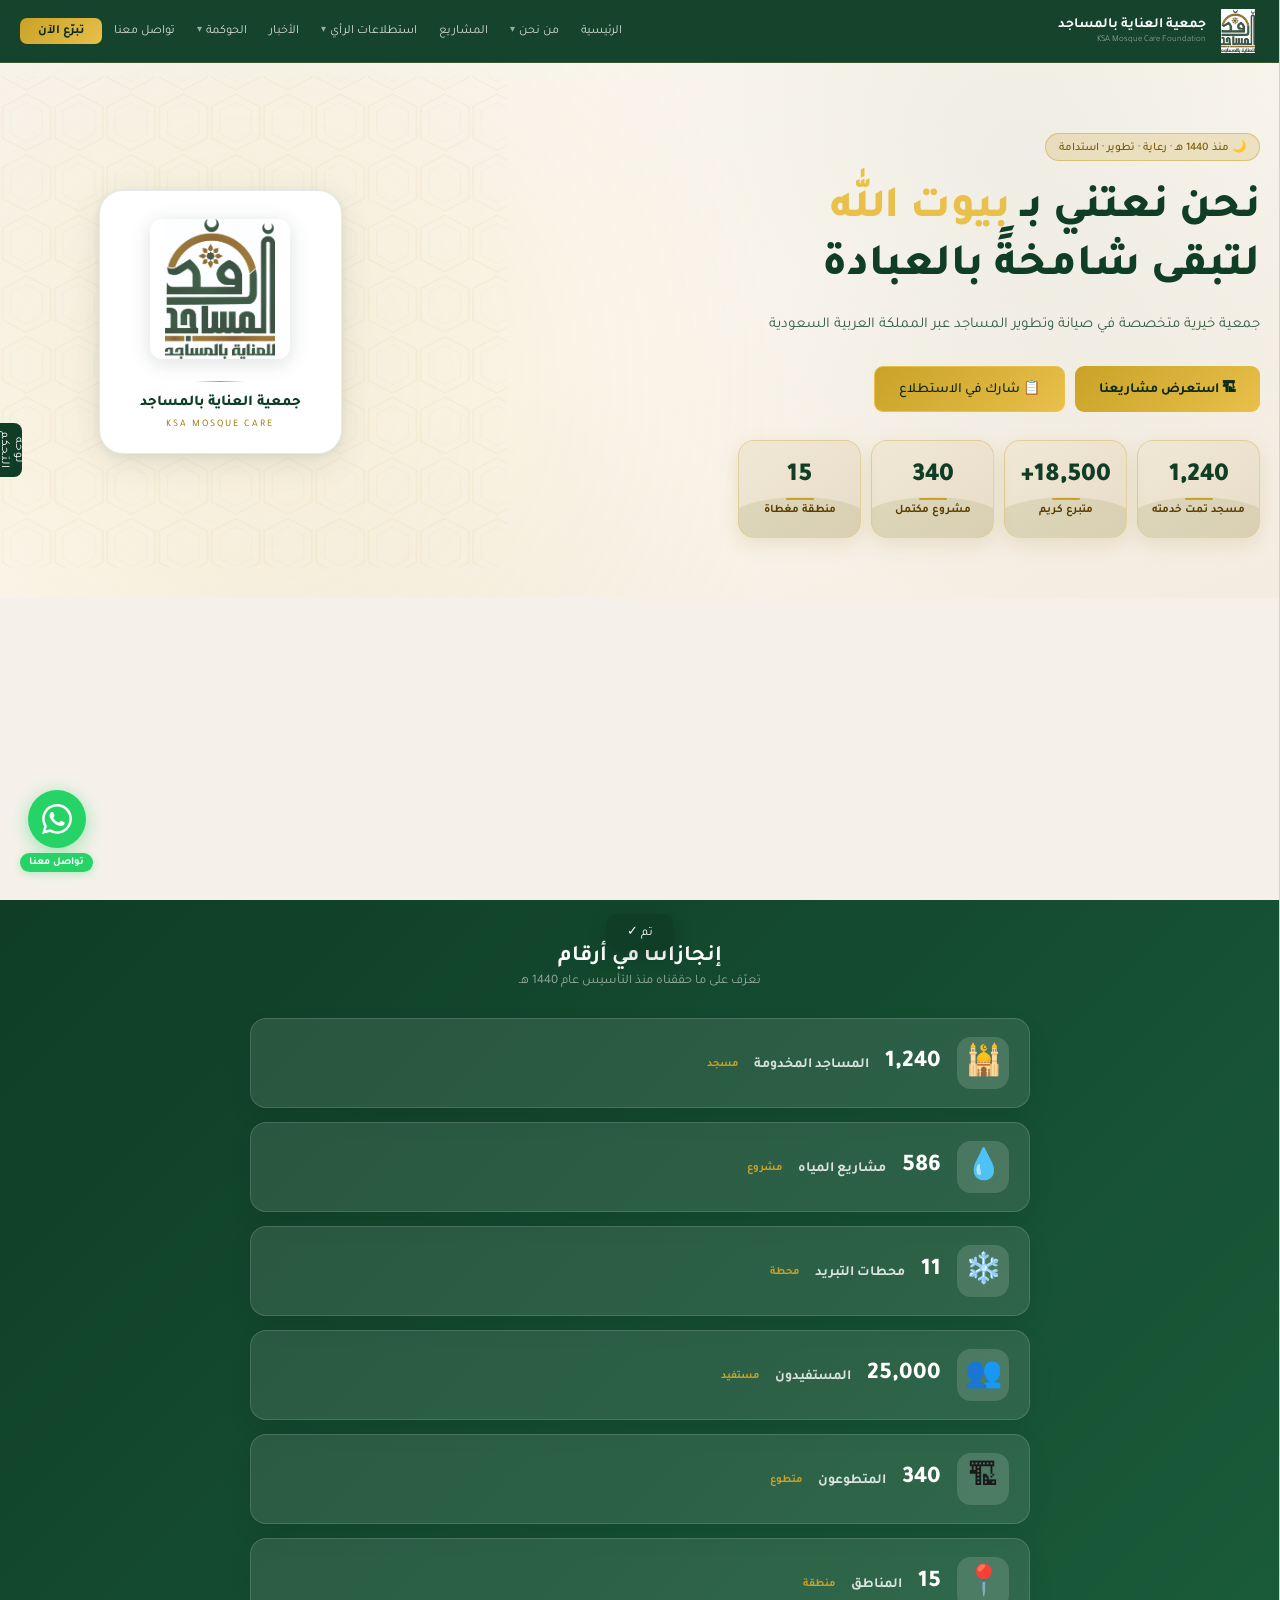
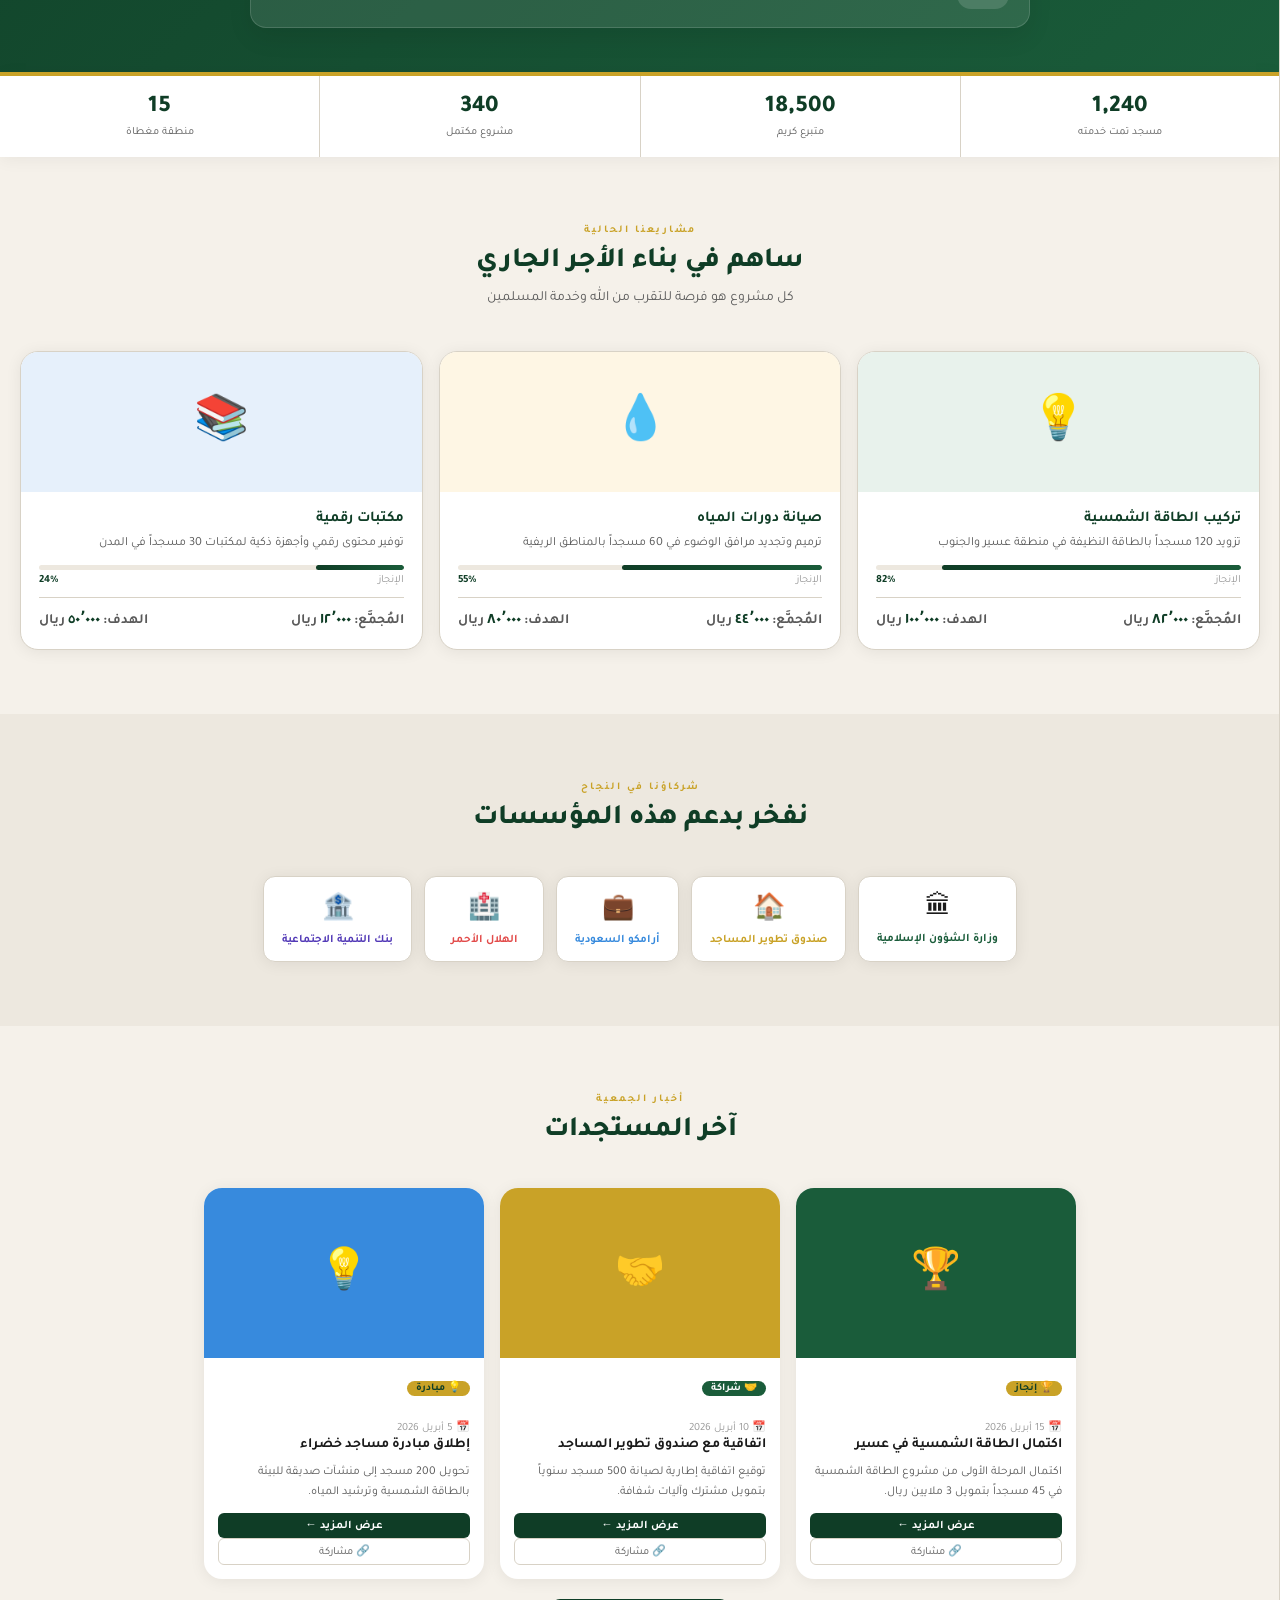
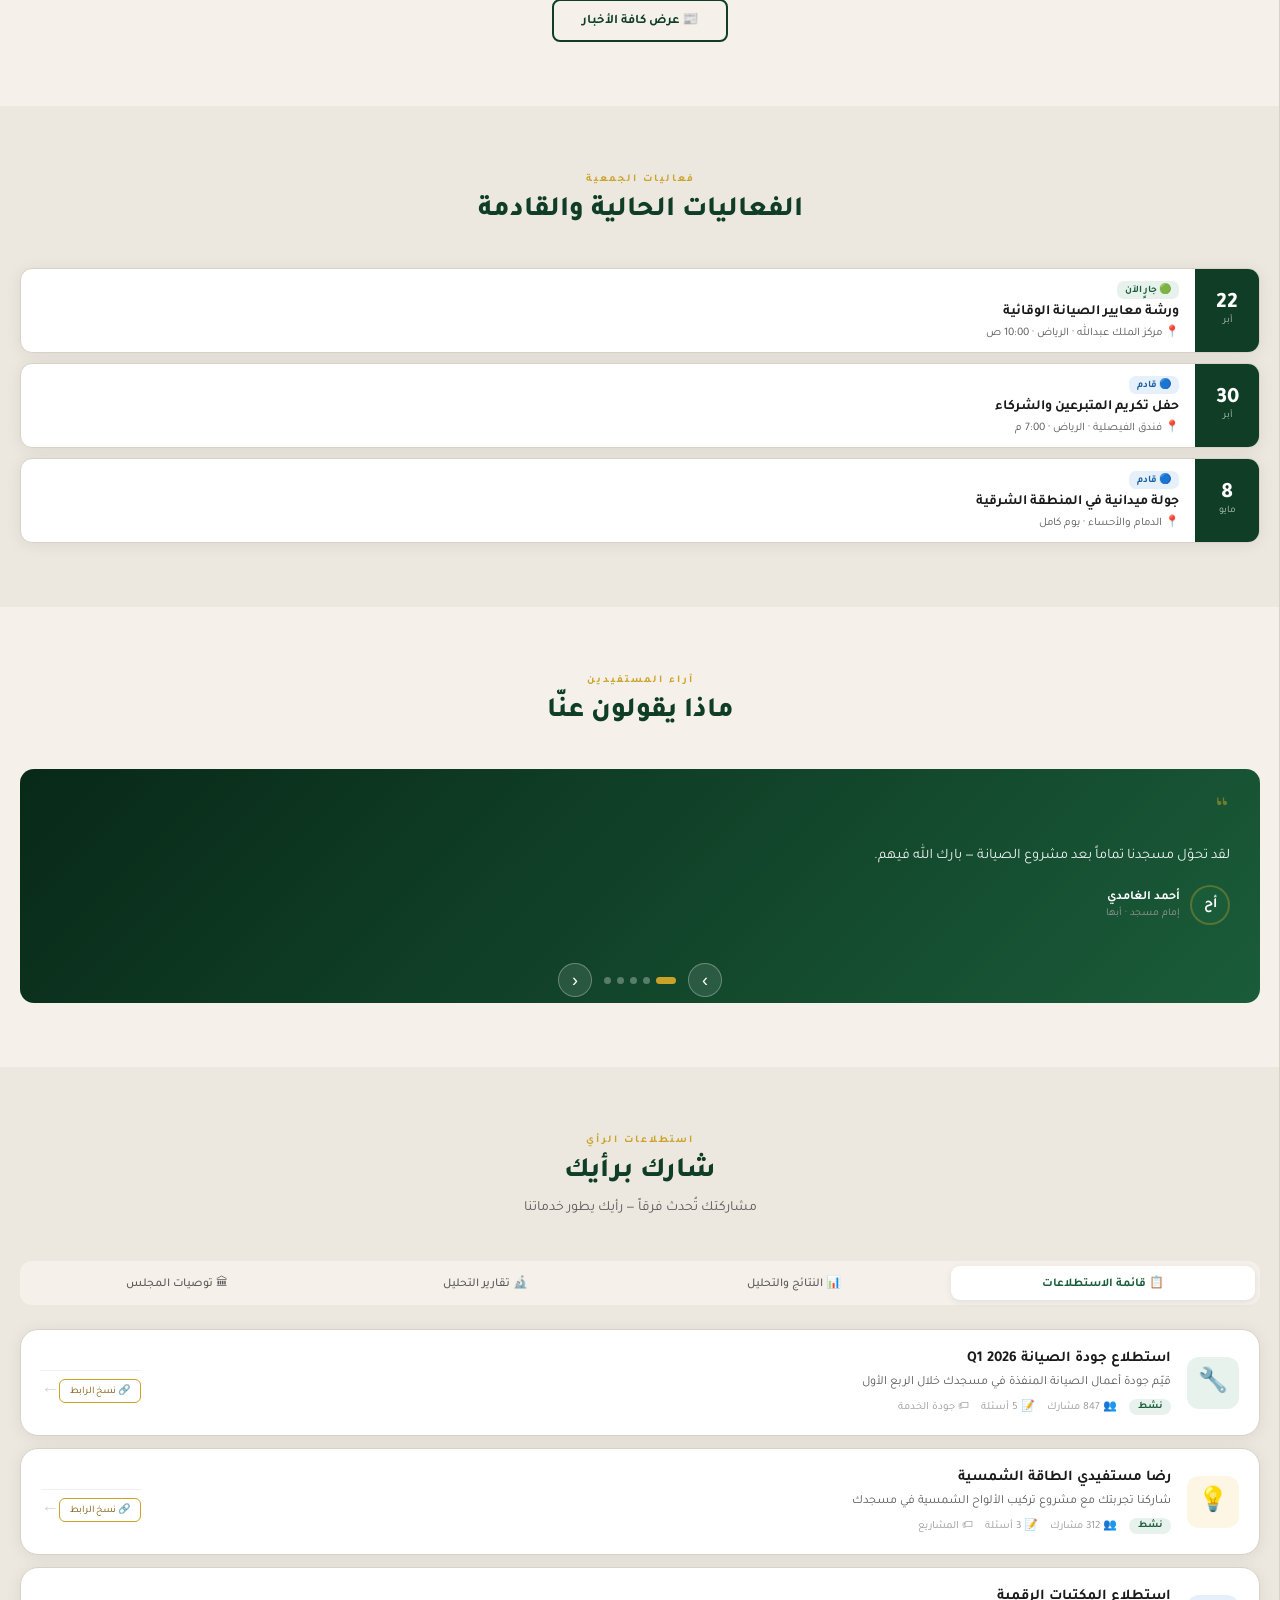
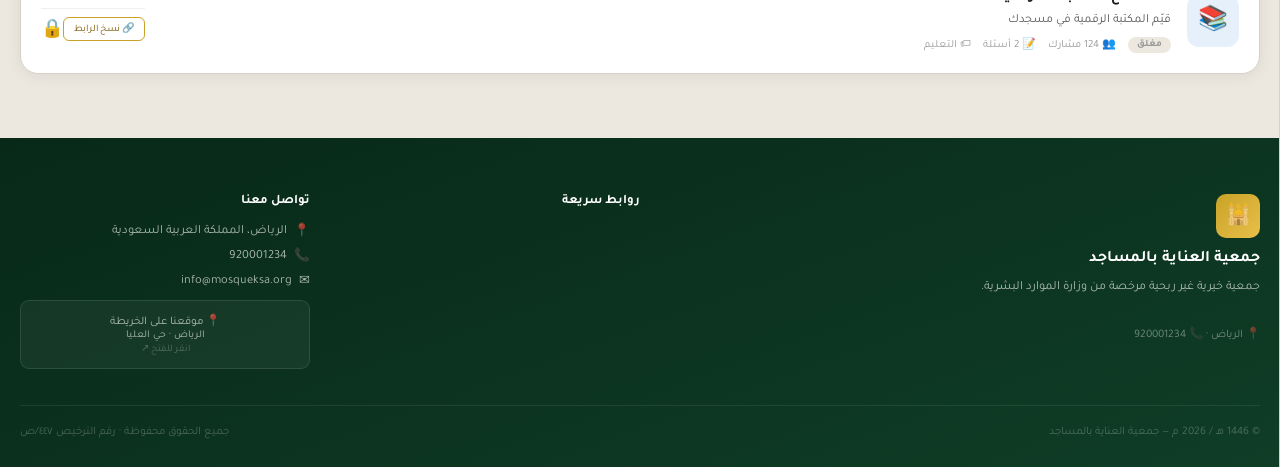
==== index.html @ 9b492945 "Add cache busting for functional fixes Co-authored-by: x11q55-wq <x11q55-wq@users.noreply.github.com" ====
<!DOCTYPE html>
<html lang="ar" dir="rtl">
<head>
<meta charset="UTF-8">
<meta name="viewport" content="width=device-width, initial-scale=1.0">
<title>جمعية العناية بالمساجد — KSA Mosque Care Foundation</title>

<!-- ══ Favicon ══ -->
<link rel="icon" type="image/svg+xml" href="data:image/svg+xml,<svg xmlns='http://www.w3.org/2000/svg' viewBox='0 0 100 100'><rect width='100' height='100' rx='20' fill='%230f3d26'/><text y='.9em' font-size='70' x='50%' text-anchor='middle'>🕌</text></svg>">
<link rel="apple-touch-icon" href="data:image/svg+xml,<svg xmlns='http://www.w3.org/2000/svg' viewBox='0 0 100 100'><rect width='100' height='100' rx='20' fill='%230f3d26'/><text y='.9em' font-size='70' x='50%' text-anchor='middle'>🕌</text></svg>">

<!-- ══ Open Graph (واتساب / تويتر / فيسبوك) ══ -->
<meta property="og:type"        content="website">
<meta property="og:site_name"   content="جمعية العناية بالمساجد">
<meta property="og:title"       content="جمعية العناية بالمساجد — KSA Mosque Care Foundation">
<meta property="og:description" content="جمعية خيرية متخصصة في صيانة وتطوير المساجد عبر المملكة العربية السعودية — منذ 1440 هـ">
<meta property="og:image"       content="https://mnassat.com/mosque/og-image.jpg">
<meta property="og:image:width"  content="1200">
<meta property="og:image:height" content="630">
<meta property="og:url"         content="https://mnassat.com/mosque/">
<meta property="og:locale"      content="ar_SA">

<!-- ══ Twitter Card ══ -->
<meta name="twitter:card"        content="summary_large_image">
<meta name="twitter:title"       content="جمعية العناية بالمساجد">
<meta name="twitter:description" content="جمعية خيرية متخصصة في صيانة وتطوير المساجد عبر المملكة العربية السعودية">
<meta name="twitter:image"       content="https://mnassat.com/mosque/og-image.jpg">

<!-- ══ WhatsApp specific ══ -->
<meta name="description" content="جمعية خيرية متخصصة في صيانة وتطوير المساجد عبر المملكة العربية السعودية — منذ 1440 هـ">

<link href="https://fonts.googleapis.com/css2?family=Tajawal:wght@300;400;500;700;800&display=swap" rel="stylesheet">
<link rel="stylesheet" href="style.css?v=20260522-1410-886111d">
<!-- تحديد صفحات الإدارة فوراً قبل أي render لمنع وميض شاشة الصيانة -->
<script>if(window.location.pathname.indexOf('/admin')!==-1){document.documentElement.classList.add('admin-path');}</script>
</head>
<body>

<div class="toast" id="T">تم ✓</div>

<!-- ══════════ MAIN SHELL ══════════ -->
<div class="shell">

<!-- ══ CMS PANEL ══ -->
<div class="cms-panel" id="cms-panel">
<script>
/* دوال Cookie */
function getCookie(name){var v='; '+document.cookie;var p=v.split('; '+name+'=');if(p.length===2)return p.pop().split(';').shift();return null;}
function setCookie(name,val){var exp=new Date();exp.setTime(exp.getTime()+7*86400000);document.cookie=name+'='+val+';expires='+exp.toUTCString()+';path=/mosque/';}
/* تطبيق حالة اللوحة فوراً من Cookie */
(function(){
  var el=document.getElementById('cms-panel');
  var btn=document.getElementById('cms-toggle');
  var isOpen=getCookie('cms_open')==='1';
  if(el) el.style.transition='none';
  if(isOpen){
    if(el){el.classList.remove('collapsed');el.style.width='';}
    if(btn){btn.classList.remove('collapsed');btn.style.left=(window.innerWidth<=1100?'280':'320')+'px';}
  } else {
    if(el){el.classList.add('collapsed');el.style.width='0';}
    if(btn){btn.classList.add('collapsed');btn.style.left='0px';}
  }
  requestAnimationFrame(function(){if(el)el.style.transition='';});
})();
</script>
  <div class="cms-hd">
    <div class="cms-hd-title">⚙ لوحة التحكم</div>
    <button class="cms-save-all" onclick="saveState(true)">💾 حفظ</button><button style="background:rgba(255,255,255,.15);color:#fff;border:none;border-radius:6px;padding:5px 10px;cursor:pointer;font-size:13px;font-family:Tajawal,sans-serif;margin-right:6px;" onclick="sessionStorage.setItem('cms_open','1');sessionStorage.setItem('cms_tab',sessionStorage.getItem('cms_tab')||'global');location.reload()">🔄 تحديث</button>
  </div>
  <div style="display:flex;flex:1;overflow:hidden;">
    <div class="cms-tabs" id="cms-tabs">
      <button class="cms-tab on"  onclick="G('global')">🌐 عام</button>
      <button class="cms-tab" onclick="G('navbar')">🔝 القوائم</button>
      <button class="cms-tab" onclick="G('hero')">🏠 هيرو</button>
      <button class="cms-tab" onclick="G('achiev')">📊 إنجازات</button>
      <button class="cms-tab" onclick="G('stats')">🔢 أرقام</button>
      <button class="cms-tab" onclick="G('projects')">🏗 مشاريع</button>
      <button class="cms-tab" onclick="G('partners')">🤝 شركاء</button>
      <button class="cms-tab" onclick="G('news')">📰 أخبار</button>
      <button class="cms-tab" onclick="G('events')">📅 فعاليات</button>
      <button class="cms-tab" onclick="G('testimonials')">💬 آراء</button>
      <button class="cms-tab" onclick="G('surveys')">📋 استطلاعات</button>
      <button class="cms-tab" onclick="G('footer')">📍 فوتر</button>
      <button class="cms-tab" onclick="G('sections')">☰ أقسام</button>
      <button class="cms-tab" onclick="G('regforms')">📋 نماذج</button>
      <button class="cms-tab" onclick="G('users')" data-tab="users">👥 المستخدمون</button>
      <button class="cms-tab" onclick="G('maintenance')" data-tab="maintenance">🔒 الصيانة</button>
    </div>
    <div class="cms-body" id="CB"></div>
  </div>
</div>

<!-- TOGGLE -->
<button class="cms-toggle" id="cms-toggle" onclick="toggleCMS()">لوحة<br>التحكم</button>

<!-- ══ SITE PANEL ══ -->
<div class="site-panel" id="site-panel">

  <!-- NAVBAR -->
  <nav class="navbar" id="p-nav">
    <div class="nav-inner">
      <div class="nav-logo" onclick="scrollSec('home')">
        <img src="assets/logo.jpg" alt="شعار" id="p-nav-icon" style="height:44px;width:44px;object-fit:contain;border-radius:6px;">
        <div>
          <div class="nav-logo-name" id="p-org-name">جمعية العناية بالمساجد</div>
          <div class="nav-logo-sub" id="p-org-sub">KSA Mosque Care Foundation</div>
        </div>
      </div>
      <div class="nav-links" id="p-nav-links"></div>
      <button class="mob-nav-btn" id="mob-nav-btn" onclick="openMobNav()" style="display:none">☰</button>
    </div>
  </nav>

  <!-- HERO -->
  <section id="home" class="hero" id="p-hero">
    <div class="hero::before"></div>
    <div class="hero-inner">
      <div class="hero-text-col">
        <div class="hero-badge" id="p-badge">🌙 منذ 1440 هـ · رعاية · تطوير · استدامة</div>
                <h1 class="hero-title" id="p-h1">نحن نعتني بـ <em id="p-em">بيوت الله</em><br>لتبقى شامخةً بالعبادة</h1>
                <p class="hero-sub" id="p-sub">جمعية خيرية متخصصة في صيانة وتطوير المساجد عبر المملكة العربية السعودية</p>
                <div class="hero-btns">
                  <button class="btn-primary" id="p-btn1" onclick="scrollSec('projects')">🏗 استعرض مشاريعنا</button>
                  <button class="btn-outline" id="p-btn2" onclick="scrollSec('surveys-sec')">📋 شارك في الاستطلاع</button>
                </div>
                <div class="hero-stats" id="p-hero-stats"></div>
      </div>
      <div class="hero-logo-col">
        <div class="hero-logo-wrap" style="display:flex;justify-content:center;margin-bottom:28px;position:relative;">
        <svg viewBox="0 0 520 440" width="560" height="460" style="position:absolute;top:50%;left:50%;transform:translate(-50%,-50%);pointer-events:none;overflow:visible;">
  <defs>
    <pattern id="hexOnly" x="0" y="0" width="50" height="58" patternUnits="userSpaceOnUse">
      <polygon points="25,2 48,14 48,44 25,56 2,44 2,14"
        fill="none" stroke="rgba(160,120,0,0.11)" stroke-width="0.7"/>
      <polygon points="25,10 40,18 40,40 25,48 10,40 10,18"
        fill="none" stroke="rgba(15,61,38,0.06)" stroke-width="0.45"/>
    </pattern>
  </defs>
  <!-- مسدسات مائية متحركة ببطء -->
  <g style="animation:hexDrift 35s ease-in-out infinite alternate;">
    <rect x="-15" y="-15" width="550" height="470" fill="url(#hexOnly)"/>
  </g>
</svg>
        <div style="position:relative;z-index:2;background:#ffffff;border:1px solid rgba(15,61,38,0.1);border-radius:24px;padding:28px 40px 22px;text-align:center;box-shadow:0 8px 32px rgba(15,61,38,0.1),0 2px 8px rgba(0,0,0,0.06);min-width:240px;">
          <div style="position:relative;display:inline-block;margin-bottom:14px;">
            <div style="display:none;"></div>
            <img src="assets/logo.jpg" alt="شعار جمعية العناية بالمساجد" style="position:relative;width:140px;height:140px;object-fit:contain;display:block;border-radius:12px;box-shadow:0 4px 20px rgba(15,61,38,0.15);">
          </div>
          <div style="width:50px;height:1.5px;background:linear-gradient(90deg,transparent,#c9a227,transparent);margin:0 auto 10px;"></div>
          <div style="font-size:15px;font-weight:800;color:#0f3d26;line-height:1.5;margin-bottom:4px;">جمعية العناية بالمساجد</div>
          <div style="font-size:10px;color:#9a7400;letter-spacing:2px;">KSA MOSQUE CARE</div>
        </div>
      </div>
      </div>
    </div>
          </div>
  </section>

  <!-- ACHIEV -->
  <section id="p-achiev-sec" class="achiev">
    <div class="achiev-inner">
      <div class="achiev-hd">
        <div class="achiev-title" id="p-ach-title">إنجازاتنا في أرقام</div>
        <div class="achiev-sub" id="p-ach-sub">تعرّف على ما حققناه منذ التأسيس عام 1440 هـ</div>
      </div>
      <div class="achiev-grid" id="p-achiev-grid"></div>
    </div>
  </section>

  <!-- STATS -->
  <div id="p-stats-sec" class="stats-bar">
    <div class="stats-inner" id="p-stats-inner"></div>
  </div>

  <!-- PROJECTS -->
  <section id="projects" class="section" id="p-prj-sec">
    <div class="section-inner">
      <div class="section-hd">
        <div class="section-tag" id="p-prj-tag">مشاريعنا الحالية</div>
        <div class="section-title" id="p-prj-title">ساهم في بناء الأجر الجاري</div>
        <div class="section-sub">كل مشروع هو فرصة للتقرب من الله وخدمة المسلمين</div>
      </div>
      <div class="proj-flex" id="p-prj-grid"></div>
    </div>
  </section>

  <!-- PARTNERS -->
  <section class="section bg-alt" id="p-par-sec">
    <div class="section-inner">
      <div class="section-hd">
        <div class="section-tag" id="p-par-tag">شركاؤنا في النجاح</div>
        <div class="section-title" id="p-par-title">نفخر بدعم هذه المؤسسات</div>
      </div>
      <div class="partners-flex" id="p-par-grid"></div>
    </div>
  </section>

  <!-- NEWS -->
  <section id="news" class="section" id="p-nws-sec">
    <div class="section-inner">
      <div class="section-hd">
        <div class="section-tag" id="p-nws-tag">أخبار الجمعية</div>
        <div class="section-title" id="p-nws-title">آخر المستجدات</div>
      </div>
      <div class="news-grid-4" id="p-nws-grid"></div>
    <div class="news-show-all-wrap">
      <button class="news-show-all-btn" onclick="openAllNews()">📰 عرض كافة الأخبار</button>
    </div>
    </div>
  </section>

  <!-- EVENTS -->
  <section class="section bg-alt" id="p-evn-sec">
    <div class="section-inner">
      <div class="section-hd">
        <div class="section-tag" id="p-evn-tag">فعاليات الجمعية</div>
        <div class="section-title" id="p-evn-title">الفعاليات الحالية والقادمة</div>
      </div>
      <div class="events-list" id="p-evn-list"></div>
    </div>
  </section>

  <!-- TESTIMONIALS -->
  <section class="section" id="p-tst-sec">
    <div class="section-inner">
      <div class="section-hd">
        <div class="section-tag" id="p-tst-tag">آراء المستفيدين</div>
        <div class="section-title" id="p-tst-title">ماذا يقولون عنّا</div>
      </div>
    </div>
    <div class="tst-outer">
      <div class="tst-slider-wrap" id="p-tst-track"></div>
      <div class="tst-nav">
        <button class="tst-nav-btn" onclick="tstSlide(-1)">&#8250;</button>
        <div class="tst-dots" id="p-tst-dots"></div>
        <button class="tst-nav-btn" onclick="tstSlide(1)">&#8249;</button>
      </div>
    </div>
  </section>

  <!-- SURVEYS -->
  <section id="surveys-sec" class="section bg-alt" id="p-sv-sec">
    <div class="section-inner">
      <div class="section-hd">
        <div class="section-tag">استطلاعات الرأي</div>
        <div class="section-title">شارك برأيك</div>
        <div class="section-sub">مشاركتك تُحدث فرقاً — رأيك يطور خدماتنا</div>
      </div>
      <div class="survey-tabs">
        <button class="survey-tab on" onclick="showSvTab('list',this)">📋 قائمة الاستطلاعات</button>
        <button class="survey-tab" onclick="showSvTab('results',this)">📊 النتائج والتحليل</button>
        <button class="survey-tab" onclick="showSvTab('analysis',this)">🔬 تقارير التحليل</button>
        <button class="survey-tab" onclick="showSvTab('board',this)">🏛 توصيات المجلس</button>
      </div>
      <div id="sv-tab-list"></div>
      <div id="sv-tab-results" style="display:none"></div>
      <div id="sv-tab-analysis" style="display:none"></div>
      <div id="sv-tab-board" style="display:none"></div>
    </div>
  </section>

  <!-- FOOTER -->
  <footer class="footer" id="p-ft-sec">
    <div class="footer-grid">
      <div>
        <div class="ft-brand-icon">🕌</div>
        <div class="ft-brand-name" id="p-ft-org">جمعية العناية بالمساجد</div>
        <div class="ft-about" id="p-ft-about">جمعية خيرية غير ربحية مرخصة من وزارة الموارد البشرية.</div>
        <div class="ft-socials" id="p-socials"></div>
        <div style="margin-top:12px;font-size:11.5px;color:rgba(255,255,255,.4);">
          📍 <span id="p-ft-addr">الرياض</span> · 📞 <span id="p-ft-phone">920001234</span>
        </div>
      </div>
      <div>
        <div class="ft-col-title">روابط سريعة</div>
        <div id="p-ft-links"></div>
      </div>
      <div>
        <div class="ft-col-title">تواصل معنا</div>
        <div class="ft-contact">📍 <span id="p-ft-addr2">الرياض، المملكة العربية السعودية</span></div>
        <div class="ft-contact">📞 <span id="p-ft-phone2">920001234</span></div>
        <div class="ft-contact">✉ <span id="p-ft-email">info@mosqueksa.org</span></div>
        <div class="ft-map" id="p-ft-map" onclick="window.open(S.footer.mapUrl,'_blank')">
          📍 موقعنا على الخريطة<br>
          <span id="p-ft-map-lbl" style="font-size:10.5px;">الرياض · حي العليا</span><br>
          <span style="font-size:10px;color:rgba(255,255,255,.25);">انقر للفتح ↗</span>
        </div>
      </div>
    </div>
    <div class="footer-bottom">
      <span>© 1446 هـ / 2026 م — جمعية العناية بالمساجد</span>
      <span>جميع الحقوق محفوظة · رقم الترخيص ٤٤٧/ص</span>
    </div>
  </footer>

</div><!-- /site-panel -->
</div><!-- /shell -->
<div class="custom-page-overlay" id="custom-page-overlay">
  <div class="custom-page-hdr">
    <button onclick="closeCustomPage()" style="background:rgba(255,255,255,.15);border:none;color:#fff;border-radius:7px;padding:6px 14px;cursor:pointer;font-size:13px;font-family:inherit;">← رجوع</button>
    <span id="custom-page-hdr-title" style="font-size:16px;font-weight:700;"></span>
  </div>
  <div class="custom-page-body" id="custom-page-body"></div>
</div>
<div class="cms-standalone" id="cms-standalone">
  <div class="adm-header">
    <div class="adm-logo"><div class="adm-logo-icon">🕌</div><div><div class="adm-logo-text"><span id="cms-user-name"></span> لوحة التحكم</div><div class="adm-logo-sub">جمعية العناية بالمساجد</div></div></div>
    <div class="adm-header-spacer"></div>
    <span class="adm-badge" id="adm-cur-section">الرئيسية</span>
    <button class="adm-header-btn adm-save-btn" onclick="saveState(true)">💾 حفظ</button>
    <button class="adm-header-btn adm-close-btn" onclick="closeCMSStandalone()">✕ خروج</button>
  </div>
  <div class="adm-body">
    <div class="adm-sidebar" id="cms-st-sidebar"></div>
    <div class="adm-content" id="cms-st-content"></div>
  </div>
</div>


<!-- ══ صفحة نماذج التسجيل ══ -->
<div class="reg-form-page" id="reg-form-page">
  <div class="reg-form-header">
    <button onclick="closeRegPage()" style="background:rgba(255,255,255,.15);border:none;color:#fff;border-radius:7px;padding:6px 14px;cursor:pointer;font-size:13px;font-family:inherit;">← رجوع</button>
    <span id="reg-page-title" style="font-size:16px;font-weight:700;">📋 نماذج التسجيل</span>
  </div>
  <div id="reg-page-body"></div>
</div>

<!-- ══ صفحة كافة الأخبار ══ -->
<div class="all-news-page" id="all-news-page">
  <div class="all-news-header">
    <button onclick="closeAllNews()" style="background:rgba(255,255,255,.15);border:none;color:#fff;border-radius:7px;padding:6px 14px;cursor:pointer;font-size:13px;font-family:inherit;">← رجوع</button>
    <span style="font-size:16px;font-weight:700;">📰 كافة الأخبار</span>
  </div>
  <div class="all-news-grid" id="all-news-grid"></div>
</div>

<!-- ══ صفحة تفاصيل الخبر ══ -->
<div class="news-detail-page" id="news-detail-page">
  <div class="news-detail-header">
    <button onclick="closeNewsDetail()" style="background:rgba(255,255,255,.15);border:none;color:#fff;border-radius:7px;padding:6px 14px;cursor:pointer;font-size:13px;font-family:inherit;">← رجوع</button>
    <span style="font-size:15px;font-weight:700;">تفاصيل الخبر</span>
  </div>
  <div class="news-detail-inner" id="news-detail-inner"></div>
</div>

<!-- ══ أيقونة واتساب العائمة ══ -->
<div class="wa-float" id="wa-float" onclick="openWhatsApp()">
  <div class="wa-btn">
    <svg viewBox="0 0 24 24" width="30" height="30" fill="white">
      <path d="M17.472 14.382c-.297-.149-1.758-.867-2.03-.967-.273-.099-.471-.148-.67.15-.197.297-.767.966-.94 1.164-.173.199-.347.223-.644.075-.297-.15-1.255-.463-2.39-1.475-.883-.788-1.48-1.761-1.653-2.059-.173-.297-.018-.458.13-.606.134-.133.298-.347.446-.52.149-.174.198-.298.298-.497.099-.198.05-.371-.025-.52-.075-.149-.669-1.612-.916-2.207-.242-.579-.487-.5-.669-.51-.173-.008-.371-.01-.57-.01-.198 0-.52.074-.792.372-.272.297-1.04 1.016-1.04 2.479 0 1.462 1.065 2.875 1.213 3.074.149.198 2.096 3.2 5.077 4.487.709.306 1.262.489 1.694.625.712.227 1.36.195 1.871.118.571-.085 1.758-.719 2.006-1.413.248-.694.248-1.289.173-1.413-.074-.124-.272-.198-.57-.347m-5.421 7.403h-.004a9.87 9.87 0 01-5.031-1.378l-.361-.214-3.741.982.998-3.648-.235-.374a9.86 9.86 0 01-1.51-5.26c.001-5.45 4.436-9.884 9.888-9.884 2.64 0 5.122 1.03 6.988 2.898a9.825 9.825 0 012.893 6.994c-.003 5.45-4.437 9.884-9.885 9.884m8.413-18.297A11.815 11.815 0 0012.05 0C5.495 0 .16 5.335.157 11.892c0 2.096.547 4.142 1.588 5.945L.057 24l6.305-1.654a11.882 11.882 0 005.683 1.448h.005c6.554 0 11.89-5.335 11.893-11.893a11.821 11.821 0 00-3.48-8.413z"/>
    </svg>
  </div>
  <div class="wa-label" id="wa-label">تواصل معنا</div>
</div>

<!-- ══ MODAL ══ -->
<div class="modal-ov" id="modal-ov" onclick="closeModal(event)">
  <div class="modal">
    <div class="modal-hd">
      <button class="modal-close" onclick="closeModal()">✕</button>
      <div class="modal-tag" id="m-tag"></div>
      <div class="modal-title" id="m-title"></div>
      <div class="modal-desc" id="m-desc"></div>
    </div>
    <div class="modal-body" id="m-body"></div>
  </div>
</div>

<script src="data.js?v=20260522-1410-886111d"></script>
<script src="app.js?v=20260522-1410-886111d"></script>

<input type="file" id="cp-pdf-input" accept="application/pdf" multiple style="display:none" onchange="cpHandlePdfs(this)">
<input type="file" id="cp-img-input" accept="image/*" multiple style="display:none" onchange="cpHandleImgs(this)">
<div class="mob-nav-overlay" id="mob-overlay" onclick="closeMobNav()"></div>
<div class="mob-nav-drawer" id="mob-drawer">
  <div class="mob-nav-header">
    <span style="color:#fff;font-size:14px;font-weight:700">🕌 القائمة</span>
    <button class="mob-nav-close" onclick="closeMobNav()">✕</button>
  </div>
  <div id="mob-nav-items"></div>
</div>

<div id="cp-upload-overlay" style="display:none;position:fixed;bottom:80px;left:50%;transform:translateX(-50%);z-index:9999;background:#fff;border-radius:12px;padding:16px 20px;box-shadow:0 8px 30px rgba(0,0,0,.15);min-width:320px;max-width:480px;border:1px solid #e5e7eb;">
  <div style="font-size:13px;font-weight:700;color:#0f3d26;margin-bottom:10px;">📤 جارٍ رفع الملفات...</div>
  <div id="cp-upload-list"></div>
  <button onclick="document.getElementById('cp-upload-overlay').style.display='none'" style="position:absolute;top:8px;left:12px;background:none;border:none;cursor:pointer;font-size:16px;color:#6b7280;">✕</button>
</div>


<!-- ══ CMS Login Modal ══ -->
<div id="cms-login-overlay" class="hidden">
  <div class="cms-login-box">
    <div class="cms-login-logo">
      <div style="font-size:40px;">🕌</div>
      <div class="org-name">لوحة التحكم</div>
    </div>
    <div class="cms-login-title">تسجيل الدخول</div>
    <div class="cms-login-sub">أدخل بيانات الدخول للوحة التحكم</div>
    <div class="cms-login-error" id="login-error">بيانات الدخول غير صحيحة</div>
    <div class="cms-login-field">
      <label>البريد الإلكتروني</label>
      <input type="email" id="login-email" placeholder="email@example.com" onkeydown="if(event.key==='Enter')document.getElementById('login-pass').focus()">
    </div>
    <div class="cms-login-field">
      <label>كلمة المرور</label>
      <input type="password" id="login-pass" placeholder="••••••••" onkeydown="if(event.key==='Enter')doLogin()">
    </div>
    <button class="cms-login-btn" onclick="doLogin()" id="login-btn">دخول ←</button>
    <div class="cms-login-forgot">
      <a onclick="showForgotPassword()">نسيت كلمة المرور؟</a>
    </div>
  </div>
</div>

<!-- ══ Maintenance Overlay ══ -->
<div id="maintenance-overlay" class="hidden">
  <div class="maint-box">
    <div class="maint-brand-card">
      <img src="assets/logo.jpg" alt="شعار جمعية العناية بالمساجد">
      <div class="maint-brand-text">جمعية العناية بالمساجد</div>
      <div class="maint-brand-sub">KSA MOSQUE CARE</div>
    </div>
    <div class="maint-icon">🔧</div>
    <div class="maint-title">الموقع تحت التطوير</div>
    <div class="maint-msg" id="maint-msg">سنعود قريباً بتحسينات جديدة</div>
    <div class="maint-countdown" id="maint-countdown"></div>
  </div>
</div>
</body>
</html>
---- style.css ----
/* ═══════════════ VARIABLES ═══════════════ */
:root {
  --P:#0f3d26; --PL:#1a5c3a; --PM:#2d7a52; --PD:#082918;
  --A:#c9a227; --AL:#e8c04a; --AD:#8a6c10;
  --W:#fff; --BG:#f5f1ea; --BG2:#ede8df;
  --TX:#1a1a1a; --TXM:#5a5a5a; --TXL:#999;
  --BD:#d8d2c6;
  --SH:0 2px 16px rgba(0,0,0,.07);
  --SHL:0 6px 32px rgba(0,0,0,.12);
  --R:12px; --RL:18px;
}
/* ═══════════════ BASE ═══════════════ */
*{margin:0;padding:0;box-sizing:border-box;}
html{scroll-behavior:smooth;}
body{font-family:'Tajawal',sans-serif;background:var(--BG);color:var(--TX);direction:rtl;overflow-x:hidden;}
::-webkit-scrollbar{width:4px;}
::-webkit-scrollbar-thumb{background:var(--A);border-radius:2px;}

/* ═══════════════ SHELL ═══════════════ */
.shell{display:block;min-height:100vh;position:relative;}
/* شريط المشرف - لا يحجب شيئاً */
#admin-bar{position:relative;z-index:999;}
body.has-admin-bar .shell{height:calc(100vh - 36px);}
body.has-admin-bar .cms-panel{top:36px !important;}
body.has-admin-bar .cms-toggle{top:calc(50% + 18px);}
/* SITE PANEL */
.site-panel{width:100%;min-height:100vh;overflow-x:hidden;position:relative;}
/* CMS PANEL */
.cms-panel{
  width:0;
  position:absolute;right:0;top:0;bottom:0;
  z-index:800;
  background:var(--W);
  border-left:.5px solid var(--BD);
  display:flex;flex-direction:column;
  overflow:hidden;
  transition:width .3s;
  box-shadow:none;
}
.cms-panel.open{
  width:420px;
  box-shadow:-4px 0 20px rgba(0,0,0,.12);
}
.cms-panel.collapsed{width:0;overflow:hidden;}
/* Toggle button */
.cms-toggle{
  position:fixed;top:50%;left:420px;transform:translateY(-50%);
  width:22px;height:54px;
  background:var(--P);color:#fff;
  border:none;cursor:pointer;
  border-radius:0 8px 8px 0;
  display:flex;align-items:center;justify-content:center;
  font-size:12px;z-index:900;
  transition:left .3s;
  writing-mode:vertical-rl;
  font-family:'Tajawal',sans-serif;
  letter-spacing:1px;
}
.cms-toggle.collapsed{left:0;}

/* ═══════════════ CMS HEADER ═══════════════ */
.cms-hd{
  background:var(--P);padding:12px 14px;
  display:flex;align-items:center;justify-content:space-between;
  flex-shrink:0;
}
.cms-hd-title{color:#fff;font-size:13px;font-weight:700;display:flex;align-items:center;gap:8px;}
.cms-save-all{
  padding:5px 12px;background:var(--A);color:var(--PD);
  border:none;border-radius:6px;font-size:11px;font-weight:700;
  cursor:pointer;font-family:'Tajawal',sans-serif;
}

/* CMS TABS */
.cms-tabs{
  display:flex;flex-direction:column;
  width:140px;flex-shrink:0;
  background:#f0ede7;
  border-left:.5px solid var(--BD);
  overflow-y:auto;
}
.cms-tabs::-webkit-scrollbar{width:2px;}
.cms-tab{
  padding:9px 12px;font-size:11px;cursor:pointer;
  border:none;background:none;font-family:'Tajawal',sans-serif;
  color:var(--TXM);white-space:nowrap;
  border-right:3px solid transparent;border-bottom:.5px solid var(--BD);
  text-align:right;width:100%;transition:all .15s;
  display:block;
}
.cms-tab:last-child{border-bottom:none;}
.cms-tab.on{color:var(--PL);border-right-color:var(--PL);font-weight:600;background:rgba(26,92,58,.08);}
.cms-tab:hover:not(.on){background:rgba(0,0,0,.04);}
.cms-body{flex:1;overflow-y:auto;padding:12px;}
.cms-body::-webkit-scrollbar{width:3px;}

/* ═══════════════ CMS FORM ═══════════════ */
.fg{margin-bottom:8px;}
.fg label{font-size:9.5px;color:var(--TXM);display:block;margin-bottom:2px;font-weight:600;text-transform:uppercase;letter-spacing:.5px;}
.fg input[type=text],.fg input[type=number],.fg input[type=url],.fg select,.fg textarea{
  width:100%;padding:6px 9px;border-radius:6px;
  border:1px solid var(--BD);background:#fafaf8;
  color:var(--TX);font-size:11.5px;font-family:'Tajawal',sans-serif;
}
.fg textarea{min-height:52px;resize:vertical;}
.cr{display:flex;align-items:center;gap:6px;}
.cr input[type=color]{width:34px;height:26px;border-radius:5px;border:1px solid var(--BD);cursor:pointer;padding:2px;}
.cr span{font-size:10px;color:var(--TXM);}
.rr{display:flex;align-items:center;gap:6px;}
.rr input[type=range]{flex:1;}
.rv{font-size:11px;font-weight:600;min-width:34px;}
.dv{height:.5px;background:var(--BD);margin:8px 0;}
.sh{font-size:9px;font-weight:700;color:var(--TXM);text-transform:uppercase;letter-spacing:1.5px;margin:8px 0 5px;}
.prs{display:grid;grid-template-columns:repeat(4,1fr);gap:4px;margin-bottom:8px;}
.pr{height:22px;border-radius:5px;cursor:pointer;border:2px solid transparent;transition:all .14s;}
.pr:hover,.pr.sel{transform:scale(1.1);border-color:#333;}
.sbtn{width:100%;padding:8px;background:var(--PL);color:#fff;border:none;border-radius:6px;font-size:12px;cursor:pointer;font-family:'Tajawal',sans-serif;margin-top:6px;}
.sbtn:hover{background:var(--PM);}
.abtn{width:100%;padding:6px;background:none;border:.5px dashed var(--A);border-radius:6px;font-size:11px;color:var(--PL);cursor:pointer;font-family:'Tajawal',sans-serif;margin-top:3px;font-weight:600;}


.ibox-hd:hover{background:rgba(26,92,58,.05);}




.delbtn{font-size:9px;padding:2px 7px;border:.5px solid #e24b4a;border-radius:4px;background:none;color:#e24b4a;cursor:pointer;font-family:'Tajawal',sans-serif;}
.delbtn:hover{background:#e24b4a;color:#fff;}
.is{width:100%;padding:5px 7px;border-radius:4px;border:1px solid var(--BD);font-size:10.5px;font-family:'Tajawal',sans-serif;margin-bottom:4px;background:#fafaf8;color:var(--TX);}
.g2{display:grid;grid-template-columns:1fr 1fr;gap:5px;}
.g3{display:grid;grid-template-columns:1fr 1fr 1fr;gap:4px;}
.tr{display:flex;align-items:center;justify-content:space-between;padding:5px 0;border-bottom:.5px solid var(--BD);}
.tr:last-child{border-bottom:none;}
.tl{font-size:11px;}
.tog{width:34px;height:18px;background:var(--BD);border-radius:9px;position:relative;cursor:pointer;transition:background .2s;flex-shrink:0;}
.tog.on{background:var(--PL);}
.tog::after{content:'';position:absolute;top:2px;right:2px;width:14px;height:14px;background:#fff;border-radius:50%;transition:transform .18s;}
.tog.on::after{transform:translateX(-16px);}
.note{font-size:9.5px;color:var(--TXM);line-height:1.6;margin-bottom:6px;padding:6px;background:#f8f6f2;border-radius:5px;border-right:3px solid var(--A);}
.type-btns{display:flex;gap:3px;flex-wrap:wrap;margin-top:5px;}
.type-btn{padding:3px 9px;font-size:10px;border:.5px solid var(--BD);border-radius:9px;cursor:pointer;background:#fff;font-family:'Tajawal',sans-serif;transition:all .12s;}
.type-btn.on{background:var(--PL);color:#fff;border-color:var(--PL);}

/* ═══════════════ TOAST ═══════════════ */
.toast{position:fixed;bottom:20px;left:50%;transform:translateX(-50%) translateY(70px);background:var(--P);color:#fff;padding:9px 20px;border-radius:9px;font-size:12.5px;z-index:9999;transition:transform .25s;white-space:nowrap;box-shadow:0 6px 20px rgba(0,0,0,.2);}
.toast.show{transform:translateX(-50%) translateY(0);}

:root{
  --partner-logo-h: 40px;
}
.navbar{position:sticky;top:0;z-index:500;background:rgba(15,61,38,.97);backdrop-filter:blur(10px);border-bottom:1px solid rgba(201,162,39,.2);}
.nav-inner{max-width:100%;display:flex;align-items:center;justify-content:space-between;padding:0 20px;height:62px;}
.nav-logo{display:flex;align-items:center;gap:10px;text-decoration:none;cursor:pointer;}
.nav-logo-icon{width:36px;height:36px;border-radius:8px;background:linear-gradient(135deg,var(--A),var(--AL));display:flex;align-items:center;justify-content:center;font-size:18px;flex-shrink:0;}
.nav-logo-name{font-size:14px;font-weight:700;color:#fff;line-height:1.2;}
.nav-logo-sub{font-size:9px;opacity:.6;font-weight:300;color:#fff;}
.nav-links{display:flex;align-items:center;gap:2px;flex-wrap:nowrap;}
.nav-link{display:inline-flex;align-items:center;color:rgba(255,255,255,.8);font-size:12.5px;padding:6px 10px;border-radius:7px;border:none;background:none;cursor:pointer;font-family:'Tajawal',sans-serif;transition:all .2s;position:relative;white-space:nowrap;line-height:1;}
.nav-link:hover{background:rgba(0,0,0,.06);color:#111;}
.nav-link.has-dd{cursor:pointer;}
.dropdown{display:none;position:absolute;top:calc(100% + 4px);right:0;background:#fff;border-radius:10px;min-width:210px;padding:6px;box-shadow:0 8px 28px rgba(0,0,0,.2);z-index:3000;margin-top:0;}
.nav-link.has-dd:hover>.dropdown,.nav-link.has-dd.dd-open>.dropdown{display:block;}
.dropdown::before{content:'';position:absolute;top:-8px;right:0;left:0;height:8px;}
.dd-item{display:flex;align-items:center;gap:8px;padding:9px 12px;border-radius:7px;font-size:12.5px;color:var(--TX);cursor:pointer;border-bottom:.5px solid var(--BD);text-decoration:none;transition:background .13s;}
.dd-item:last-child{border-bottom:none;}
.dd-item:hover{background:var(--BG);color:var(--PL);}
.dd-icon{font-size:14px;width:18px;text-align:center;}
.dd-badge{font-size:9px;padding:1px 6px;border-radius:7px;background:var(--A);color:var(--PD);font-weight:700;margin-right:auto;}
.nav-don{background:linear-gradient(135deg,var(--A),var(--AL));color:var(--PD) !important;font-weight:700 !important;padding:7px 18px;border-radius:7px;}
.nav-don:hover{transform:translateY(-1px);box-shadow:0 4px 12px rgba(201,162,39,.35);}

/* ═══════════════ HERO ═══════════════ */
.hero{background:linear-gradient(160deg,#f9f5ee 0%,#fdf8f0 50%,#f3ece0 100%);padding:70px 20px 60px;position:relative;overflow:hidden;}
.hero::before{content:'';position:absolute;inset:0;background:radial-gradient(circle at 20% 60%,rgba(201,162,39,.12) 0%,transparent 50%),radial-gradient(circle at 80% 20%,rgba(15,61,38,.06) 0%,transparent 40%);}
.hero-inner{max-width:100%;display:grid;grid-template-columns:1fr 380px;gap:48px;align-items:center;position:relative;z-index:1;}
.hero-badge{display:inline-flex;align-items:center;gap:6px;background:rgba(201,162,39,.2);border:1px solid rgba(201,162,39,.5);color:#7a5a00;font-size:11.5px;padding:5px 13px;border-radius:18px;margin-bottom:20px;font-weight:500;}
.hero-title{font-size:clamp(28px,3.5vw,46px);line-height:1.3;color:#0f3d26;font-weight:800;margin-bottom:14px;}
.hero-title em{font-style:normal;color:var(--AL);}
.hero-sub{font-size:15px;line-height:1.8;color:rgba(15,61,38,.82);margin-bottom:28px;}
.hero-btns{display:flex;gap:10px;flex-wrap:wrap;}
.btn-primary{display:inline-flex;align-items:center;gap:7px;background:linear-gradient(135deg,var(--A),var(--AL));color:var(--PD);font-weight:700;font-size:14px;padding:12px 24px;border-radius:9px;border:none;cursor:pointer;font-family:'Tajawal',sans-serif;transition:all .22s;}
.btn-primary:hover{transform:translateY(-2px);box-shadow:0 6px 20px rgba(201,162,39,.35);}
.btn-outline{display:inline-flex;align-items:center;gap:7px;background:linear-gradient(135deg,var(--A),var(--AL));color:var(--PD);font-size:14px;padding:12px 24px;border-radius:9px;font-weight:500;border:1.5px solid var(--AL);cursor:pointer;font-family:'Tajawal',sans-serif;transition:all .22s;}
.btn-outline:hover{background:rgba(255,255,255,.1);}
.hero-stats{display:grid;grid-template-columns:repeat(4,1fr);gap:10px;margin-top:28px;}
.hero-stat{
  background:linear-gradient(145deg,#f0e8d5,#e8dcc8);
  border:1px solid rgba(201,162,39,.3);
  border-radius:16px;
  padding:20px 14px;
  text-align:center;
  box-shadow:0 6px 20px rgba(160,120,0,.15);
  position:relative;
  overflow:hidden;
  transition:box-shadow .25s,transform .25s;
}
.hero-stat:hover{
  transform:translateY(-3px);
  box-shadow:0 10px 28px rgba(160,120,0,.22);
}
.hero-stat::before{
  content:'';
  position:absolute;bottom:-10px;left:-10%;
  width:120%;height:50px;
  background:rgba(15,61,38,.06);
  border-radius:50%;
  animation:statWave 4s ease-in-out infinite;
}
.hero-stat::after{
  content:'';
  position:absolute;bottom:-10px;left:-10%;
  width:120%;height:50px;
  background:rgba(201,162,39,.07);
  border-radius:50%;
  animation:statWave 4s ease-in-out infinite;
  animation-delay:-2s;
}
@keyframes statWave{
  0%,100%{transform:translateY(0) scaleX(1);}
  50%{transform:translateY(-8px) scaleX(1.05);}
}
.hero-stat-val{font-size:26px;font-weight:900;color:#0f3d26;position:relative;z-index:1;}
.hero-stat-lbl{font-size:11.5px;color:#5a3e00;margin-top:4px;font-weight:700;position:relative;z-index:1;}
.hero-card{background:rgba(255,255,255,.07);border:1px solid rgba(255,255,255,.12);border-radius:16px;padding:22px;backdrop-filter:blur(6px);}
.hero-card-title{font-size:14px;font-weight:600;color:#fff;margin-bottom:14px;}
.prog-item{margin-bottom:14px;}
.prog-meta{display:flex;justify-content:space-between;margin-bottom:5px;}
.prog-name{font-size:12px;color:rgba(255,255,255,.8);}
.prog-pct{font-size:12px;color:var(--AL);font-weight:600;}
.proj-amounts{display:flex;justify-content:space-between;font-size:14px;font-weight:600;color:var(--TXM);margin-top:6px;padding-top:6px;border-top:1px solid var(--BD);}
.proj-amt{color:var(--P);font-weight:800;font-size:16px;unicode-bidi:plaintext;}
.proj-link-btn{display:block;margin-top:10px;padding:8px;background:var(--P);color:#fff;text-align:center;border-radius:7px;font-size:12px;font-weight:600;text-decoration:none;transition:background .2s;}
.proj-link-btn:hover{background:var(--PL);}
.prog-bar{height:5px;background:rgba(255,255,255,.1);border-radius:3px;overflow:hidden;}
.prog-fill{height:100%;border-radius:3px;background:linear-gradient(90deg,var(--A),var(--AL));transition:width 1.5s ease;}

/* ═══════════════ ACHIEV ═══════════════ */
.achiev{background:linear-gradient(135deg,var(--P),var(--PL));padding:44px 20px;}
.achiev-inner{max-width:100%;margin:0 auto;}
.achiev-hd{text-align:center;margin-bottom:28px;}
.achiev-title{font-size:22px;font-weight:700;color:#fff;}
.achiev-sub{font-size:13px;color:rgba(255,255,255,.55);margin-top:4px;}
.achiev-grid{display:flex;flex-direction:column;gap:14px;max-width:780px;margin:0 auto;}
.achiev-item{background:rgba(255,255,255,.1);border:1px solid rgba(255,255,255,.14);border-radius:16px;padding:18px 20px;text-align:right;display:flex;align-items:center;gap:16px;transition:all .25s;box-shadow:0 10px 24px rgba(0,0,0,.08);}
.achiev-item:hover{background:rgba(255,255,255,.16);transform:translateY(-2px);}
.achiev-icon{font-size:30px;width:52px;height:52px;border-radius:14px;background:rgba(255,255,255,.14);display:flex;align-items:center;justify-content:center;flex-shrink:0;}
.achiev-val{font-size:24px;font-weight:800;color:#fff;line-height:1;}
.achiev-lbl{font-size:14px;color:rgba(255,255,255,.82);margin-top:5px;font-weight:700;}
.achiev-unit{font-size:11px;color:var(--A);font-weight:700;margin-top:3px;}
@media(max-width:560px){.achiev-item{align-items:flex-start}.achiev-icon{width:44px;height:44px;font-size:24px}}


/* ═══════════════ STATS BAR ═══════════════ */
.stats-bar{background:var(--W);border-top:4px solid var(--A);box-shadow:0 3px 16px rgba(0,0,0,.05);}
.stats-inner{display:flex;flex-wrap:wrap;}
.stat-item{flex:1;min-width:120px;padding:18px;text-align:center;border-left:.5px solid var(--BD);}
.stat-item:last-child{border-left:none;}
.stat-val{font-size:24px;font-weight:800;color:var(--P);}
.stat-lbl{font-size:11px;color:var(--TXM);margin-top:3px;}

/* ═══════════════ SECTION ═══════════════ */
.section{padding:64px 20px;}
.section-inner{max-width:100%;}
.section-hd{text-align:center;margin-bottom:40px;}
.section-tag{display:inline-block;font-size:10.5px;text-transform:uppercase;letter-spacing:2px;font-weight:600;color:var(--A);margin-bottom:8px;}
.section-title{font-size:28px;font-weight:800;color:var(--P);margin-bottom:8px;}
.section-sub{font-size:14px;color:var(--TXM);line-height:1.7;max-width:560px;margin:0 auto;}
.bg-alt{background:var(--BG2);}

/* ═══════════════ PROJECTS ═══════════════ */
.proj-flex{display:flex;gap:16px;flex-wrap:nowrap;}
.proj-flex .proj-card{flex:1;min-width:0;}
.proj-card{background:var(--W);border-radius:var(--RL);overflow:hidden;border:1px solid var(--BD);transition:all .3s;box-shadow:var(--SH);}
.proj-card:hover{transform:translateY(-3px);box-shadow:var(--SHL);}
.proj-img{height:140px;display:flex;align-items:center;justify-content:center;font-size:44px;}
.proj-body{padding:18px;}
.proj-title{font-size:15px;font-weight:700;color:var(--P);margin-bottom:5px;}
.proj-desc{font-size:12.5px;color:var(--TXM);line-height:1.6;margin-bottom:12px;}
.proj-bar-wrap{margin-bottom:8px;}
.proj-bar-track{height:5px;background:var(--BG2);border-radius:3px;overflow:hidden;}
.proj-bar-fill{height:100%;border-radius:3px;background:linear-gradient(90deg,var(--P),var(--PL));transition:width .8s ease;}
.proj-bar-meta{display:flex;justify-content:space-between;font-size:11px;color:var(--TXL);margin-top:4px;}
.proj-amounts{display:flex;justify-content:space-between;font-size:14px;font-weight:600;color:var(--TXM);padding-top:10px;margin-top:10px;border-top:1px solid var(--BD);}
.proj-amt{font-weight:700;color:var(--P);}

/* ═══════════════ PARTNERS ═══════════════ */
.partners-flex{display:flex;flex-wrap:wrap;gap:12px;justify-content:center;}
.partner-item{display:flex;flex-direction:column;align-items:center;gap:7px;padding:14px 18px;background:var(--W);border:1px solid var(--BD);border-radius:12px;min-width:120px;transition:all .22s;box-shadow:var(--SH);}
.partner-item:hover{border-color:var(--A);transform:translateY(-2px);box-shadow:0 5px 16px rgba(201,162,39,.14);}
.partner-icon{font-size:26px;}
.partner-name{font-size:11.5px;font-weight:600;text-align:center;}

/* ═══════════════ NEWS ═══════════════ */
.news-flex{display:flex;gap:16px;flex-wrap:nowrap;}
.news-flex .news-card{flex:1;min-width:0;}
.news-card{background:var(--W);border-radius:var(--RL);overflow:hidden;border:1px solid var(--BD);transition:all .3s;box-shadow:var(--SH);}
.news-card:hover{transform:translateY(-3px);box-shadow:var(--SHL);}
.news-img{height:130px;display:flex;align-items:center;justify-content:center;font-size:38px;position:relative;}
.news-cat{position:absolute;top:8px;right:8px;font-size:10px;padding:3px 9px;border-radius:9px;font-weight:700;}
.news-body{padding:16px;}
.news-date{font-size:11px;color:var(--TXL);margin-bottom:5px;}
.news-title{font-size:14px;font-weight:700;color:var(--TX);line-height:1.4;margin-bottom:6px;}
.news-excerpt{font-size:12px;color:var(--TXM);line-height:1.6;}

/* ═══════════════ EVENTS ═══════════════ */
.events-list{display:flex;flex-direction:column;gap:10px;}
.event-item{background:var(--W);border-radius:var(--R);border:1px solid var(--BD);display:flex;overflow:hidden;box-shadow:var(--SH);transition:all .22s;}
.event-item:hover{box-shadow:var(--SHL);}
.event-date{min-width:64px;display:flex;flex-direction:column;align-items:center;justify-content:center;padding:10px;background:var(--P);color:#fff;}
.event-day{font-size:22px;font-weight:800;line-height:1;}
.event-month{font-size:10px;opacity:.7;}
.event-body{padding:12px 16px;flex:1;}
.event-status{display:inline-block;font-size:10px;padding:2px 8px;border-radius:7px;font-weight:600;margin-bottom:5px;}
.st-live{background:#e8f2ec;color:var(--PL);}
.st-upcoming{background:#e6f0fb;color:#185fa5;}
.event-title{font-size:14px;font-weight:700;margin-bottom:3px;}
.event-meta{font-size:11.5px;color:var(--TXM);}

/* ═══════════════ TESTIMONIALS ═══════════════ */
/* ══ آراء المستفيدين — Fade Slider ══ */
.tst-outer{position:relative;border-radius:14px;background:linear-gradient(135deg,#082918,#1a5c3a);overflow:hidden;}
.tst-slider-wrap{position:relative;min-height:180px;}
.tst-slide{display:none;padding:28px 30px;direction:rtl;box-sizing:border-box;}
.tst-slide.on{display:block;}
.tst-quote-mark{font-size:44px;color:rgba(201,162,39,.5);line-height:1;margin-bottom:2px;}
.tst-quote-text{font-size:14.5px;color:rgba(255,255,255,.92);line-height:1.85;margin-bottom:16px;word-break:break-word;}
.tst-author-row{display:flex;align-items:center;gap:10px;}
.tst-av{width:40px;height:40px;border-radius:50%;display:flex;align-items:center;justify-content:center;font-size:14px;font-weight:700;color:#fff;flex-shrink:0;border:2px solid rgba(201,162,39,.35);}
.tst-name{font-size:13.5px;font-weight:600;color:#fff;}
.tst-role{font-size:11.5px;color:rgba(255,255,255,.55);margin-top:2px;}
.tst-nav{display:flex;align-items:center;justify-content:center;gap:12px;padding:10px 0 6px;}
.tst-nav-btn{width:34px;height:34px;border-radius:50%;border:1.5px solid rgba(255,255,255,.3);background:rgba(255,255,255,.1);color:#fff;font-size:18px;cursor:pointer;display:flex;align-items:center;justify-content:center;}
.tst-nav-btn:hover{background:rgba(255,255,255,.2);}
.tst-dots{display:flex;gap:6px;}
.tst-dot{width:7px;height:7px;border-radius:50%;background:rgba(255,255,255,.3);cursor:pointer;transition:all .25s;border:none;padding:0;}
.tst-dot.on{background:#c9a227;width:20px;border-radius:4px;}
@media(max-width:600px){.tst-slide{padding:18px 16px;}.tst-quote-text{font-size:13px;}}
/* للتوافق مع الكود القديم */
.tst-quote{font-size:12.5px;color:var(--TXM);line-height:1.8;}
.tst-author{display:flex;align-items:center;gap:9px;}
.tst-name{font-size:12.5px;font-weight:700;}
.tst-role{font-size:10.5px;color:var(--TXL);}

/* ═══════════════ NEWS ENHANCED ═══════════════ */
.news-grid-4{display:flex;flex-wrap:wrap;gap:16px;justify-content:center;}
@media(max-width:900px){.news-grid-4{display:flex;flex-wrap:wrap;gap:16px;justify-content:center;}}
@media(max-width:550px){.news-grid-4{display:flex;flex-wrap:wrap;gap:16px;justify-content:center;}}
.news-card-v2{background:var(--W);border-radius:var(--RL);overflow:hidden;box-shadow:var(--SH);cursor:pointer;transition:transform .2s;}
.news-card-v2:hover{transform:translateY(-3px);}
.news-img-v2{height:170px;width:100%;background:var(--PL);position:relative;overflow:hidden;}
.news-img-v2 img{width:100%;height:100%;object-fit:cover;}
.news-img-placeholder{height:170px;display:flex;align-items:center;justify-content:center;font-size:40px;}
.news-body-v2{padding:14px;}
.news-cat-v2{display:inline-block;padding:2px 10px;border-radius:12px;font-size:10.5px;font-weight:600;margin-bottom:8px;}
.news-title-v2{font-size:14px;font-weight:700;color:var(--TX);margin-bottom:6px;line-height:1.5;display:-webkit-box;-webkit-line-clamp:2;-webkit-box-orient:vertical;overflow:hidden;}
.news-excerpt-v2{font-size:12px;color:var(--TXM);line-height:1.7;display:-webkit-box;-webkit-line-clamp:3;-webkit-box-orient:vertical;overflow:hidden;}
.news-date-v2{font-size:11px;color:var(--TXL);margin-top:8px;}
.news-more-btn{display:inline-block;margin-top:10px;padding:5px 14px;background:var(--P);color:#fff;border-radius:6px;font-size:11.5px;font-weight:600;cursor:pointer;border:none;font-family:inherit;}
.news-show-all-wrap{text-align:center;margin-top:20px;}
.news-show-all-btn{padding:10px 28px;background:transparent;border:2px solid var(--P);color:var(--P);border-radius:8px;font-size:13px;font-weight:600;cursor:pointer;font-family:inherit;transition:all .2s;}
.news-show-all-btn:hover{background:var(--P);color:#fff;}
/* صفحة كافة الأخبار */
.all-news-page{display:none;position:fixed;inset:0;background:var(--BG);z-index:7000;overflow-y:auto;direction:rtl;}
.all-news-page.open{display:block;}
.all-news-header{background:var(--P);color:#fff;padding:16px 24px;display:flex;align-items:center;gap:12px;position:sticky;top:0;z-index:1;}
.all-news-grid{display:flex;flex-wrap:wrap;gap:16px;padding:24px;max-width:1100px;margin:0 auto;justify-content:center;}
.all-news-grid .news-card-v2{width:calc(33% - 12px);min-width:220px;flex:none;}
@media(max-width:800px){.all-news-grid{grid-template-columns:repeat(2,1fr);}}
@media(max-width:500px){.all-news-grid{grid-template-columns:1fr;}}
/* صفحة تفاصيل الخبر */
.news-detail-page{display:none;position:fixed;inset:0;background:var(--BG);z-index:7100;overflow-y:auto;direction:rtl;}
.news-detail-page.open{display:block;}
.news-detail-header{background:var(--P);color:#fff;padding:14px 24px;display:flex;align-items:center;gap:12px;position:sticky;top:0;z-index:1;}
.news-detail-inner{max-width:800px;margin:0 auto;padding:24px;}
.news-detail-hero{width:100%;max-height:400px;object-fit:cover;border-radius:12px;margin-bottom:20px;}
.news-detail-cat{display:inline-block;padding:3px 12px;border-radius:14px;font-size:12px;font-weight:600;margin-bottom:12px;}
.news-detail-title{font-size:24px;font-weight:800;color:var(--TX);margin-bottom:8px;line-height:1.4;}
.news-detail-date{font-size:12px;color:var(--TXL);margin-bottom:20px;}
.news-detail-body{font-size:15px;color:var(--TX);line-height:1.9;white-space:pre-wrap;}
.news-detail-gallery{display:grid;grid-template-columns:repeat(3,1fr);gap:10px;margin-top:24px;}
.news-detail-gallery img{width:100%;border-radius:8px;object-fit:cover;height:150px;}

/* ═══════════════ SURVEYS ═══════════════ */
.survey-tabs{display:flex;gap:4px;background:var(--BG);padding:5px;border-radius:12px;margin-bottom:24px;flex-wrap:wrap;}
.survey-tab{flex:1;min-width:100px;padding:9px 8px;text-align:center;font-size:12px;cursor:pointer;border-radius:9px;border:none;background:none;font-family:'Tajawal',sans-serif;color:var(--TXM);transition:all .14s;font-weight:500;}
.survey-tab.on{background:var(--W);color:var(--PL);font-weight:700;box-shadow:0 2px 7px rgba(0,0,0,.08);}
.survey-list-wrap{display:flex;flex-direction:column;gap:12px;}
.survey-card-pub{background:var(--W);border:1px solid var(--BD);border-radius:var(--RL);padding:20px;display:flex;align-items:center;gap:16px;transition:all .22s;box-shadow:var(--SH);cursor:pointer;}
.survey-card-pub:hover{border-color:var(--PL);transform:translateX(-2px);box-shadow:var(--SHL);}
.sv-icon-wrap{width:52px;height:52px;border-radius:12px;display:flex;align-items:center;justify-content:center;font-size:24px;flex-shrink:0;}
.sv-body{flex:1;}
.sv-title{font-size:15px;font-weight:700;margin-bottom:4px;}
.sv-desc{font-size:12.5px;color:var(--TXM);line-height:1.6;}
.sv-meta{display:flex;gap:12px;margin-top:7px;font-size:11px;color:var(--TXL);flex-wrap:wrap;}
.sv-status{display:inline-block;padding:2px 9px;border-radius:9px;font-size:10px;font-weight:700;}
.st-open{background:#e8f2ec;color:var(--PL);}
.st-closed{background:var(--BG2);color:var(--TXL);}
.sv-arrow{font-size:18px;color:var(--BD);}

/* RESULTS */
.kpi-row{display:grid;grid-template-columns:repeat(4,1fr);gap:12px;margin-bottom:20px;}
.kpi{background:var(--W);border:.5px solid var(--BD);border-radius:var(--R);padding:14px;border-right:3px solid var(--P);box-shadow:var(--SH);}
.kpi.a{border-right-color:var(--A);}
.kpi.b{border-right-color:#378ADD;}
.kpi.r{border-right-color:#e24b4a;}
.kpi-lbl{font-size:10.5px;color:var(--TXM);margin-bottom:4px;}
.kpi-val{font-size:22px;font-weight:800;}
.kpi-sub{font-size:10px;color:var(--TXL);margin-top:2px;}
.res-card{background:var(--W);border:.5px solid var(--BD);border-radius:var(--RL);padding:20px;margin-bottom:14px;box-shadow:var(--SH);}
.res-q{font-size:14px;font-weight:700;margin-bottom:14px;}
.bar-row{display:flex;align-items:center;gap:8px;margin-bottom:8px;}
.bar-lbl{font-size:11.5px;color:var(--TXM);width:90px;text-align:right;flex-shrink:0;}
.bar-track{flex:1;height:20px;background:var(--BG2);border-radius:4px;overflow:hidden;}
.bar-fill{height:100%;border-radius:4px;display:flex;align-items:center;padding:0 7px;font-size:10.5px;font-weight:700;color:#fff;transition:width 1.2s ease;}
.bar-cnt{font-size:11px;color:var(--TXL);width:40px;flex-shrink:0;}
.insight{background:#e8f2ec;border:.5px solid #a5d6b7;border-radius:9px;padding:11px 14px;margin-top:10px;}
.insight-title{font-size:10.5px;font-weight:700;color:var(--PL);margin-bottom:3px;}
.insight-txt{font-size:12.5px;color:#2d5a3d;line-height:1.7;}

/* ANALYSIS */
.analysis-card{background:var(--W);border:.5px solid var(--BD);border-radius:var(--RL);padding:22px;margin-bottom:14px;box-shadow:var(--SH);}
.ac-title{font-size:16px;font-weight:700;color:var(--P);margin-bottom:4px;}
.ac-meta{font-size:11.5px;color:var(--TXL);margin-bottom:10px;}
.ac-text{font-size:13px;color:var(--TXM);line-height:1.8;margin-bottom:14px;}
.pdf-row{display:flex;align-items:center;gap:10px;padding:10px 12px;background:var(--BG);border-radius:8px;border:.5px solid var(--BD);margin-bottom:6px;cursor:pointer;transition:all .18s;}
.pdf-row:hover{border-color:var(--PL);background:var(--BG2);}
.pdf-icon{font-size:22px;}
.pdf-info{flex:1;}
.pdf-name{font-size:12px;font-weight:600;}
.pdf-size{font-size:10.5px;color:var(--TXL);margin-top:1px;}
.pdf-btns{display:flex;gap:5px;}
.pdf-btn{padding:5px 12px;border-radius:6px;border:none;cursor:pointer;font-size:11px;font-family:'Tajawal',sans-serif;}
.pdf-prev{background:var(--BG2);color:var(--TXM);}
.pdf-dl{background:var(--PL);color:#fff;}
.pdf-dl:hover{background:var(--P);}

/* BOARD */
.dec-card{background:var(--W);border:.5px solid var(--BD);border-radius:var(--RL);padding:20px;margin-bottom:12px;box-shadow:var(--SH);border-right:4px solid transparent;}
.dec-card.rec{border-right-color:var(--PL);}
.dec-card.dec{border-right-color:var(--A);}
.dec-card.act{border-right-color:#378ADD;}
.dec-type{display:inline-block;font-size:10px;padding:2px 9px;border-radius:8px;font-weight:700;margin-bottom:8px;}
.dec-type.rec{background:#e8f2ec;color:var(--PL);}
.dec-type.dec{background:#fef6e4;color:#92400e;}
.dec-type.act{background:#e6f0fb;color:#185fa5;}
.dec-title{font-size:15px;font-weight:700;margin-bottom:5px;}
.dec-meta{font-size:11px;color:var(--TXL);margin-bottom:8px;}
.dec-body{font-size:13px;color:var(--TXM);line-height:1.8;}

/* ═══════════════ REGISTRATION FORMS ═══════════════ */
.reg-form-page{display:none;position:fixed;inset:0;background:var(--BG);z-index:6500;overflow-y:auto;direction:rtl;}
.reg-form-page.open{display:block;}
.reg-form-header{background:var(--P);color:#fff;padding:14px 24px;display:flex;align-items:center;gap:12px;position:sticky;top:0;}
.reg-forms-list{display:grid;grid-template-columns:repeat(3,1fr);gap:16px;padding:24px;max-width:1000px;margin:0 auto;}
@media(max-width:700px){.reg-forms-list{grid-template-columns:1fr;}}
.reg-form-card{background:var(--W);border-radius:var(--RL);padding:20px;box-shadow:var(--SH);cursor:pointer;transition:transform .2s;text-align:center;}
.reg-form-card:hover{transform:translateY(-2px);}
.reg-form-icon{font-size:36px;margin-bottom:8px;}
.reg-form-title{font-size:15px;font-weight:700;color:var(--P);margin-bottom:4px;}
.reg-form-desc{font-size:12px;color:var(--TXM);}
.reg-form-open-btn{margin-top:12px;padding:8px 20px;background:var(--P);color:#fff;border:none;border-radius:7px;font-size:12px;font-weight:600;cursor:pointer;font-family:inherit;}
/* نموذج التسجيل الفعلي */
.reg-form-wrap{max-width:600px;margin:0 auto;padding:24px;}
.reg-form-wrap h2{font-size:20px;font-weight:700;color:var(--P);margin-bottom:20px;}
.reg-field{margin-bottom:16px;}
.reg-field label{display:block;font-size:13px;font-weight:500;color:var(--TX);margin-bottom:5px;}
.reg-field .req{color:#e24b4a;margin-right:2px;}
.reg-field input,.reg-field select,.reg-field textarea{width:100%;padding:10px 12px;border:1.5px solid var(--BD);border-radius:8px;font-size:13px;font-family:inherit;color:var(--TX);background:var(--W);}
.reg-field input:focus,.reg-field select:focus,.reg-field textarea:focus{outline:none;border-color:var(--P);}
.reg-submit-btn{width:100%;padding:13px;background:var(--P);color:#fff;border:none;border-radius:8px;font-size:14px;font-weight:700;cursor:pointer;font-family:inherit;margin-top:8px;}
.reg-submit-btn:hover{background:var(--PL);}

/* ═══════════════ MODAL ═══════════════ */
.modal-ov{position:fixed;inset:0;z-index:2000;background:rgba(0,0,0,.55);backdrop-filter:blur(5px);display:flex;align-items:center;justify-content:center;padding:16px;opacity:0;pointer-events:none;transition:opacity .24s;}
.modal-ov.open{opacity:1;pointer-events:all;}
.modal{background:var(--W);border-radius:18px;max-width:620px;width:100%;max-height:88vh;overflow-y:auto;box-shadow:0 16px 50px rgba(0,0,0,.22);transform:translateY(16px);transition:transform .24s;}
.modal-ov.open .modal{transform:translateY(0);}
.modal::-webkit-scrollbar{width:3px;}
.modal-hd{background:linear-gradient(135deg,var(--P),var(--PL));padding:24px;color:#fff;position:sticky;top:0;z-index:1;}
.modal-tag{font-size:10.5px;opacity:.65;margin-bottom:5px;}
.modal-title{font-size:18px;font-weight:700;}
.modal-desc{font-size:12.5px;opacity:.72;margin-top:5px;line-height:1.6;}
.modal-close{position:absolute;top:14px;left:14px;width:30px;height:30px;border-radius:50%;background:rgba(255,255,255,.15);border:none;color:#fff;cursor:pointer;font-size:15px;display:flex;align-items:center;justify-content:center;}
.modal-close:hover{background:rgba(255,255,255,.25);}
.modal-body{padding:24px;}
.q-block{background:var(--BG);border:.5px solid var(--BD);border-radius:10px;padding:18px;margin-bottom:12px;}
.q-lbl{font-size:10.5px;color:var(--A);font-weight:700;text-transform:uppercase;letter-spacing:1px;margin-bottom:7px;}
.q-txt{font-size:14.5px;font-weight:600;margin-bottom:14px;line-height:1.5;}
.q-req{color:#e24b4a;}
.lik-row{display:flex;gap:6px;flex-wrap:wrap;}
.lik-opt{flex:1;min-width:60px;padding:9px 4px;text-align:center;border:1.5px solid var(--BD);border-radius:9px;font-size:12px;cursor:pointer;background:var(--W);transition:all .14s;font-family:'Tajawal',sans-serif;}
.lik-opt:hover{border-color:var(--PL);}
.lik-opt.sel{background:var(--PL);color:#fff;border-color:var(--PL);}
.rad-row{display:flex;gap:6px;flex-wrap:wrap;}
.rad-opt{padding:8px 16px;border:1.5px solid var(--BD);border-radius:18px;font-size:13px;cursor:pointer;background:var(--W);font-family:'Tajawal',sans-serif;transition:all .14s;}
.rad-opt:hover{border-color:var(--PL);}
.rad-opt.sel{background:var(--PL);color:#fff;border-color:var(--PL);}
.q-select{width:100%;padding:10px 13px;border-radius:9px;border:1.5px solid var(--BD);font-size:13px;font-family:'Tajawal',sans-serif;background:var(--W);}
.q-textarea{width:100%;padding:10px 13px;border-radius:9px;border:1.5px solid var(--BD);font-size:13px;font-family:'Tajawal',sans-serif;min-height:84px;resize:vertical;}
.submit-btn{width:100%;padding:14px;border-radius:11px;background:linear-gradient(135deg,var(--P),var(--PL));color:#fff;border:none;font-size:15px;font-weight:700;cursor:pointer;font-family:'Tajawal',sans-serif;margin-top:6px;}
.submit-btn:hover{opacity:.92;}
.success-box{text-align:center;padding:36px 16px;}
.success-icon{font-size:52px;margin-bottom:14px;}
.success-title{font-size:20px;font-weight:700;color:var(--PL);margin-bottom:7px;}
.success-sub{font-size:13.5px;color:var(--TXM);line-height:1.7;}

/* ═══════════════ FOOTER ═══════════════ */
.footer{background:linear-gradient(160deg,var(--PD),var(--P));padding:56px 20px 28px;color:rgba(255,255,255,.65);}
.footer-grid{display:grid;grid-template-columns:2fr 1fr 1fr;gap:40px;margin-bottom:36px;}
.ft-brand-icon{width:44px;height:44px;border-radius:10px;background:linear-gradient(135deg,var(--A),var(--AL));display:flex;align-items:center;justify-content:center;font-size:20px;margin-bottom:12px;}
.ft-brand-name{font-size:16px;font-weight:700;color:#fff;margin-bottom:7px;}
.ft-about{font-size:12.5px;line-height:1.9;}
.ft-socials{display:flex;gap:7px;margin-top:14px;}
.ft-soc{width:34px;height:34px;border-radius:7px;border:.5px solid rgba(255,255,255,.15);display:flex;align-items:center;justify-content:center;font-size:14px;cursor:pointer;transition:all .18s;}
.ft-soc:hover{background:rgba(255,255,255,.1);}
.ft-col-title{font-size:13px;font-weight:700;color:#fff;margin-bottom:12px;}
.ft-link{display:block;font-size:12.5px;padding:3px 0;cursor:pointer;transition:color .14s;}
.ft-link:hover{color:var(--AL);}
.ft-contact{font-size:12.5px;margin-bottom:7px;display:flex;align-items:center;gap:7px;}
.ft-map{background:rgba(255,255,255,.05);border:.5px solid rgba(255,255,255,.1);border-radius:9px;padding:12px;font-size:11.5px;text-align:center;cursor:pointer;margin-top:10px;transition:all .18s;}
.ft-map:hover{background:rgba(255,255,255,.09);color:var(--AL);}
.footer-bottom{border-top:.5px solid rgba(255,255,255,.08);padding-top:20px;display:flex;justify-content:space-between;font-size:11.5px;color:rgba(255,255,255,.25);flex-wrap:wrap;gap:8px;}

/* ═══════════════ RESPONSIVE ═══════════════ */
@media(max-width:1100px){
  .cms-panel{width:360px;}
  .cms-toggle{left:360px;}
  .cms-panel.collapsed ~ .cms-toggle{left:0;}
}
@media(max-width:900px){
  .hero-inner{grid-template-columns:1fr;}
  .hero-card{display:none;}
  .kpi-row{grid-template-columns:1fr 1fr;}
  .footer-grid{grid-template-columns:1fr;gap:24px;}
}
@media(max-width:700px){
  .cms-panel{width:260px;position:fixed;right:0;top:0;bottom:0;z-index:800;box-shadow:-4px 0 20px rgba(0,0,0,.2);}
  .cms-panel.collapsed{width:0;}
  .cms-toggle{left:260px;}
  .cms-panel.collapsed ~ .cms-toggle{left:0;}
  .nav-links{gap:1px;overflow-x:auto;}
  .nav-link{font-size:11px;padding:5px 7px;}
  .proj-flex,.news-flex{flex-direction:column;}
  .kpi-row{grid-template-columns:1fr 1fr;}
  .survey-tabs{gap:3px;}
  .survey-tab{font-size:11px;padding:7px 5px;}
}
@media(max-width:500px){
  .nav-links{display:none;}
  .kpi-row{grid-template-columns:1fr 1fr;}
  .hero-stats{grid-template-columns:1fr 1fr;}
}


/* زر رابط المشروع */
.proj-link-btn{
  display:block;margin-top:10px;padding:8px 14px;
  background:linear-gradient(135deg,var(--P),var(--PL));
  color:#fff;border-radius:8px;text-align:center;
  font-size:12.5px;font-weight:600;text-decoration:none;
  transition:all .2s;
}
.proj-link-btn:hover{transform:translateY(-1px);box-shadow:0 4px 12px rgba(15,61,38,.25);}
/* ══════════ أيقونة واتساب العائمة ══════════ */
.wa-float{
  position:fixed;bottom:28px;left:20px;
  display:flex;flex-direction:column;align-items:center;gap:5px;
  z-index:8000;cursor:pointer;
  transition:transform .2s;
}
.wa-float:hover{transform:scale(1.08);}
.wa-btn{
  width:58px;height:58px;
  background:#25d366;border-radius:50%;
  display:flex;align-items:center;justify-content:center;
  box-shadow:0 4px 18px rgba(37,211,102,.45);
  font-size:30px;
  animation:wa-pulse 2.5s infinite;
}
.wa-label{
  background:#25d366;color:#fff;
  font-size:10.5px;font-weight:600;
  padding:3px 9px;border-radius:12px;
  font-family:'Tajawal',sans-serif;
  white-space:nowrap;
  box-shadow:0 2px 8px rgba(37,211,102,.3);
}
@keyframes wa-pulse{
  0%,100%{box-shadow:0 4px 18px rgba(37,211,102,.45);}
  50%{box-shadow:0 4px 28px rgba(37,211,102,.75);}
}
@media(max-width:600px){
  .wa-float{bottom:20px;left:14px;}
  .wa-btn{width:52px;height:52px;font-size:26px;}
}

.custom-page-overlay{display:none;position:fixed;inset:0;background:var(--BG);z-index:6800;overflow-y:auto;direction:rtl;}
.custom-page-overlay.open{display:block;}
.custom-page-hdr{background:var(--P);color:#fff;padding:14px 24px;display:flex;align-items:center;gap:12px;position:sticky;top:0;}
.custom-page-body{max-width:860px;margin:0 auto;padding:28px 24px;}
.custom-page-title{font-size:26px;font-weight:800;color:var(--P);margin-bottom:16px;}
.custom-page-intro{font-size:14px;color:var(--TXM);line-height:1.8;margin-bottom:20px;padding-bottom:14px;border-bottom:1px solid var(--BD);}
.cp-block{margin-bottom:18px;}
.cp-block-text{font-size:14.5px;color:var(--TX);line-height:1.9;white-space:pre-wrap;}
.cp-block-img{width:100%;border-radius:10px;max-height:420px;object-fit:cover;}
.cp-block-pdf-item{display:flex;align-items:center;gap:12px;padding:14px;background:var(--W);border:1px solid var(--BD);border-radius:10px;cursor:pointer;margin-bottom:8px;}
.cp-block-pdf-item:hover{box-shadow:0 4px 12px rgba(0,0,0,.08);}
/* ═══════════════════════════════════════════════════
   لوحة التحكم الاحترافية — Professional Admin Panel
   ═══════════════════════════════════════════════════ */
.cms-standalone{
  display:none;position:fixed;inset:0;
  background:#f0f2f5;z-index:9500;
  direction:rtl;overflow:hidden;
  font-family:'Tajawal',sans-serif;
}
.cms-standalone.open{display:flex;flex-direction:column;}

/* ── Top Header Bar ── */
.adm-header{
  height:56px;flex-shrink:0;
  background:#0f3d26;
  display:flex;align-items:center;
  padding:0 20px;gap:16px;
  box-shadow:0 2px 8px rgba(0,0,0,.25);
  position:relative;z-index:10;
}
.adm-logo{
  display:flex;align-items:center;gap:10px;
  text-decoration:none;
}
.adm-logo-icon{
  width:36px;height:36px;
  background:rgba(201,162,39,.25);
  border-radius:9px;
  display:flex;align-items:center;justify-content:center;
  font-size:18px;flex-shrink:0;
}
.adm-logo-text{color:#fff;font-size:14px;font-weight:700;line-height:1.2;}
.adm-logo-sub{color:rgba(255,255,255,.5);font-size:10px;font-weight:400;}
.adm-header-spacer{flex:1;}
.adm-header-btn{
  height:34px;padding:0 14px;
  border:none;border-radius:7px;
  cursor:pointer;font-family:'Tajawal',sans-serif;
  font-size:12.5px;font-weight:600;
  display:flex;align-items:center;gap:6px;
  transition:all .18s;
}
.adm-save-btn{background:#c9a227;color:#0f3d26;}
.adm-save-btn:hover{background:#e8c04a;}
.adm-close-btn{background:rgba(255,255,255,.1);color:#fff;border:1px solid rgba(255,255,255,.15);}
.adm-close-btn:hover{background:rgba(255,255,255,.18);}
.adm-badge{
  background:rgba(255,255,255,.12);color:rgba(255,255,255,.7);
  padding:3px 10px;border-radius:20px;font-size:11px;
}

/* ── Layout ── */
.adm-body{display:flex;flex:1;overflow:hidden;}

/* ── Sidebar ── */
.adm-sidebar{
  width:220px;flex-shrink:0;
  background:#fff;
  border-left:1px solid #e5e7eb;
  overflow-y:auto;
  display:flex;flex-direction:column;
}
.adm-sidebar::-webkit-scrollbar{width:3px;}
.adm-sidebar::-webkit-scrollbar-thumb{background:#d1d5db;border-radius:3px;}
.adm-menu-section{padding:16px 14px 6px;font-size:10px;font-weight:600;color:#9ca3af;letter-spacing:.8px;text-transform:uppercase;}
.adm-menu-item{
  display:flex;align-items:center;gap:10px;
  padding:9px 16px;
  cursor:pointer;
  border:none;background:none;width:100%;text-align:right;
  font-family:'Tajawal',sans-serif;font-size:13px;
  color:#374151;border-radius:0;
  transition:all .15s;
  position:relative;
}
.adm-menu-item:hover{background:#f9fafb;color:#0f3d26;}
.adm-menu-item.on{
  background:#e8f2ec;color:#0f3d26;font-weight:700;
}
.adm-menu-item.on::before{
  content:'';position:absolute;right:0;top:4px;bottom:4px;
  width:3px;background:#0f3d26;border-radius:3px 0 0 3px;
}
.adm-menu-icon{
  width:32px;height:32px;border-radius:8px;
  display:flex;align-items:center;justify-content:center;
  font-size:15px;flex-shrink:0;
  background:#f3f4f6;
}
.adm-menu-item.on .adm-menu-icon{background:#c9e8d4;}
.adm-menu-label{flex:1;}
.adm-menu-divider{height:1px;background:#f3f4f6;margin:6px 0;}

/* ── Content Area ── */
.adm-content{
  flex:1;overflow-y:auto;
  padding:24px 28px;
  background:#f0f2f5;
}
.adm-content::-webkit-scrollbar{width:4px;}
.adm-content::-webkit-scrollbar-thumb{background:#d1d5db;border-radius:4px;}

/* ── Page Header ── */
.adm-page-hdr{
  display:flex;align-items:center;justify-content:space-between;
  margin-bottom:20px;flex-wrap:wrap;gap:12px;
}
.adm-page-title{font-size:20px;font-weight:700;color:#111827;}
.adm-page-sub{font-size:12.5px;color:#6b7280;margin-top:2px;}
.adm-page-actions{display:flex;gap:8px;}

/* ── Cards ── */
.adm-card{
  background:#fff;border-radius:12px;
  padding:20px;margin-bottom:16px;
  box-shadow:0 1px 3px rgba(0,0,0,.06);
  border:1px solid #f3f4f6;
}
.adm-card-title{
  font-size:13px;font-weight:600;color:#374151;
  margin-bottom:14px;padding-bottom:10px;
  border-bottom:1px solid #f3f4f6;
  display:flex;align-items:center;gap:8px;
}
.adm-card-title span{font-size:16px;}

/* ── Stats Row ── */
.adm-stats-row{
  display:grid;grid-template-columns:repeat(4,1fr);gap:14px;
  margin-bottom:20px;
}
@media(max-width:900px){.adm-stats-row{grid-template-columns:repeat(2,1fr);}}
.adm-stat-card{
  background:#fff;border-radius:12px;padding:16px 18px;
  box-shadow:0 1px 3px rgba(0,0,0,.06);
  border:1px solid #f3f4f6;
}
.adm-stat-val{font-size:26px;font-weight:800;color:#111827;line-height:1;}
.adm-stat-lbl{font-size:12px;color:#6b7280;margin-top:5px;}
.adm-stat-icon{font-size:22px;float:left;opacity:.7;}

/* ── Form Elements ── */
.adm-field{margin-bottom:14px;}
.adm-field label{
  display:block;font-size:12.5px;font-weight:500;
  color:#374151;margin-bottom:5px;
}
.adm-field input,.adm-field textarea,.adm-field select{
  width:100%;padding:9px 12px;
  border:1.5px solid #e5e7eb;border-radius:8px;
  font-size:13px;font-family:'Tajawal',sans-serif;
  color:#111827;background:#fff;
  transition:border .15s;box-sizing:border-box;
}
.adm-field input:focus,.adm-field textarea:focus,.adm-field select:focus{
  outline:none;border-color:#0f3d26;
}
.adm-field textarea{min-height:80px;resize:vertical;}
.adm-grid2{display:grid;grid-template-columns:1fr 1fr;gap:12px;}
.adm-grid3{display:grid;grid-template-columns:1fr 1fr 1fr;gap:10px;}

/* ── Buttons ── */
.adm-btn{
  padding:9px 18px;border-radius:8px;
  border:none;cursor:pointer;font-family:'Tajawal',sans-serif;
  font-size:13px;font-weight:600;
  display:inline-flex;align-items:center;gap:6px;
  transition:all .15s;
}
.adm-btn-primary{background:#0f3d26;color:#fff;}
.adm-btn-primary:hover{background:#1a5c3a;}
.adm-btn-gold{background:#c9a227;color:#0f3d26;}
.adm-btn-gold:hover{background:#e8c04a;}
.adm-btn-ghost{background:#f3f4f6;color:#374151;border:1px solid #e5e7eb;}
.adm-btn-ghost:hover{background:#e5e7eb;}
.adm-btn-danger{background:#fee2e2;color:#dc2626;}
.adm-btn-danger:hover{background:#fecaca;}
.adm-btn-sm{padding:5px 12px;font-size:11.5px;border-radius:6px;}

/* ── List Items (accordion) ── */
.adm-list-item{
  background:#fff;border:1px solid #e5e7eb;
  border-radius:10px;margin-bottom:8px;overflow:hidden;
}
.adm-list-hd{
  display:flex;align-items:center;gap:10px;
  padding:12px 14px;cursor:pointer;
  transition:background .15s;
}
.adm-list-hd:hover{background:#f9fafb;}
.adm-list-num{
  width:24px;height:24px;border-radius:50%;
  background:#e8f2ec;color:#0f3d26;
  font-size:11px;font-weight:700;
  display:flex;align-items:center;justify-content:center;
  flex-shrink:0;
}
.adm-list-title{flex:1;font-size:13px;font-weight:500;color:#111827;}
.adm-list-meta{font-size:11px;color:#9ca3af;}
.adm-list-arrow{font-size:11px;color:#9ca3af;transition:transform .2s;flex-shrink:0;}
.adm-list-item.open .adm-list-arrow{transform:rotate(180deg);}
.adm-list-body{
  max-height:0;overflow:hidden;
  transition:max-height .3s ease;
  border-top:0 solid #f3f4f6;
}
.adm-list-body.open{max-height:2000px;border-top-width:1px;}
.adm-list-body-inner{padding:16px;}

/* ── Color Picker ── */
.adm-color-row{display:flex;align-items:center;gap:8px;}
.adm-color-preview{width:32px;height:32px;border-radius:6px;border:2px solid #e5e7eb;flex-shrink:0;}

/* ── Toggle Switch ── */
.adm-toggle-row{
  display:flex;align-items:center;justify-content:space-between;
  padding:10px 0;border-bottom:1px solid #f3f4f6;
}
.adm-toggle-row:last-child{border-bottom:none;}
.adm-toggle-label{font-size:13px;color:#374151;}
.adm-toggle{
  width:40px;height:22px;border-radius:11px;
  background:#d1d5db;border:none;cursor:pointer;
  position:relative;transition:background .2s;flex-shrink:0;
}
.adm-toggle.on{background:#0f3d26;}
.adm-toggle::after{
  content:'';width:18px;height:18px;border-radius:50%;
  background:#fff;position:absolute;top:2px;right:2px;
  transition:transform .2s;box-shadow:0 1px 3px rgba(0,0,0,.2);
}
.adm-toggle.on::after{transform:translateX(-18px);}

/* ── Badge ── */
.adm-tag{
  display:inline-block;padding:2px 9px;border-radius:20px;
  font-size:11px;font-weight:600;
}
.adm-tag-green{background:#dcfce7;color:#166534;}
.adm-tag-gold{background:#fef9c3;color:#854d0e;}
.adm-tag-blue{background:#dbeafe;color:#1e40af;}
.adm-tag-red{background:#fee2e2;color:#991b1b;}

/* ── Empty State ── */
.adm-empty{
  text-align:center;padding:48px 20px;color:#9ca3af;
}
.adm-empty-icon{font-size:40px;margin-bottom:10px;}
.adm-empty-text{font-size:14px;}

/* ── Notice ── */
.adm-notice{
  background:#e8f2ec;border:1px solid #b8d8c0;
  border-radius:8px;padding:10px 14px;
  font-size:12.5px;color:#0f3d26;margin-bottom:14px;
  display:flex;align-items:center;gap:8px;
}

/* ══ Panel Cards ══ */
.pnl-card{background:#fff;border-radius:10px;border:1px solid #e5e7eb;margin-bottom:8px;overflow:hidden;}
.pnl-card-hdr{display:flex;align-items:center;gap:10px;padding:12px 14px;cursor:pointer;transition:background .15s;}
.pnl-card-hdr:hover{background:#f9fafb;}
.pnl-card-icon{width:36px;height:36px;border-radius:8px;background:#e8f2ec;display:flex;align-items:center;justify-content:center;font-size:16px;flex-shrink:0;}
.pnl-card-info{flex:1;}
.pnl-card-title{font-size:14px;font-weight:600;color:#111827;}
.pnl-card-sub{font-size:12px;color:#6b7280;margin-top:2px;}
.pnl-card-actions{display:flex;gap:6px;align-items:center;}
.pnl-card-body{display:none;padding:14px;border-top:1px solid #f3f4f6;}
.pnl-arrow{font-size:11px;color:#9ca3af;transition:transform .2s;}
.pnl-field{margin-bottom:12px;}
.pnl-field label{display:block;font-size:12.5px;font-weight:500;color:#374151;margin-bottom:5px;}
.pnl-field input,.pnl-field textarea,.pnl-field select{width:100%;padding:9px 12px;border:1.5px solid #e5e7eb;border-radius:8px;font-size:13.5px;font-family:'Tajawal',sans-serif;color:#111827;background:#fff;box-sizing:border-box;transition:border .15s;}
.pnl-field input:focus,.pnl-field textarea:focus,.pnl-field select:focus{outline:none;border-color:#0f3d26;}
.pnl-field textarea{min-height:72px;resize:vertical;}
.pnl-grid2{display:grid;grid-template-columns:1fr 1fr;gap:10px;}
.pnl-grid3{display:grid;grid-template-columns:1fr 1fr 1fr;gap:8px;}
.pnl-add-btn{width:100%;padding:10px;border-radius:8px;border:1.5px dashed #d1d5db;background:#f9fafb;color:#6b7280;font-size:13px;font-weight:500;cursor:pointer;font-family:'Tajawal',sans-serif;transition:all .15s;display:flex;align-items:center;justify-content:center;gap:6px;}
.pnl-add-btn:hover{border-color:#0f3d26;color:#0f3d26;background:#e8f2ec;}
.pnl-section-title{font-size:11px;font-weight:600;color:#6b7280;text-transform:uppercase;letter-spacing:.6px;margin-bottom:10px;padding-bottom:6px;border-bottom:1px solid #f3f4f6;}
.pnl-notice{background:#e8f2ec;border-radius:8px;padding:10px 13px;font-size:13px;color:#0f3d26;margin-bottom:14px;display:flex;align-items:center;gap:7px;}
.pnl-color-box{width:36px;height:36px;border-radius:6px;border:1.5px solid #e5e7eb;cursor:pointer;flex-shrink:0;padding:0;}
.pnl-pct-bar{height:5px;background:#e5e7eb;border-radius:3px;overflow:hidden;margin-top:4px;}
.pnl-pct-fill{height:100%;background:#0f3d26;border-radius:3px;}
.pnl-badge{display:inline-block;padding:2px 8px;border-radius:12px;font-size:11px;font-weight:600;}
.pnl-badge-green{background:#dcfce7;color:#166534;}
.pnl-badge-gold{background:#fef9c3;color:#854d0e;}
.pnl-save-bar{display:flex;gap:8px;justify-content:flex-end;padding-top:14px;border-top:1px solid #f3f4f6;margin-top:8px;}
.pnl-upload-zone{border:2px dashed #d1d5db;border-radius:8px;padding:12px;text-align:center;cursor:pointer;position:relative;background:#f9fafb;}
.pnl-upload-zone:hover{border-color:#0f3d26;}
.pnl-upload-zone input[type=file]{position:absolute;inset:0;opacity:0;cursor:pointer;width:100%;height:100%;}
.pnl-upload-icon{font-size:20px;pointer-events:none;}
.pnl-upload-text{font-size:11.5px;color:#6b7280;pointer-events:none;margin-top:3px;}


.mob-nav-btn{display:none;background:none;border:none;cursor:pointer;padding:6px;color:#fff;font-size:22px;margin-right:auto;}
.mob-nav-overlay{display:none;position:fixed;inset:0;background:rgba(0,0,0,.5);z-index:4000;}
.mob-nav-drawer{position:fixed;top:0;right:0;bottom:0;width:280px;background:var(--P);z-index:4001;transform:translateX(100%);transition:transform .3s;overflow-y:auto;display:flex;flex-direction:column;}
.mob-nav-drawer.open{transform:translateX(0);}
.mob-nav-header{display:flex;align-items:center;justify-content:space-between;padding:14px 16px;border-bottom:1px solid rgba(255,255,255,.15);}
.mob-nav-close{background:rgba(255,255,255,.15);border:none;color:#fff;width:30px;height:30px;border-radius:50%;cursor:pointer;font-size:16px;}
.mob-nav-item{padding:13px 16px;color:rgba(255,255,255,.9);font-size:14px;border-bottom:1px solid rgba(255,255,255,.08);cursor:pointer;display:flex;justify-content:space-between;align-items:center;font-family:'Tajawal',sans-serif;}
.mob-nav-sub{background:rgba(0,0,0,.15);overflow:hidden;max-height:0;transition:max-height .3s;}
.mob-nav-sub.open{max-height:400px;}
.mob-nav-subitem{padding:10px 22px;color:rgba(255,255,255,.75);font-size:13px;display:flex;gap:8px;cursor:pointer;font-family:'Tajawal',sans-serif;}
.mob-don-btn{margin:14px;padding:11px;background:#c9a227;color:#0f3d26;border:none;border-radius:8px;font-size:14px;font-weight:700;cursor:pointer;font-family:'Tajawal',sans-serif;text-align:center;display:block;text-decoration:none;}
@media(max-width:500px){.mob-nav-btn{display:flex!important;}.nav-links{display:none!important;}}
.news-cat{display:inline-block!important;font-size:10px;padding:3px 9px;border-radius:9px;font-weight:700;white-space:nowrap;width:auto!important;}
.news-cat-badge{display:inline-block;padding:2px 9px;border-radius:10px;font-size:10.5px;font-weight:600;white-space:nowrap;}

/* ══ إصلاح بطاقة الخبر ══ */
.news-card-v2{background:var(--W);border-radius:var(--RL);overflow:hidden;box-shadow:var(--SH);cursor:pointer;transition:transform .2s;display:flex;flex-direction:column;}
.news-card-v2:hover{transform:translateY(-3px);}
.news-img-v2{height:170px;width:100%;background:var(--PL);overflow:hidden;flex-shrink:0;}
.news-img-v2 img{width:100%;height:100%;object-fit:cover;display:block;}
.news-img-placeholder{height:100%;display:flex;align-items:center;justify-content:center;font-size:40px;}
.news-body-v2{padding:14px;flex:1;display:flex;flex-direction:column;}
.news-cat-tag{
  display:inline !important;
  background:#c9a227;
  padding:2px 9px;
  border-radius:10px;
  font-size:10.5px;
  font-weight:600;
  white-space:nowrap;
  line-height:1;
}
.news-cat-wrap{margin-bottom:8px;line-height:2;}

/* ══ توسيط الأخبار ══ */
.news-grid-4{
  display:flex !important;
  flex-wrap:wrap !important;
  gap:16px !important;
  justify-content:center !important;
}
.news-grid-4 .news-card-v2{
  width:calc(25% - 12px);
  min-width:210px;
  max-width:280px;
  flex:none !important;
}
@media(max-width:1000px){
  .news-grid-4 .news-card-v2{width:calc(50% - 8px);}
}
@media(max-width:580px){
  .news-grid-4 .news-card-v2{width:100%;max-width:100%;}
}

/* ══ Accordion ══ */
.ibox{background:#f8f6f2;border-radius:7px;margin-bottom:6px;border:.5px solid #d8d2c6;overflow:hidden;}
.ibox-hd{display:flex;align-items:center;justify-content:space-between;padding:9px 10px;cursor:pointer;user-select:none;min-height:36px;}
.ibox-hd:hover{background:rgba(26,92,58,.04);}
.ibox-body{max-height:0 !important;overflow:hidden;transition:max-height .35s ease;padding:0 8px;}
.ibox.open .ibox-body{max-height:3000px !important;padding:0 8px 10px;}
.ibox-arrow{font-size:11px;color:#999;transition:transform .25s;flex-shrink:0;margin-right:2px;}
.ibox.open .ibox-arrow{transform:rotate(180deg);}
.ibox-t{font-size:11px;font-weight:600;color:#1a5c3a;flex:1;}

/* ══ تكبير خط محتويات لوحة التحكم ══ */
.cms-standalone .is, .adm-content .is{font-size:14px;padding:9px 12px;}
.cms-standalone .fg label, .adm-content .fg label{font-size:13px;font-weight:500;}
.cms-standalone .sh, .adm-content .sh{font-size:15px;font-weight:700;padding:8px 0;}
.cms-standalone .note, .adm-content .note{font-size:13px;padding:9px 12px;}
.cms-standalone .ibox-t, .adm-content .ibox-t{font-size:13.5px;}
.cms-standalone .ibox-hd, .adm-content .ibox-hd{padding:11px 12px;}
.adm-content .delbtn{font-size:13px;padding:3px 8px;}
.adm-content{font-size:14px;}
.adm-menu-label{font-size:14px;}


.rich-toolbar{display:flex;flex-wrap:wrap;gap:3px;padding:7px;background:#f3f4f6;border-radius:8px 8px 0 0;border:1.5px solid #e5e7eb;border-bottom:none;}
.rich-btn{padding:4px 9px;background:#fff;border:1px solid #d1d5db;border-radius:5px;font-size:12px;cursor:pointer;font-family:inherit;line-height:1.4;transition:all .12s;}
.rich-btn:hover{background:#e8f2ec;border-color:#0f3d26;color:#0f3d26;}
.rich-sep{width:1px;background:#d1d5db;margin:0 3px;align-self:stretch;}
.rich-sel{font-size:12px;padding:3px 6px;border:1px solid #d1d5db;border-radius:5px;cursor:pointer;font-family:Tajawal,sans-serif;}
.rich-color{width:26px;height:26px;border-radius:4px;border:1px solid #d1d5db;cursor:pointer;padding:0;}
.rich-editor{min-height:100px;padding:10px 12px;border:1.5px solid #e5e7eb;border-radius:0 0 8px 8px;font-size:14px;font-family:Tajawal,sans-serif;color:#111827;background:#fff;outline:none;direction:rtl;line-height:1.8;}
.rich-editor:focus{border-color:#0f3d26;}
.blk-card{background:#f9fafb;border:1px solid #e5e7eb;border-radius:8px;padding:12px;margin-bottom:8px;}
.blk-hdr{display:flex;align-items:center;justify-content:space-between;margin-bottom:10px;}
.blk-type-badge{font-size:11px;font-weight:700;padding:3px 9px;border-radius:12px;background:#e8f2ec;color:#0f3d26;}


.cp-pdf-grid{display:grid;grid-template-columns:repeat(auto-fill,minmax(260px,1fr));gap:16px;margin:12px 0;}
.cp-pdf-card{background:#fff;border-radius:14px;border:1px solid #e5e7eb;overflow:hidden;box-shadow:0 2px 8px rgba(0,0,0,.07);transition:transform .2s,box-shadow .2s;}
.cp-pdf-card:hover{transform:translateY(-3px);box-shadow:0 8px 24px rgba(0,0,0,.12);}
.cp-pdf-icon-area{height:140px;display:flex;align-items:center;justify-content:center;position:relative;overflow:hidden;}
.cp-pdf-body{padding:14px;}
.cp-pdf-name{font-size:14px;font-weight:700;color:#111827;margin-bottom:5px;}
.cp-pdf-meta{font-size:12px;color:#9ca3af;margin-bottom:12px;}
.cp-pdf-actions{display:flex;gap:8px;}
.cp-pdf-view{flex:1;padding:9px;background:var(--P,#0f3d26);color:#fff;border-radius:8px;font-size:13px;font-weight:600;cursor:pointer;font-family:Tajawal,sans-serif;text-align:center;text-decoration:none;display:block;}
.cp-pdf-dl{padding:9px 14px;background:#f3f4f6;color:#374151;border:1px solid #e5e7eb;border-radius:8px;font-size:13px;font-weight:600;text-decoration:none;display:block;}
.cp-prog-item{margin:5px 0;padding:10px 12px;background:#f9fafb;border:1px solid #e5e7eb;border-radius:8px;}
.cp-prog-top{display:flex;justify-content:space-between;align-items:center;margin-bottom:7px;font-size:13px;}
.cp-prog-bar-bg{height:7px;background:#e5e7eb;border-radius:4px;overflow:hidden;}
.cp-prog-bar{height:100%;background:var(--P,#0f3d26);border-radius:4px;transition:width .25s;width:0%;}

@keyframes spin { from{transform:rotate(0deg)} to{transform:rotate(360deg)} }

@keyframes patFloat1_old{0%,100%{transform:rotate(0deg) scale(1);}50%{transform:rotate(22.5deg) scale(1.04);}}@keyframes geoFloat2{0%,100%{transform:translate(0,0);}33%{transform:translate(6px,-8px);}66%{transform:translate(-4px,5px);}}@keyframes geoFloat3{0%,100%{transform:rotate(0deg);}50%{transform:rotate(45deg);}}@keyframes geoSpin{from{transform:rotate(0deg);}to{transform:rotate(360deg);}}@keyframes rimPulse{0%,100%{opacity:0.5;}50%{opacity:1.0;}}
@keyframes patFloat1{0%,100%{transform:translate(0,0);}50%{transform:translate(-4px,-6px);}}@keyframes patFloat2{0%,100%{transform:translate(0,0) scale(1);}33%{transform:translate(4px,-5px) scale(1.01);}66%{transform:translate(-3px,4px) scale(0.99);}}@keyframes patFloat3{0%,100%{transform:translate(0,0);}50%{transform:translate(5px,-7px);}}@keyframes patSpin{from{transform:rotate(0deg);}to{transform:rotate(360deg);}}@keyframes rimPulse{0%,100%{opacity:0.5;}50%{opacity:1.0;}}

@keyframes arabDrift{0%{transform:translateX(0);}100%{transform:translateX(60px);}}
@keyframes arabDrift2{0%,100%{transform:translate(0,0);}50%{transform:translate(8px,-6px);}}
@keyframes arabFloat{0%,100%{transform:translateY(0);}50%{transform:translateY(-8px);}}
@keyframes arabPulse{0%,100%{opacity:0.8;transform:scale(1);}50%{opacity:1;transform:scale(1.01);}}
@keyframes arabBreath{0%,100%{opacity:0.7;transform:scale(1);}50%{opacity:1;transform:scale(1.08);}}
@keyframes arabSpin{from{transform:rotate(0deg);}to{transform:rotate(360deg);}}
@keyframes rimPulse{0%,100%{opacity:0.5;}50%{opacity:1.0;}}


@keyframes arabFloat{0%,100%{transform:translateY(0);}50%{transform:translateY(-7px);}}
@keyframes arabPulse{0%,100%{opacity:0.85;transform:scale(1);}50%{opacity:1;transform:scale(1.008);}}
@keyframes arabBreath{0%,100%{opacity:0.7;transform:scale(1);}50%{opacity:1;transform:scale(1.1);}}
@keyframes arabSpin{from{transform:rotate(0deg);}to{transform:rotate(360deg);}}
@keyframes rimPulse{0%,100%{opacity:0.4;}50%{opacity:0.9;}}


@keyframes hexDrift{0%{transform:translate(0,0);}50%{transform:translate(6px,-5px);}100%{transform:translate(-4px,4px);}}
@keyframes arabPulse{0%,100%{opacity:1;}50%{opacity:0.9;}}
@keyframes arabBreath{0%,100%{transform:scale(1);}50%{transform:scale(1.05);}}
@keyframes rimPulse{0%,100%{opacity:0.4;}50%{opacity:0.9;}}


.hero-inner{display:grid;grid-template-columns:1fr 400px;gap:40px;align-items:center;position:relative;z-index:1;}
.hero-text-col{display:flex;flex-direction:column;align-items:flex-start;}
.hero-logo-col{display:flex;justify-content:center;align-items:center;}
@media(max-width:900px){
  .hero-inner{grid-template-columns:1fr;gap:28px;}
  .hero-logo-col{order:-1;}
  .hero-text-col{align-items:center;text-align:center;}
  .hero-badge,.hero-btns,.hero-stats{margin-right:auto;margin-left:auto;}
}





.hero-stat:hover{box-shadow:0 4px 20px rgba(15,61,38,.15),0 1px 4px rgba(0,0,0,.06);}
.hero-stat-val{display:block;margin-bottom:2px;}
.btn-outline:hover{background:rgba(0,0,0,.1);color:#000;}



.hero-stat-sep{
  width:28px;height:2px;
  background:#c9a227;
  margin:6px auto 0;
  border-radius:2px;
  position:relative;z-index:1;
}

@media(max-width:900px){
  .hero-btns{justify-content:center;width:100%;}
  .hero-btns .btn-primary,.hero-btns .btn-outline{width:100%;justify-content:center;max-width:320px;}
}


.chk-row{display:flex;flex-direction:column;gap:8px;margin-top:6px;}
.chk-opt{display:flex;align-items:center;gap:8px;padding:10px 14px;border:1.5px solid var(--BD);border-radius:8px;cursor:pointer;font-size:14px;transition:all .2s;background:var(--W);}
.chk-opt:hover{border-color:var(--P);background:#f0fdf4;}
.chk-inp:checked + *{color:var(--P);font-weight:600;}
.chk-opt:has(.chk-inp:checked){border-color:var(--P);background:#f0fdf4;}

/* ══ CMS Login Modal ══ */
#cms-login-overlay{position:fixed;inset:0;background:rgba(0,0,0,.7);z-index:99999;display:flex;align-items:center;justify-content:center;backdrop-filter:blur(4px);}
#cms-login-overlay.hidden{display:none;}
.cms-login-box{background:#fff;border-radius:18px;padding:36px;width:360px;max-width:90vw;box-shadow:0 20px 60px rgba(0,0,0,.3);direction:rtl;font-family:Tajawal,sans-serif;}
.cms-login-logo{text-align:center;margin-bottom:20px;}
.cms-login-logo .org-name{font-size:16px;font-weight:700;color:#0f3d26;margin-top:8px;}
.cms-login-title{font-size:20px;font-weight:700;color:#0f3d26;text-align:center;margin-bottom:6px;}
.cms-login-sub{font-size:13px;color:#888;text-align:center;margin-bottom:24px;}
.cms-login-field{margin-bottom:14px;}
.cms-login-field label{display:block;font-size:12px;font-weight:600;color:#444;margin-bottom:5px;}
.cms-login-field input{width:100%;border:1.5px solid #e5e7eb;border-radius:10px;padding:11px 14px;font-size:14px;font-family:Tajawal,sans-serif;outline:none;transition:border .2s;}
.cms-login-field input:focus{border-color:#0f3d26;}
.cms-login-btn{width:100%;background:#0f3d26;color:#fff;border:none;border-radius:10px;padding:13px;font-size:15px;font-weight:700;font-family:Tajawal,sans-serif;cursor:pointer;transition:background .2s;}
.cms-login-btn:hover{background:#1a5c38;}
.cms-login-forgot{text-align:center;margin-top:14px;font-size:12px;color:#888;}
.cms-login-forgot a{color:#0f3d26;text-decoration:none;font-weight:600;cursor:pointer;}
.cms-login-error{background:#fee2e2;color:#dc2626;border-radius:8px;padding:10px;font-size:12px;text-align:center;margin-bottom:12px;display:none;}
/* ══ Maintenance Banner ══ */
#maintenance-overlay{position:fixed;inset:0;background:linear-gradient(135deg,#0f3d26,#1a5c38);z-index:99998;display:flex;align-items:center;justify-content:center;direction:rtl;font-family:Tajawal,sans-serif;}
#maintenance-overlay.hidden{display:none;}
.maint-box{text-align:center;color:#fff;padding:40px;max-width:620px;}
.maint-brand-card{background:#fff;border:1px solid rgba(201,162,39,.35);border-radius:24px;padding:22px 32px 18px;text-align:center;box-shadow:0 12px 34px rgba(0,0,0,.18);width:min(280px,86vw);margin:0 auto 22px;}
.maint-brand-card img{width:96px;height:96px;object-fit:contain;border-radius:18px;display:block;margin:0 auto 12px;}
.maint-brand-text{font-size:16px;font-weight:800;color:#0f3d26;line-height:1.5;}
.maint-brand-sub{font-size:10px;color:#9a7400;letter-spacing:2px;margin-top:3px;}
.maint-icon{font-size:64px;margin-bottom:20px;}
.maint-title{font-size:28px;font-weight:700;margin-bottom:12px;}
.maint-msg{font-size:16px;color:rgba(255,255,255,.85);line-height:1.8;margin-bottom:28px;}
.maint-countdown{display:flex;gap:16px;justify-content:center;margin-top:20px;}
.maint-unit{background:rgba(255,255,255,.15);border-radius:12px;padding:16px 20px;min-width:80px;}
.maint-num{font-size:32px;font-weight:700;line-height:1;}
.maint-label{font-size:12px;color:rgba(255,255,255,.7);margin-top:4px;}
/* إخفاء شاشة الصيانة فوراً في صفحات الإدارة */
html.admin-path #maintenance-overlay{display:none !important;}
/* تبويبا المستخدمين والصيانة دائماً مرئيان للمشرف */
.cms-tab[data-tab="users"], .cms-tab[data-tab="maintenance"]{display:block !important;}

.entry-file-link{display:inline-flex;align-items:center;gap:5px;color:#0f3d26;font-weight:700;text-decoration:none;background:#e8f2ec;border:1px solid #cfe3d5;border-radius:8px;padding:4px 8px;margin:2px 0}.entry-file-link:hover{background:#dbeee2}.entry-file-missing{display:inline-flex;color:#6b7280;background:#f3f4f6;border-radius:8px;padding:4px 8px}
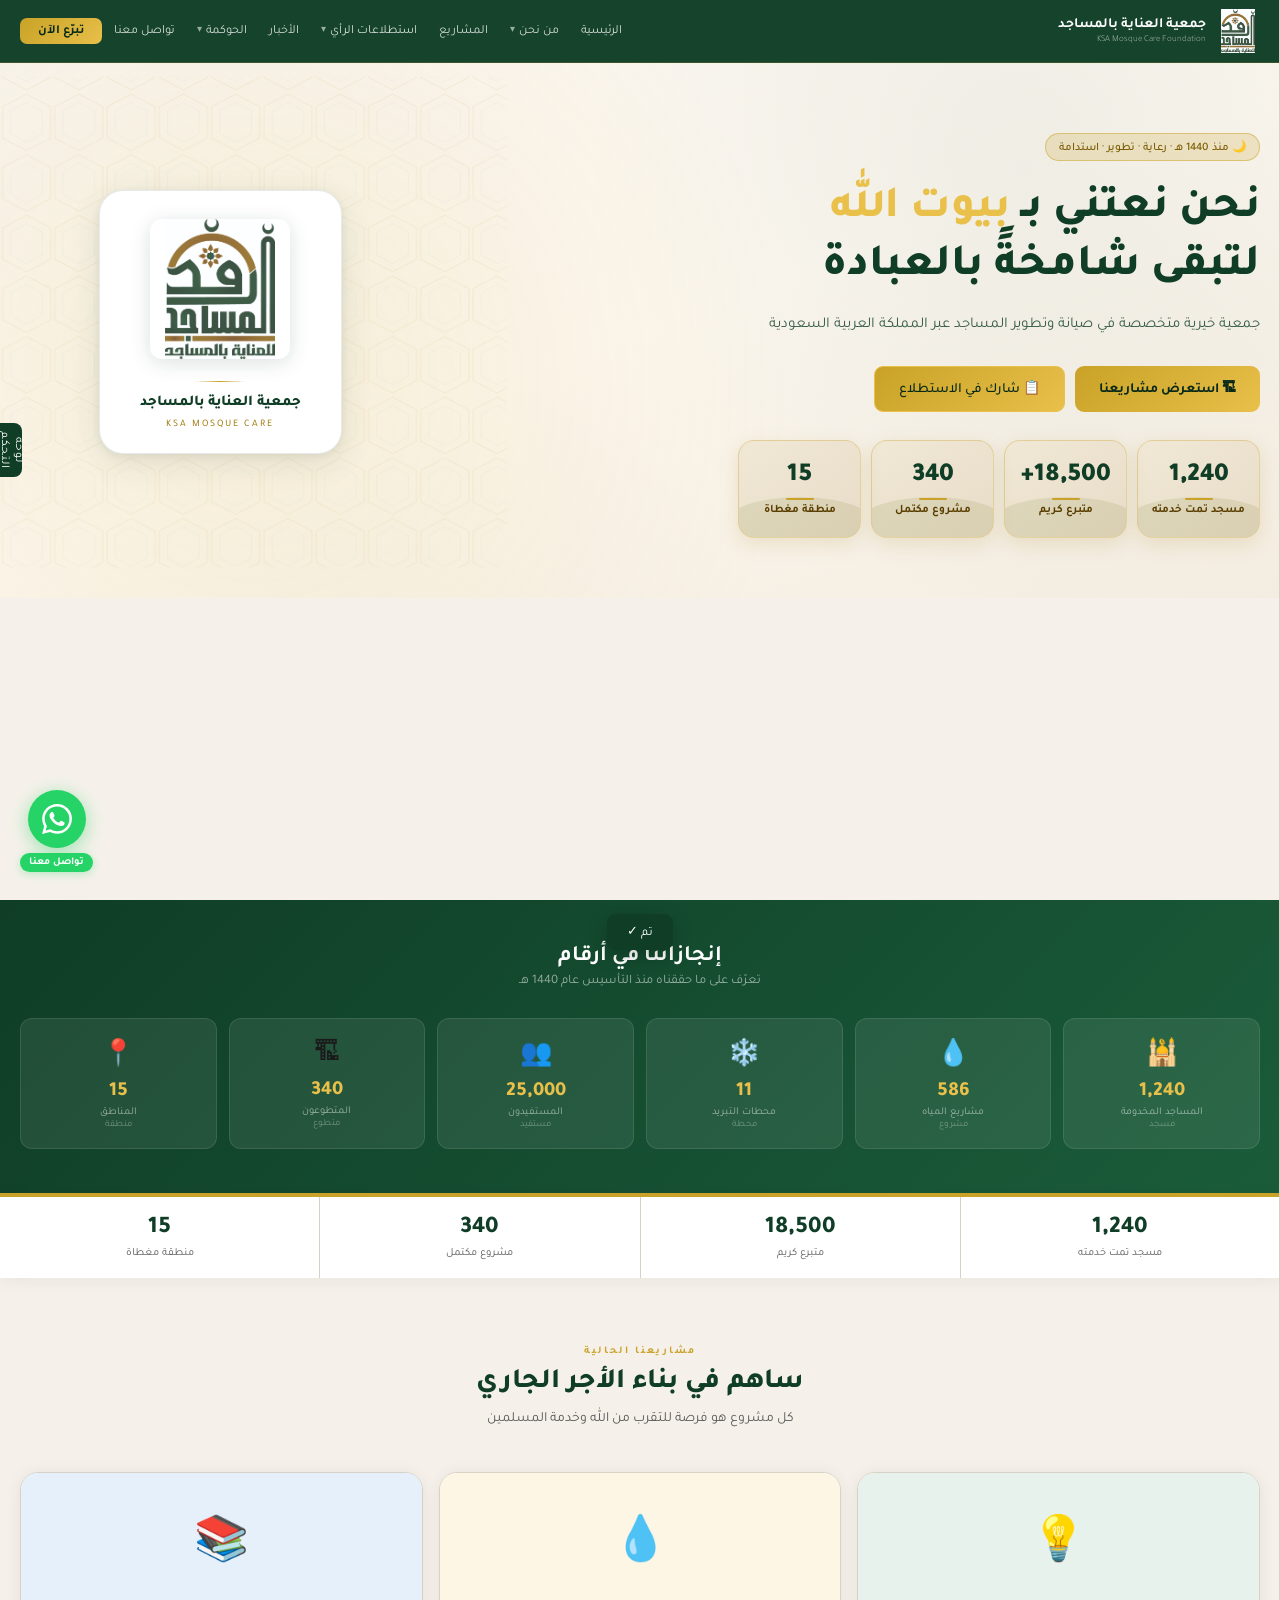
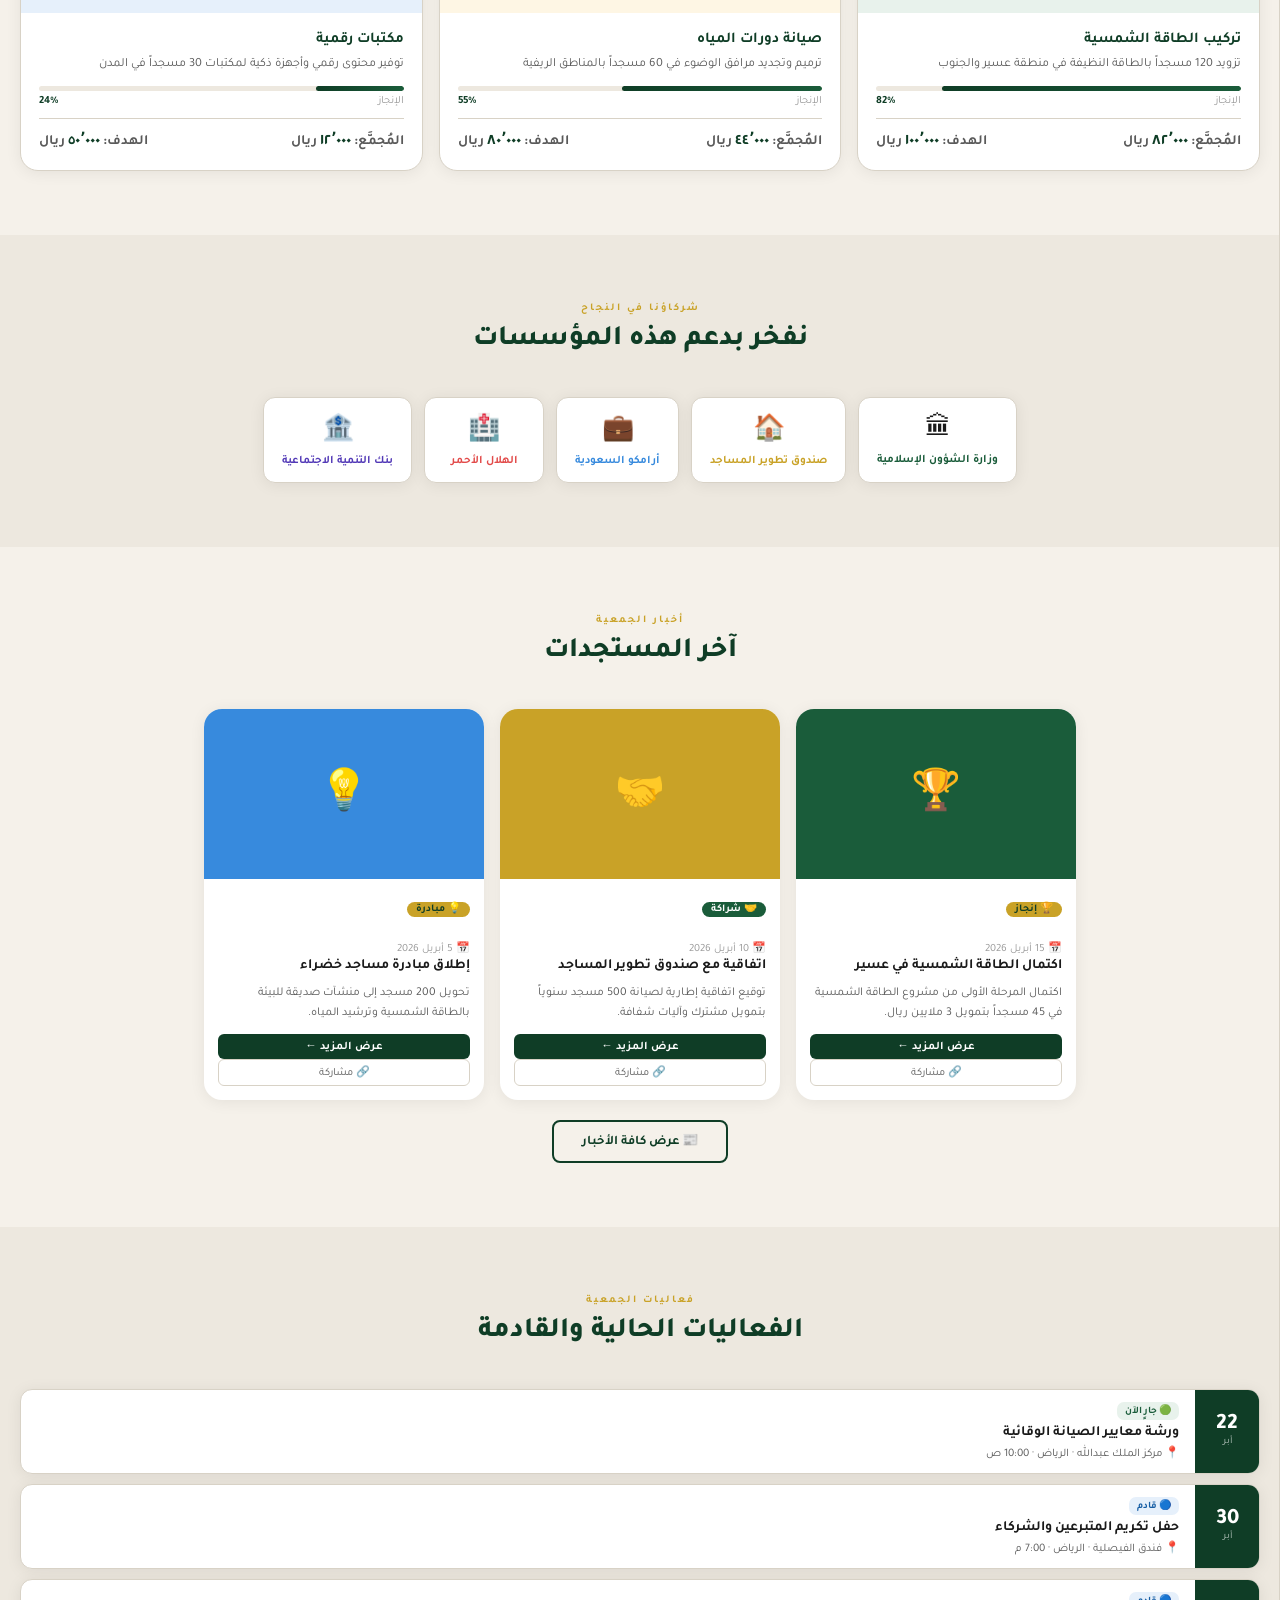
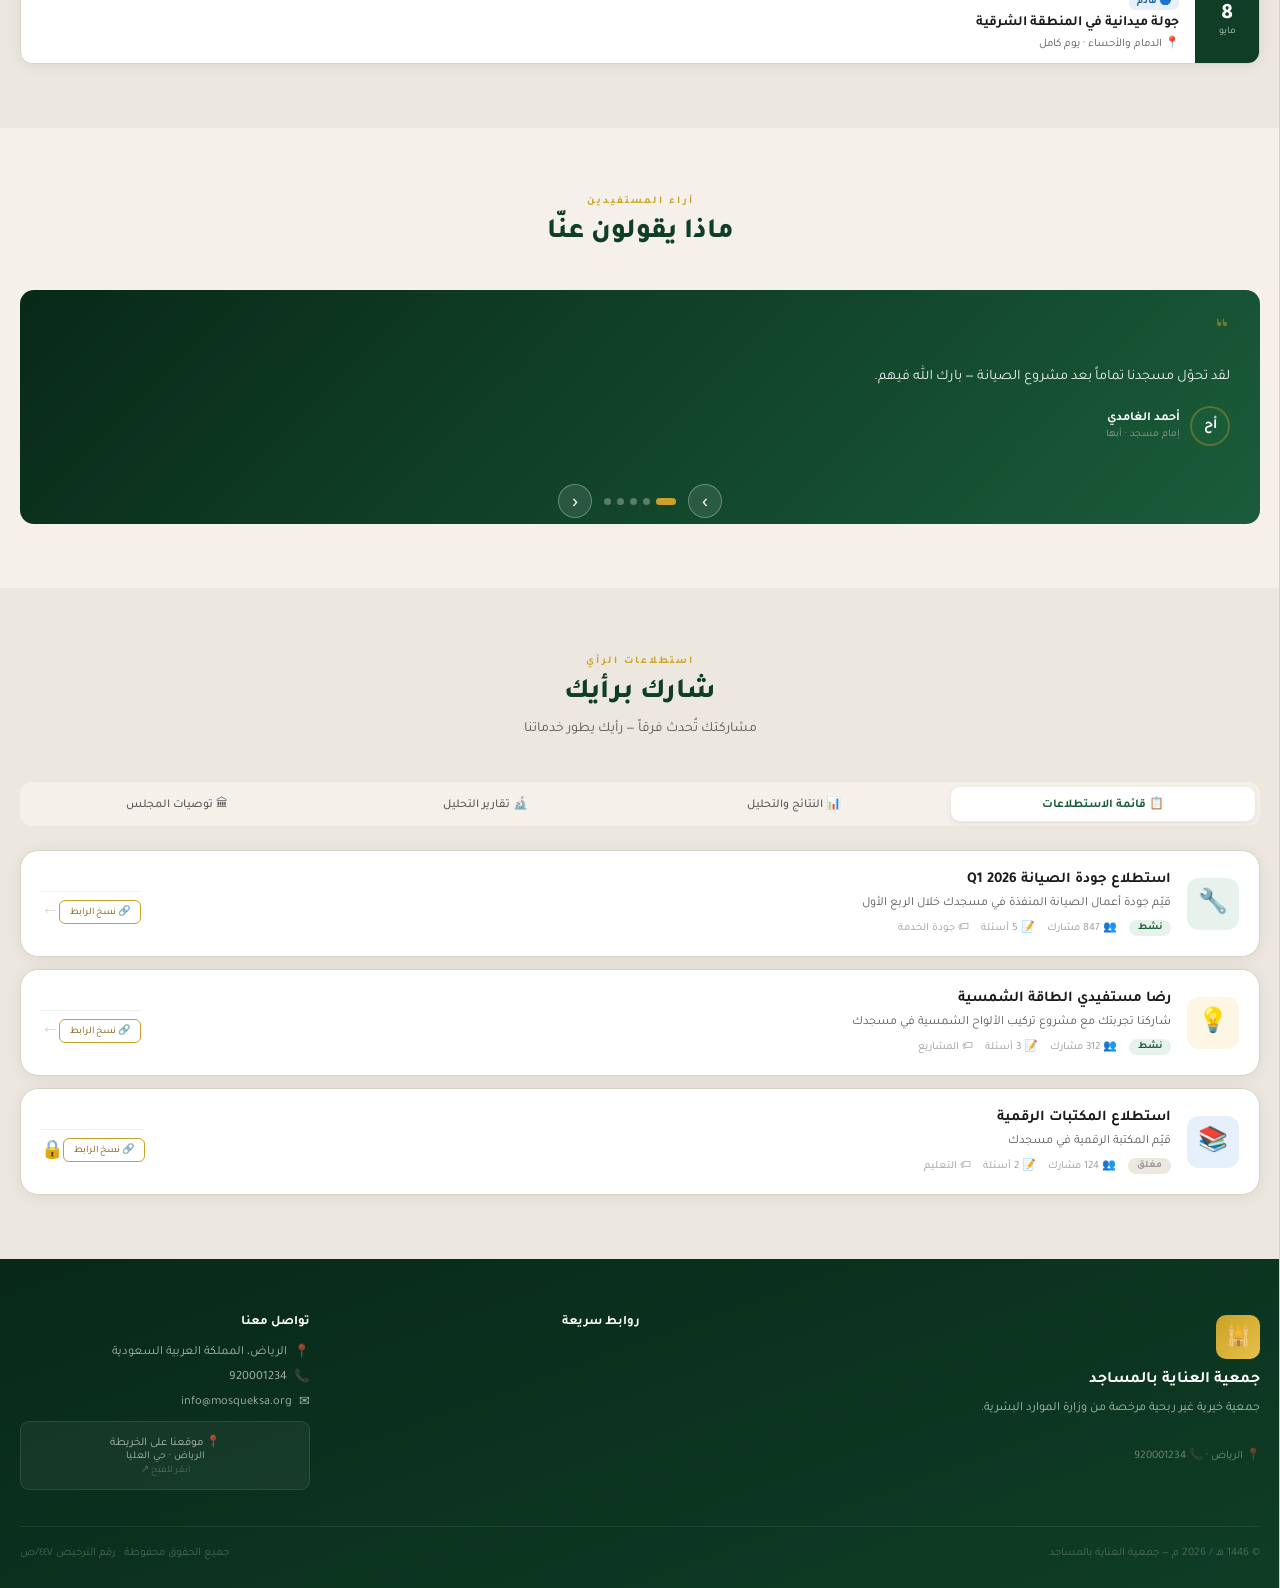
==== commit eae23d87: "Clarify CMS survey workflows Co-authored-by: x11q55-wq <x11q55-wq@users.noreply.github.com>" ====
--- a/index.html
+++ b/index.html
@@ -30,7 +30,7 @@
 <meta name="description" content="جمعية خيرية متخصصة في صيانة وتطوير المساجد عبر المملكة العربية السعودية — منذ 1440 هـ">
 
 <link href="https://fonts.googleapis.com/css2?family=Tajawal:wght@300;400;500;700;800&display=swap" rel="stylesheet">
-<link rel="stylesheet" href="style.css?v=20260522-1410-886111d">
+<link rel="stylesheet" href="style.css?v=20260522-1435-d4bc4e2">
 <!-- تحديد صفحات الإدارة فوراً قبل أي render لمنع وميض شاشة الصيانة -->
 <script>if(window.location.pathname.indexOf('/admin')!==-1){document.documentElement.classList.add('admin-path');}</script>
 </head>
@@ -367,8 +367,8 @@
   </div>
 </div>
 
-<script src="data.js?v=20260522-1410-886111d"></script>
-<script src="app.js?v=20260522-1410-886111d"></script>
+<script src="data.js?v=20260522-1435-d4bc4e2"></script>
+<script src="app.js?v=20260522-1435-d4bc4e2"></script>
 
 <input type="file" id="cp-pdf-input" accept="application/pdf" multiple style="display:none" onchange="cpHandlePdfs(this)">
 <input type="file" id="cp-img-input" accept="image/*" multiple style="display:none" onchange="cpHandleImgs(this)">
--- a/style.css
+++ b/style.css
@@ -240,14 +240,13 @@
 .achiev-hd{text-align:center;margin-bottom:28px;}
 .achiev-title{font-size:22px;font-weight:700;color:#fff;}
 .achiev-sub{font-size:13px;color:rgba(255,255,255,.55);margin-top:4px;}
-.achiev-grid{display:flex;flex-direction:column;gap:14px;max-width:780px;margin:0 auto;}
-.achiev-item{background:rgba(255,255,255,.1);border:1px solid rgba(255,255,255,.14);border-radius:16px;padding:18px 20px;text-align:right;display:flex;align-items:center;gap:16px;transition:all .25s;box-shadow:0 10px 24px rgba(0,0,0,.08);}
-.achiev-item:hover{background:rgba(255,255,255,.16);transform:translateY(-2px);}
-.achiev-icon{font-size:30px;width:52px;height:52px;border-radius:14px;background:rgba(255,255,255,.14);display:flex;align-items:center;justify-content:center;flex-shrink:0;}
-.achiev-val{font-size:24px;font-weight:800;color:#fff;line-height:1;}
-.achiev-lbl{font-size:14px;color:rgba(255,255,255,.82);margin-top:5px;font-weight:700;}
-.achiev-unit{font-size:11px;color:var(--A);font-weight:700;margin-top:3px;}
-@media(max-width:560px){.achiev-item{align-items:flex-start}.achiev-icon{width:44px;height:44px;font-size:24px}}
+.achiev-grid{display:flex;flex-wrap:wrap;gap:12px;justify-content:center;}
+.achiev-item{background:rgba(255,255,255,.08);border:1px solid rgba(255,255,255,.1);border-radius:12px;padding:18px 14px;text-align:center;min-width:110px;flex:1;transition:all .25s;}
+.achiev-item:hover{background:rgba(255,255,255,.13);transform:translateY(-2px);}
+.achiev-icon{font-size:26px;margin-bottom:7px;}
+.achiev-val{font-size:20px;font-weight:800;color:var(--AL);}
+.achiev-lbl{font-size:10.5px;color:rgba(255,255,255,.55);margin-top:2px;}
+.achiev-unit{font-size:9.5px;color:rgba(255,255,255,.35);}
 
 
 /* ═══════════════ STATS BAR ═══════════════ */
@@ -1108,3 +1107,5 @@
 .cms-tab[data-tab="users"], .cms-tab[data-tab="maintenance"]{display:block !important;}
 
 .entry-file-link{display:inline-flex;align-items:center;gap:5px;color:#0f3d26;font-weight:700;text-decoration:none;background:#e8f2ec;border:1px solid #cfe3d5;border-radius:8px;padding:4px 8px;margin:2px 0}.entry-file-link:hover{background:#dbeee2}.entry-file-missing{display:inline-flex;color:#6b7280;background:#f3f4f6;border-radius:8px;padding:4px 8px}
+
+.cms-work-grid{display:flex;flex-direction:column;gap:14px}.cms-work-card{background:#fff;border:1px solid #e5e7eb;border-radius:14px;padding:14px;box-shadow:0 4px 16px rgba(15,61,38,.06)}.cms-work-title{font-size:14px;font-weight:800;color:#0f3d26;margin-bottom:8px}.cms-q-row{display:grid;grid-template-columns:1fr 150px auto;gap:6px;align-items:center;margin-bottom:6px}.cms-file-row{display:flex;justify-content:space-between;align-items:center;gap:8px;background:#f8faf9;border:1px solid #e5e7eb;border-radius:8px;padding:7px 9px;margin:5px 0}.cms-file-row a{color:#0f3d26;font-weight:700;text-decoration:none;font-size:12px}@media(max-width:700px){.cms-q-row{grid-template-columns:1fr}.cms-work-card{padding:10px}}
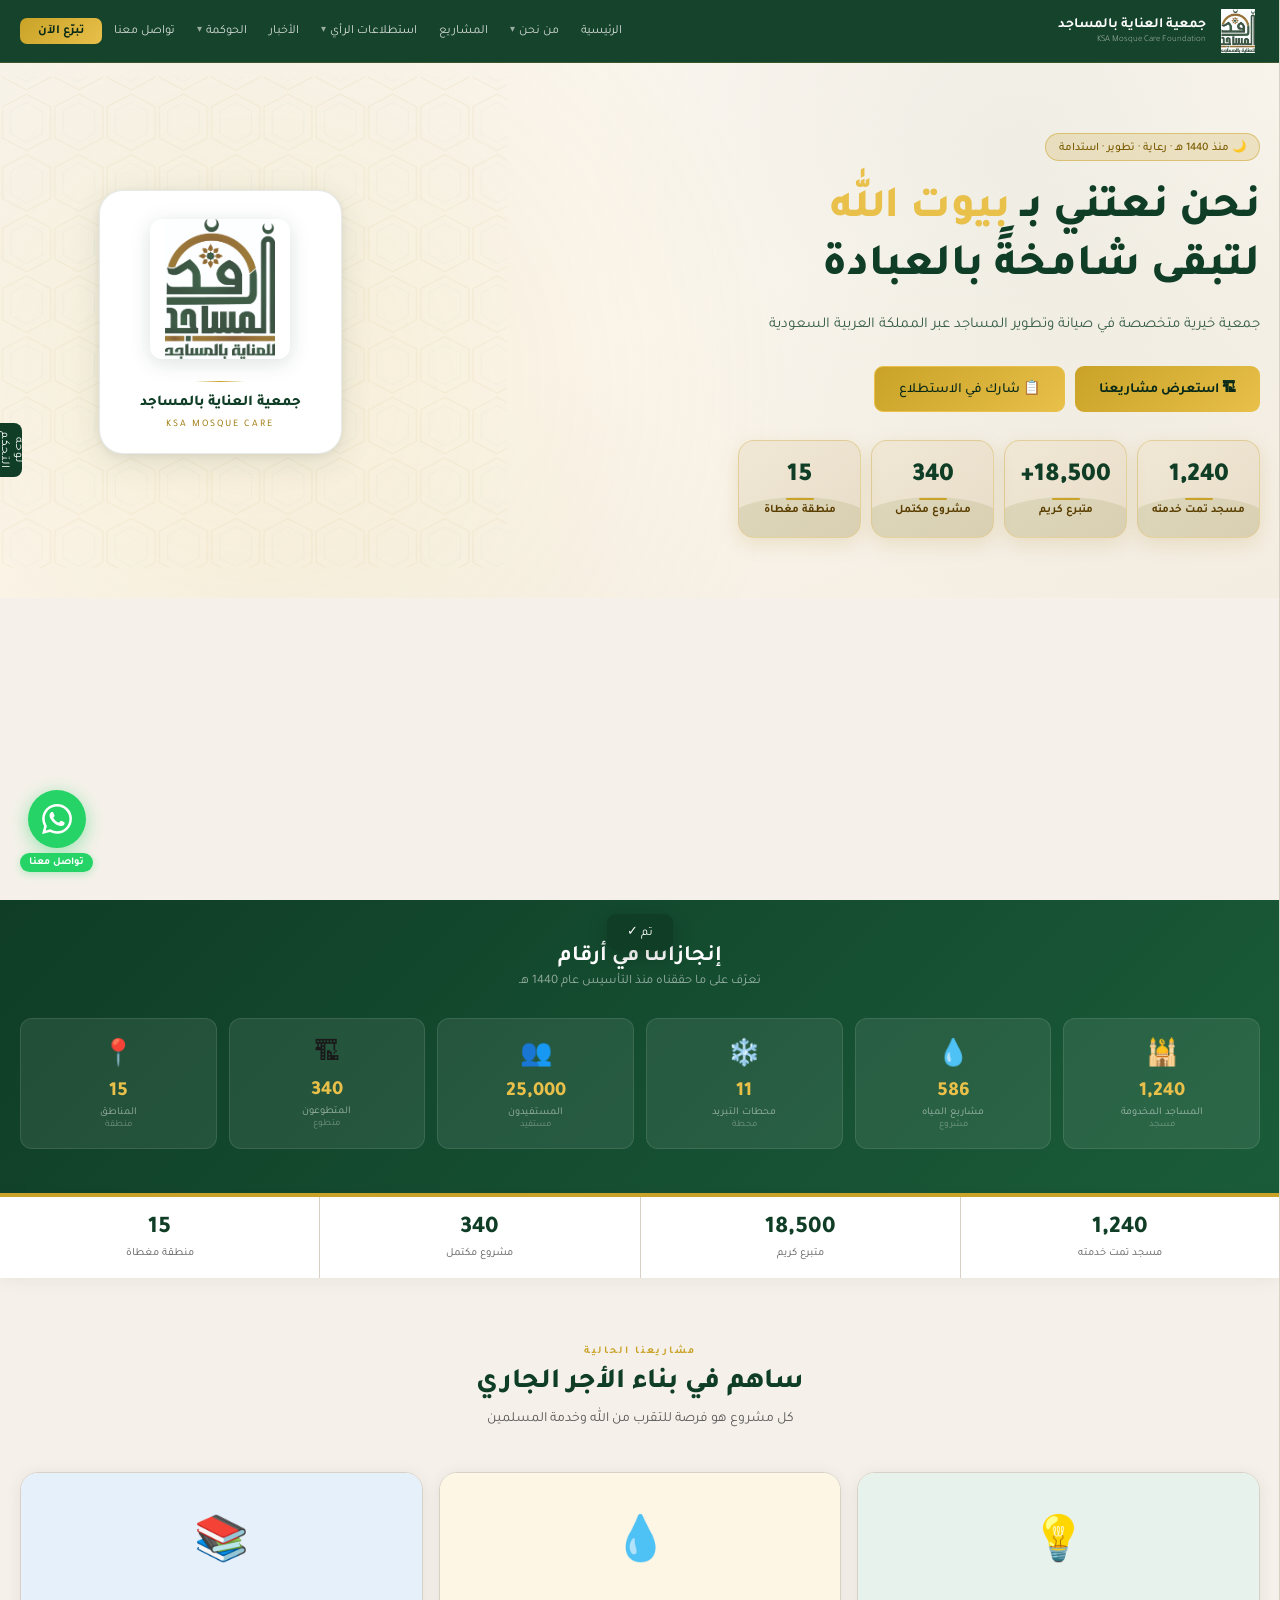
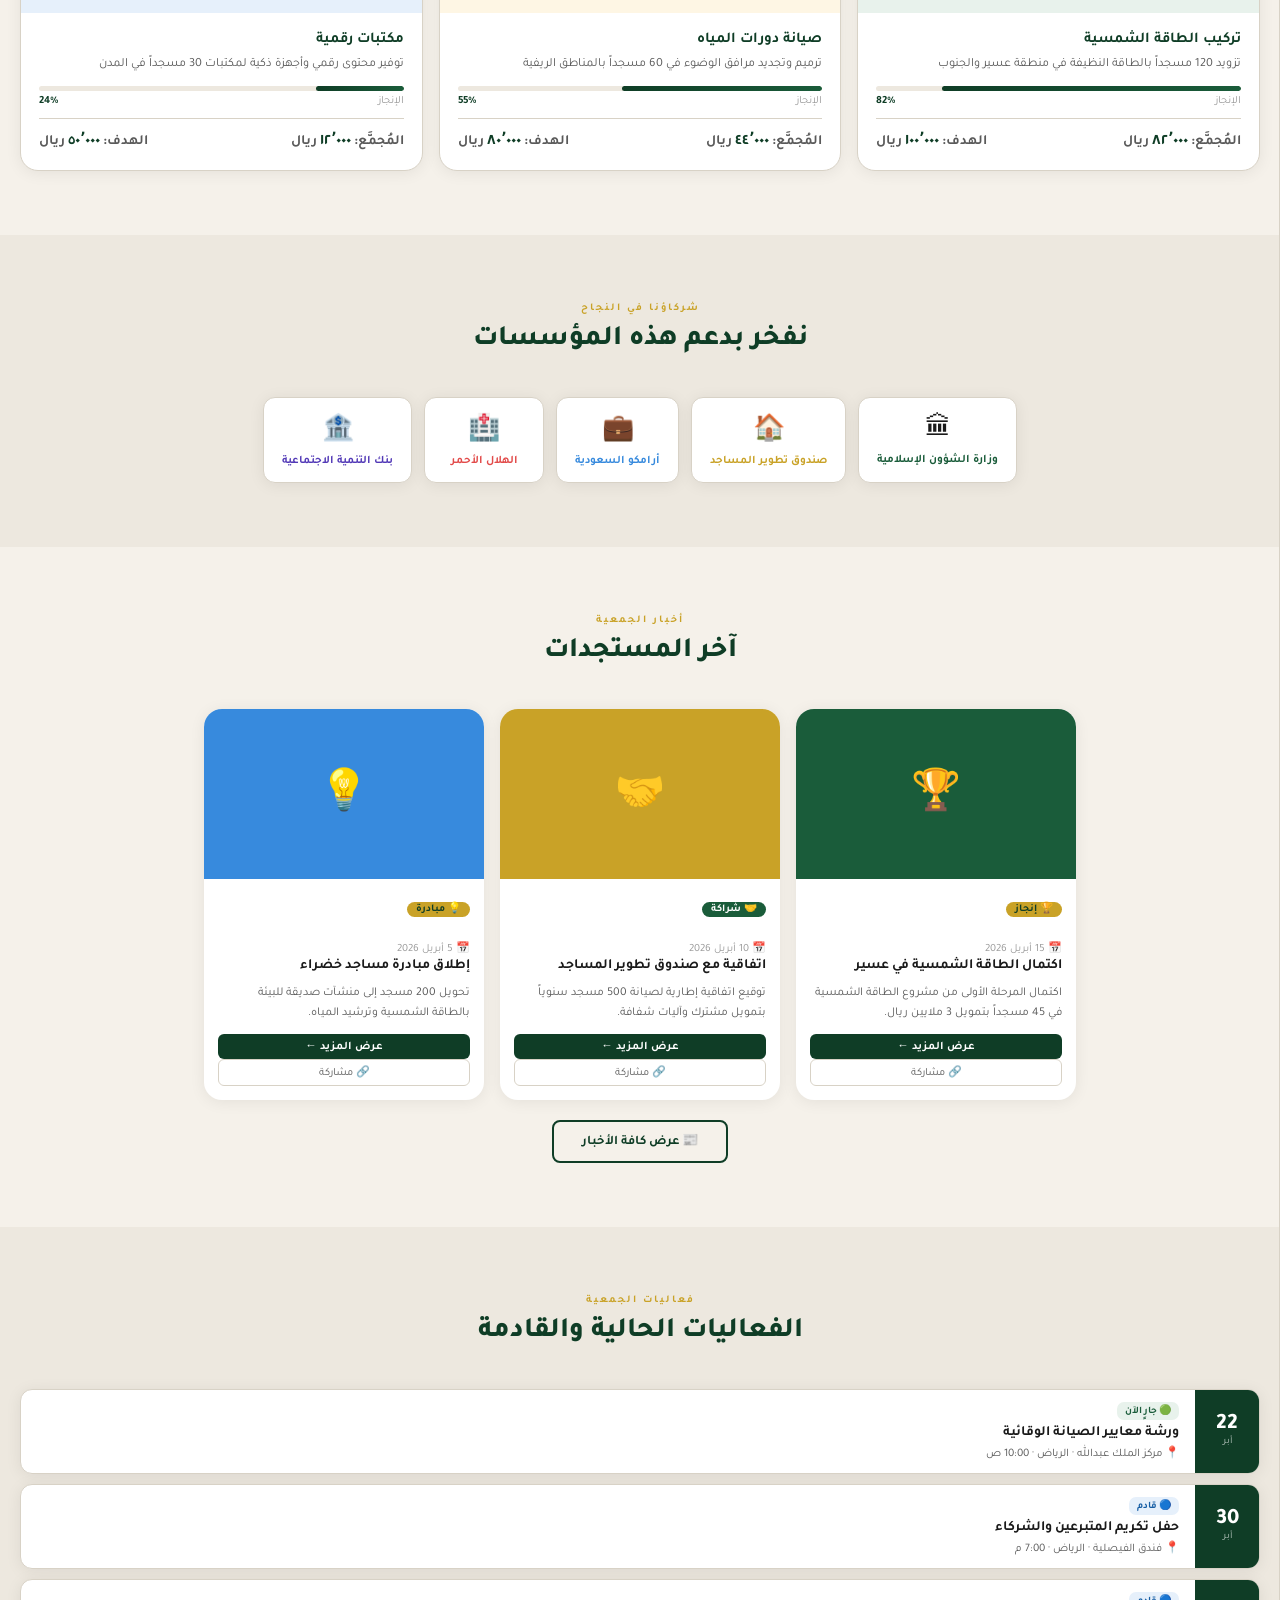
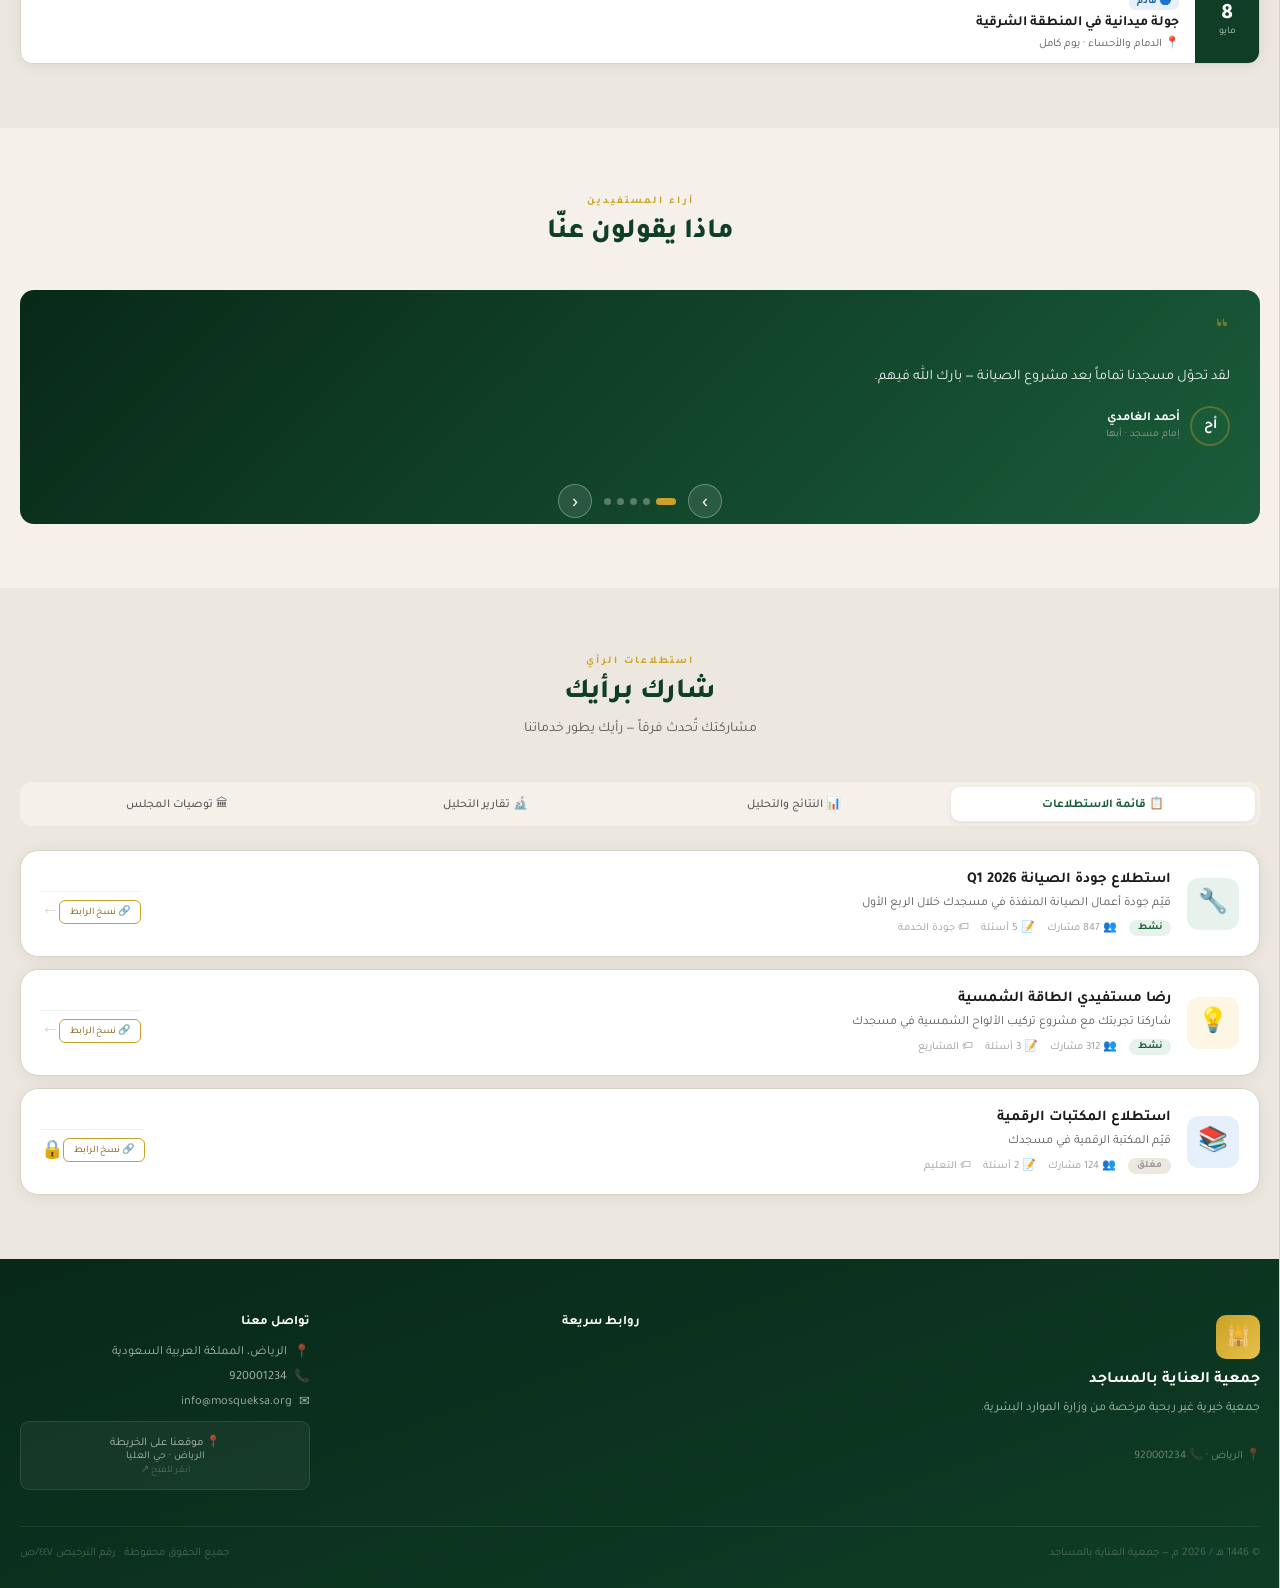
==== commit 20841606: "Route active control panel to V2 views Co-authored-by: x11q55-wq <x11q55-wq@users.noreply.github.com" ====
--- a/index.html
+++ b/index.html
@@ -30,7 +30,7 @@
 <meta name="description" content="جمعية خيرية متخصصة في صيانة وتطوير المساجد عبر المملكة العربية السعودية — منذ 1440 هـ">
 
 <link href="https://fonts.googleapis.com/css2?family=Tajawal:wght@300;400;500;700;800&display=swap" rel="stylesheet">
-<link rel="stylesheet" href="style.css?v=20260522-1435-d4bc4e2">
+<link rel="stylesheet" href="style.css?v=20260522-1525-2db2328">
 <!-- تحديد صفحات الإدارة فوراً قبل أي render لمنع وميض شاشة الصيانة -->
 <script>if(window.location.pathname.indexOf('/admin')!==-1){document.documentElement.classList.add('admin-path');}</script>
 </head>
@@ -367,8 +367,8 @@
   </div>
 </div>
 
-<script src="data.js?v=20260522-1435-d4bc4e2"></script>
-<script src="app.js?v=20260522-1435-d4bc4e2"></script>
+<script src="data.js?v=20260522-1525-2db2328"></script>
+<script src="app.js?v=20260522-1525-2db2328"></script>
 
 <input type="file" id="cp-pdf-input" accept="application/pdf" multiple style="display:none" onchange="cpHandlePdfs(this)">
 <input type="file" id="cp-img-input" accept="image/*" multiple style="display:none" onchange="cpHandleImgs(this)">
--- a/style.css
+++ b/style.css
@@ -1109,3 +1109,5 @@
 .entry-file-link{display:inline-flex;align-items:center;gap:5px;color:#0f3d26;font-weight:700;text-decoration:none;background:#e8f2ec;border:1px solid #cfe3d5;border-radius:8px;padding:4px 8px;margin:2px 0}.entry-file-link:hover{background:#dbeee2}.entry-file-missing{display:inline-flex;color:#6b7280;background:#f3f4f6;border-radius:8px;padding:4px 8px}
 
 .cms-work-grid{display:flex;flex-direction:column;gap:14px}.cms-work-card{background:#fff;border:1px solid #e5e7eb;border-radius:14px;padding:14px;box-shadow:0 4px 16px rgba(15,61,38,.06)}.cms-work-title{font-size:14px;font-weight:800;color:#0f3d26;margin-bottom:8px}.cms-q-row{display:grid;grid-template-columns:1fr 150px auto;gap:6px;align-items:center;margin-bottom:6px}.cms-file-row{display:flex;justify-content:space-between;align-items:center;gap:8px;background:#f8faf9;border:1px solid #e5e7eb;border-radius:8px;padding:7px 9px;margin:5px 0}.cms-file-row a{color:#0f3d26;font-weight:700;text-decoration:none;font-size:12px}@media(max-width:700px){.cms-q-row{grid-template-columns:1fr}.cms-work-card{padding:10px}}
+
+.cms-icon-grid{display:grid;grid-template-columns:repeat(8,minmax(32px,1fr));gap:6px;margin-top:6px}.cms-icon-choice{height:36px;border:1px solid #e5e7eb;background:#fff;border-radius:8px;cursor:pointer;font-size:18px;transition:.15s}.cms-icon-choice:hover,.cms-icon-choice.on{background:#e8f2ec;border-color:#0f3d26;transform:translateY(-1px)}@media(max-width:700px){.cms-icon-grid{grid-template-columns:repeat(5,1fr)}}
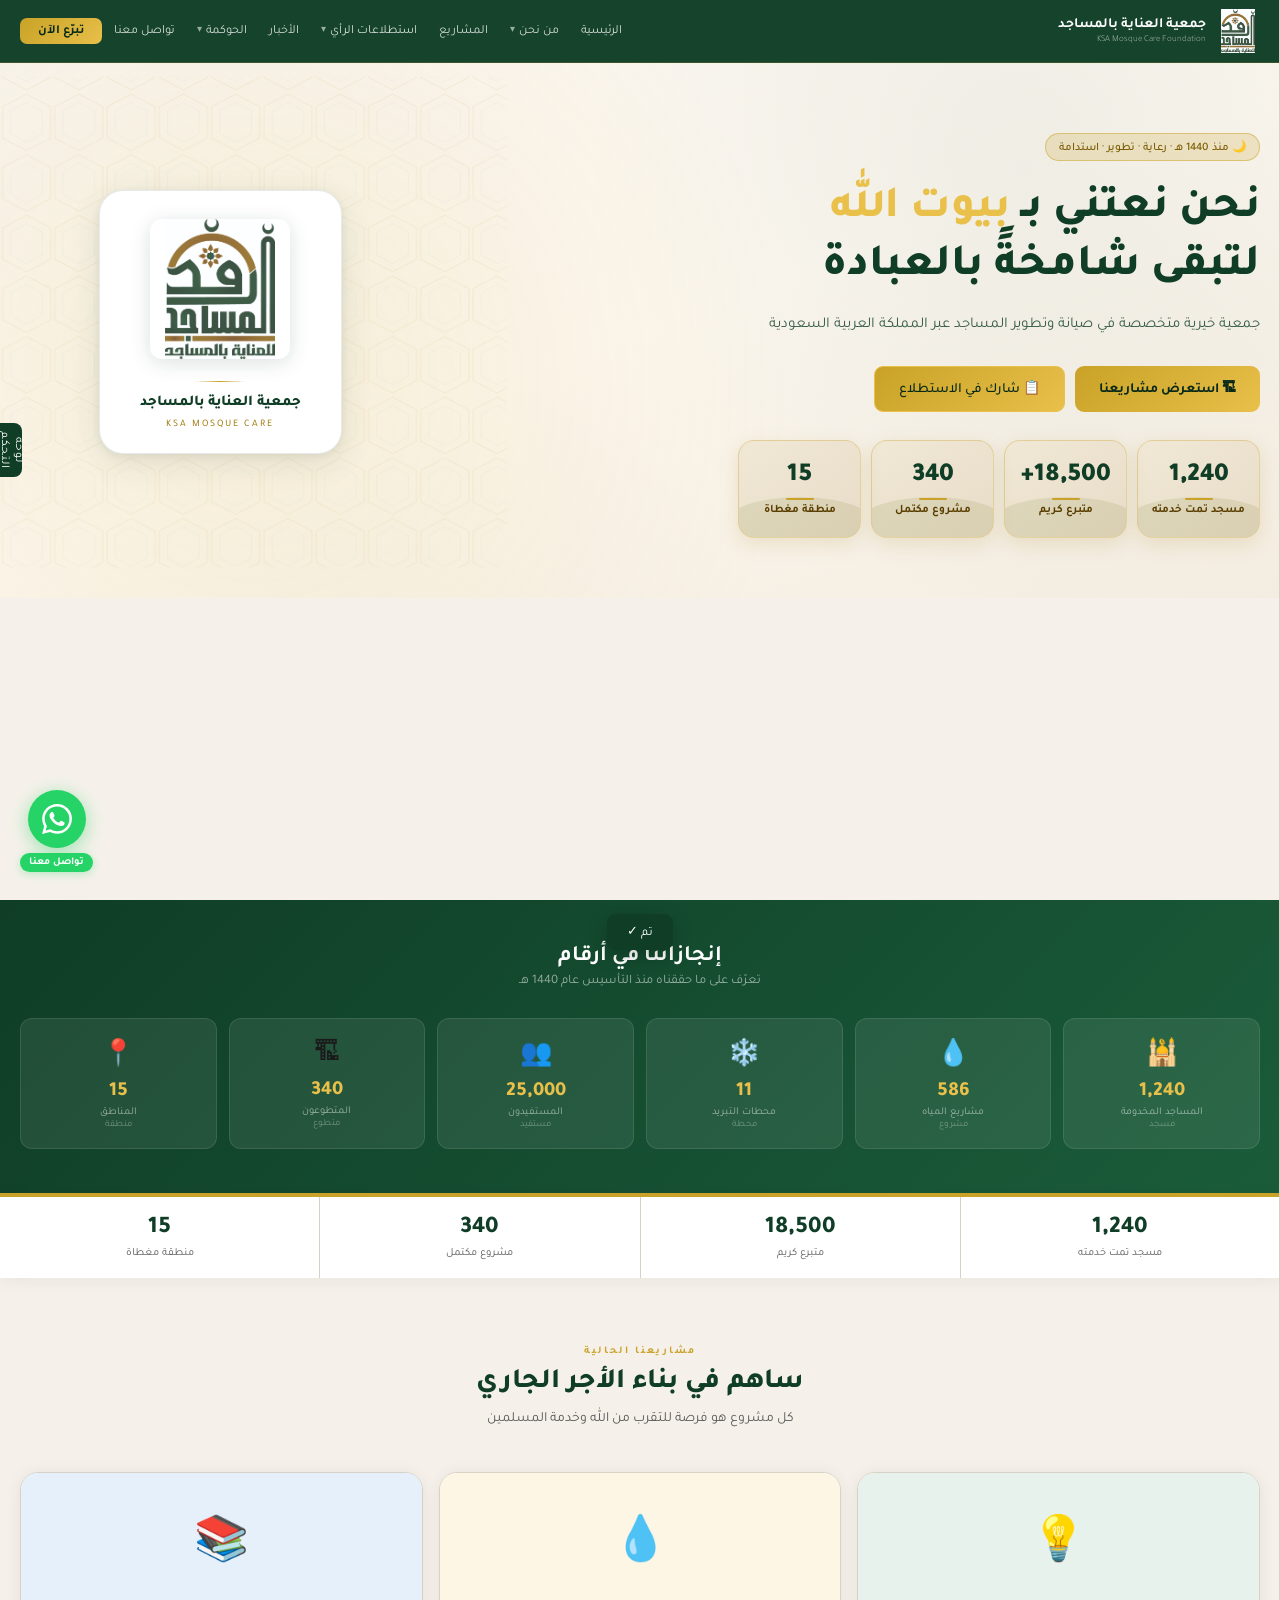
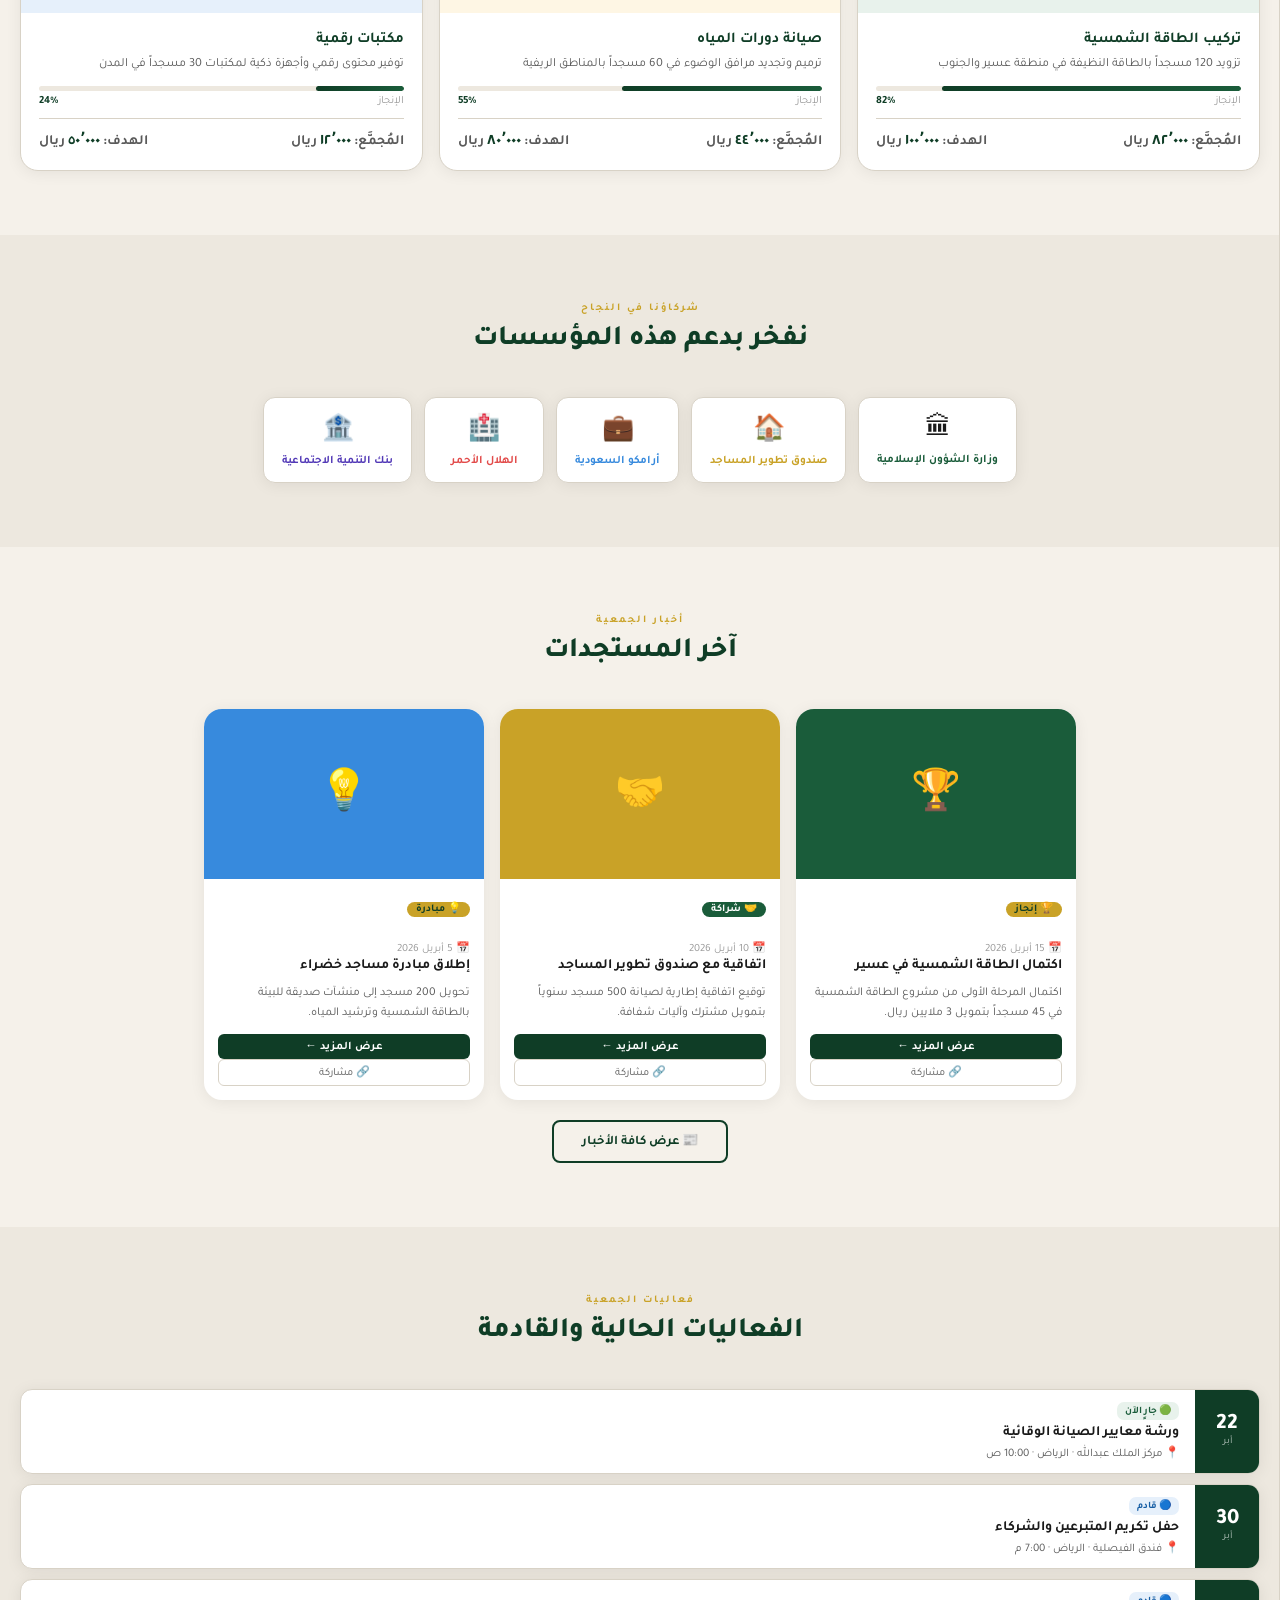
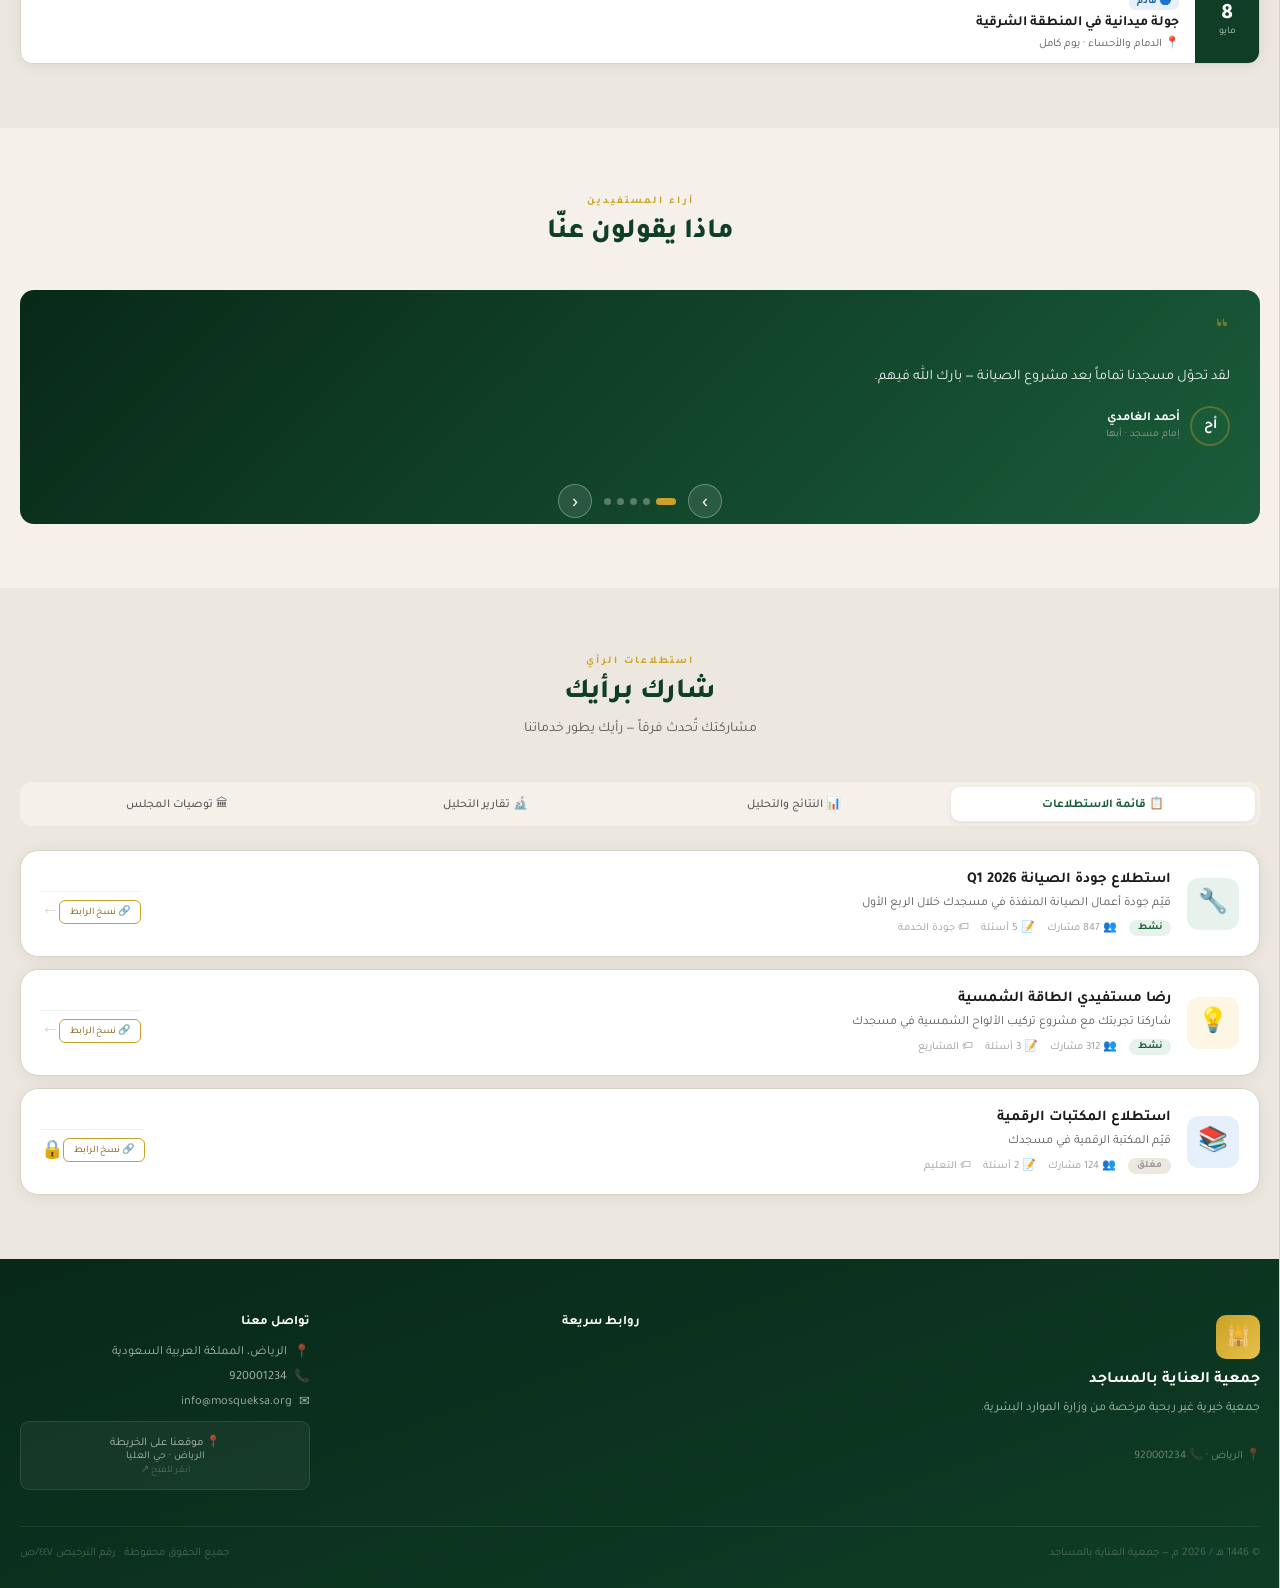
==== commit 5b159373: "Organize survey CMS panel into tabs Co-authored-by: x11q55-wq <x11q55-wq@users.noreply.github.com>" ====
--- a/index.html
+++ b/index.html
@@ -30,7 +30,7 @@
 <meta name="description" content="جمعية خيرية متخصصة في صيانة وتطوير المساجد عبر المملكة العربية السعودية — منذ 1440 هـ">
 
 <link href="https://fonts.googleapis.com/css2?family=Tajawal:wght@300;400;500;700;800&display=swap" rel="stylesheet">
-<link rel="stylesheet" href="style.css?v=20260522-1525-2db2328">
+<link rel="stylesheet" href="style.css?v=20260522-1608-2084160">
 <!-- تحديد صفحات الإدارة فوراً قبل أي render لمنع وميض شاشة الصيانة -->
 <script>if(window.location.pathname.indexOf('/admin')!==-1){document.documentElement.classList.add('admin-path');}</script>
 </head>
@@ -367,8 +367,8 @@
   </div>
 </div>
 
-<script src="data.js?v=20260522-1525-2db2328"></script>
-<script src="app.js?v=20260522-1525-2db2328"></script>
+<script src="data.js?v=20260522-1608-2084160"></script>
+<script src="app.js?v=20260522-1608-2084160"></script>
 
 <input type="file" id="cp-pdf-input" accept="application/pdf" multiple style="display:none" onchange="cpHandlePdfs(this)">
 <input type="file" id="cp-img-input" accept="image/*" multiple style="display:none" onchange="cpHandleImgs(this)">
--- a/style.css
+++ b/style.css
@@ -1111,3 +1111,5 @@
 .cms-work-grid{display:flex;flex-direction:column;gap:14px}.cms-work-card{background:#fff;border:1px solid #e5e7eb;border-radius:14px;padding:14px;box-shadow:0 4px 16px rgba(15,61,38,.06)}.cms-work-title{font-size:14px;font-weight:800;color:#0f3d26;margin-bottom:8px}.cms-q-row{display:grid;grid-template-columns:1fr 150px auto;gap:6px;align-items:center;margin-bottom:6px}.cms-file-row{display:flex;justify-content:space-between;align-items:center;gap:8px;background:#f8faf9;border:1px solid #e5e7eb;border-radius:8px;padding:7px 9px;margin:5px 0}.cms-file-row a{color:#0f3d26;font-weight:700;text-decoration:none;font-size:12px}@media(max-width:700px){.cms-q-row{grid-template-columns:1fr}.cms-work-card{padding:10px}}
 
 .cms-icon-grid{display:grid;grid-template-columns:repeat(8,minmax(32px,1fr));gap:6px;margin-top:6px}.cms-icon-choice{height:36px;border:1px solid #e5e7eb;background:#fff;border-radius:8px;cursor:pointer;font-size:18px;transition:.15s}.cms-icon-choice:hover,.cms-icon-choice.on{background:#e8f2ec;border-color:#0f3d26;transform:translateY(-1px)}@media(max-width:700px){.cms-icon-grid{grid-template-columns:repeat(5,1fr)}}
+
+.cms-survey-tabs{display:grid;grid-template-columns:repeat(3,1fr);gap:8px;background:#f3f4f6;border-radius:14px;padding:6px;margin:10px 0 16px}.cms-survey-tab{border:none;background:#fff;color:#374151;border-radius:10px;padding:11px 8px;font-family:inherit;font-weight:800;cursor:pointer;box-shadow:0 2px 8px rgba(15,61,38,.05)}.cms-survey-tab.on{background:#0f3d26;color:#fff}.cms-survey-tab:hover{transform:translateY(-1px)}.cms-q-editor{background:#f9fafb;border:1px solid #e5e7eb;border-radius:10px;padding:10px;margin-bottom:8px}.empty-state{text-align:center;color:#9ca3af;background:#f9fafb;border:1px dashed #d1d5db;border-radius:12px;padding:22px;margin:10px 0}
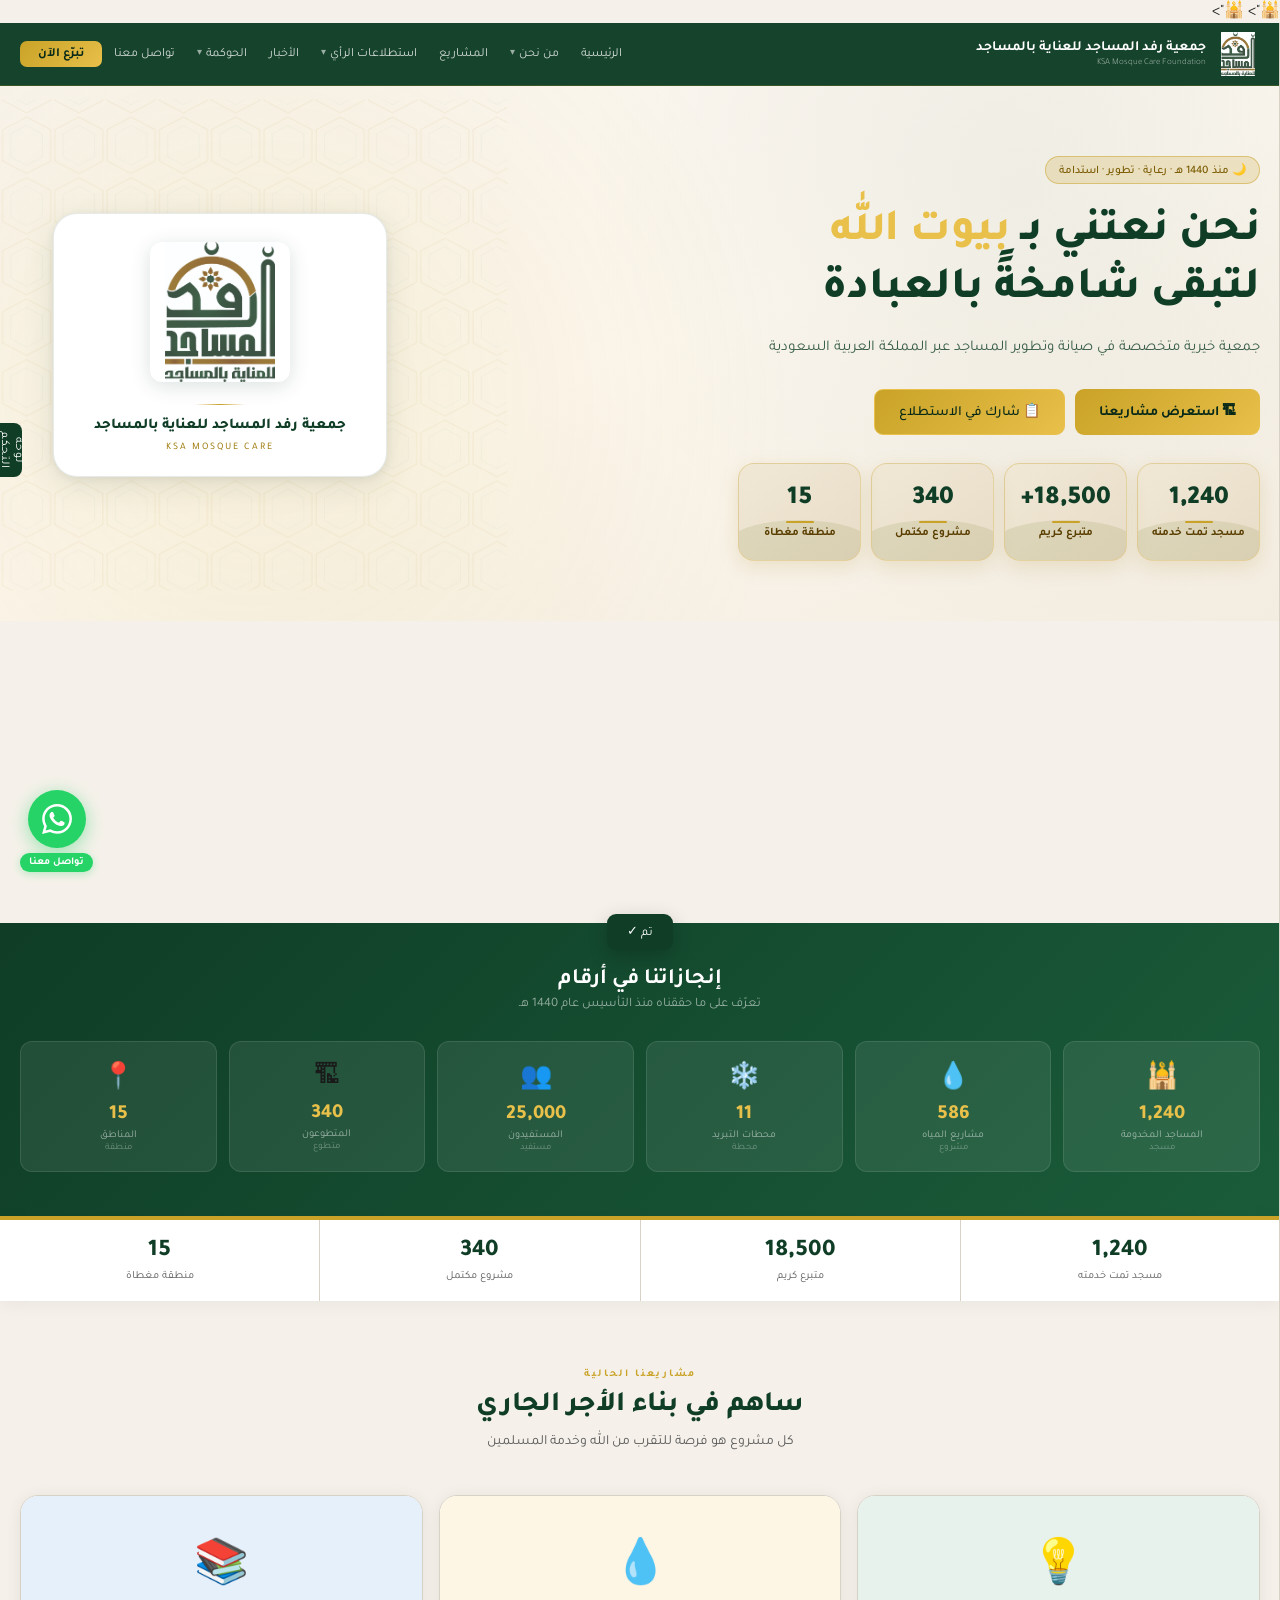
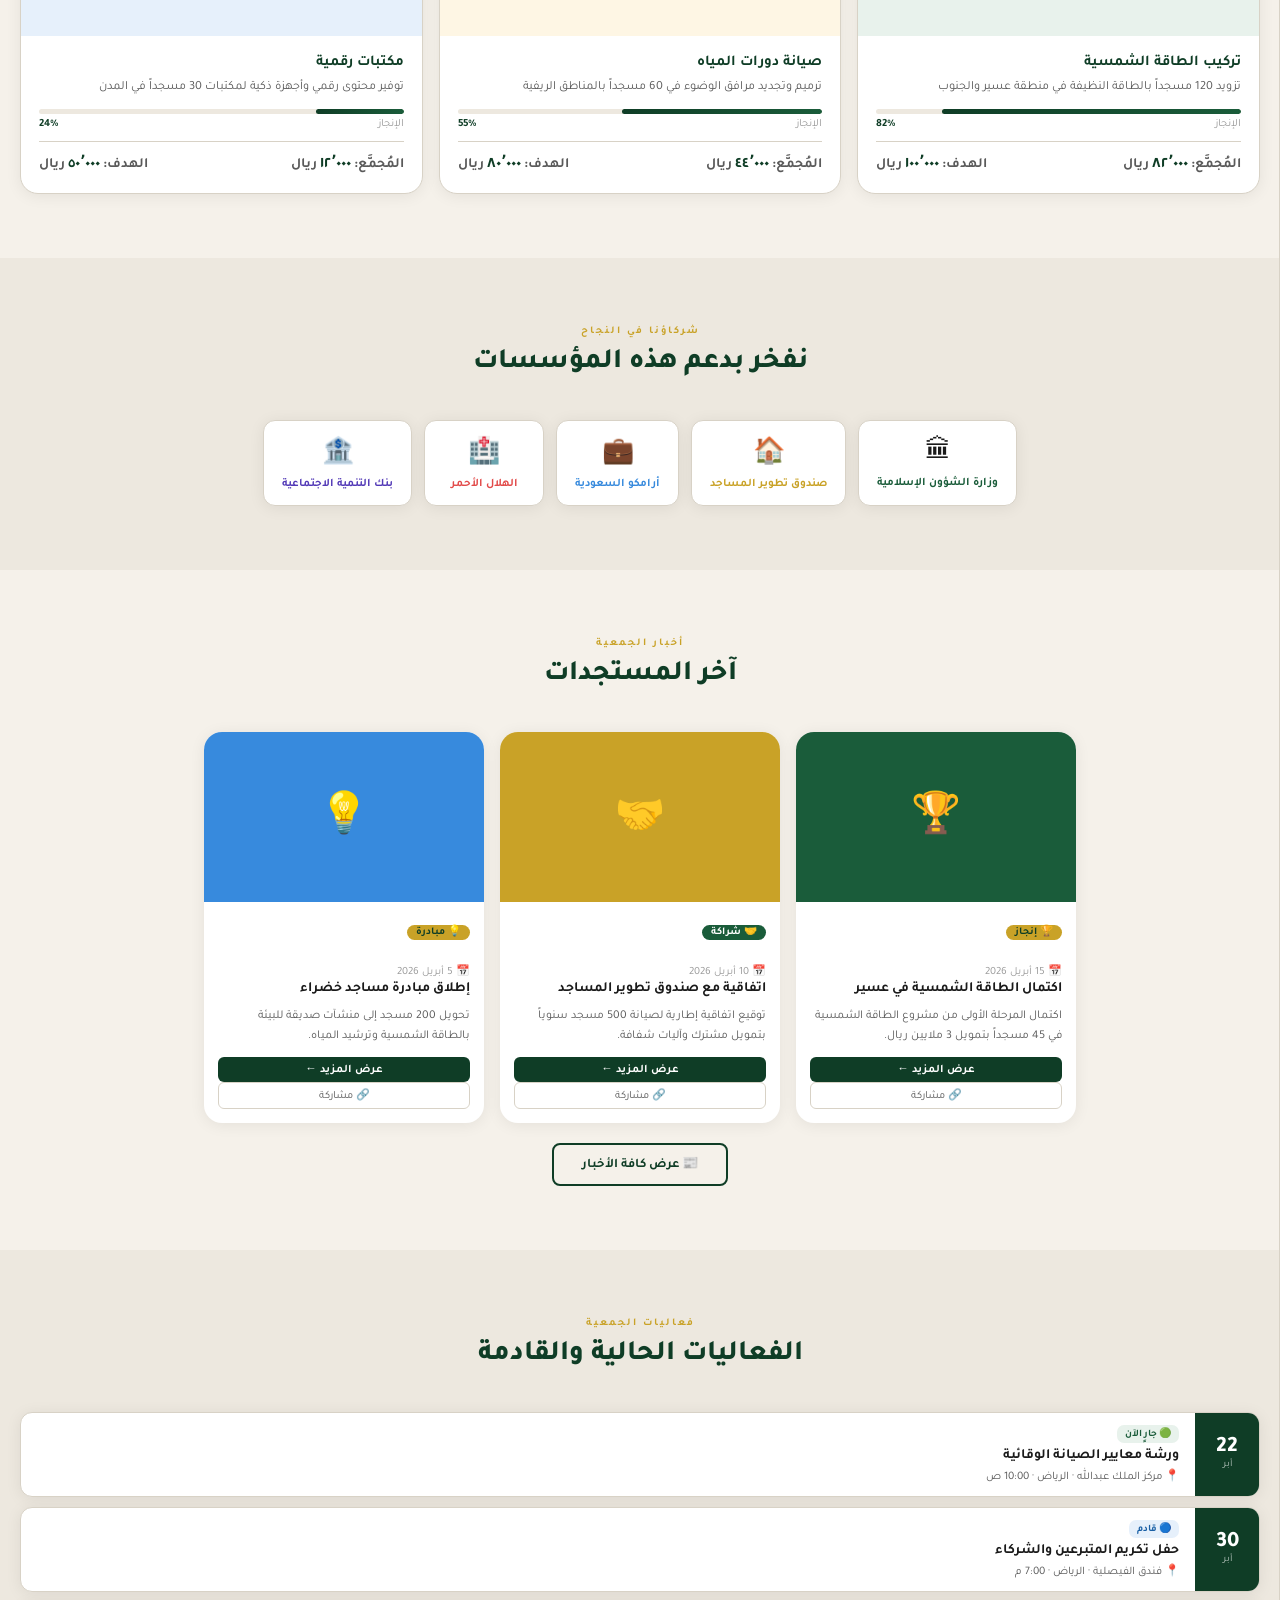
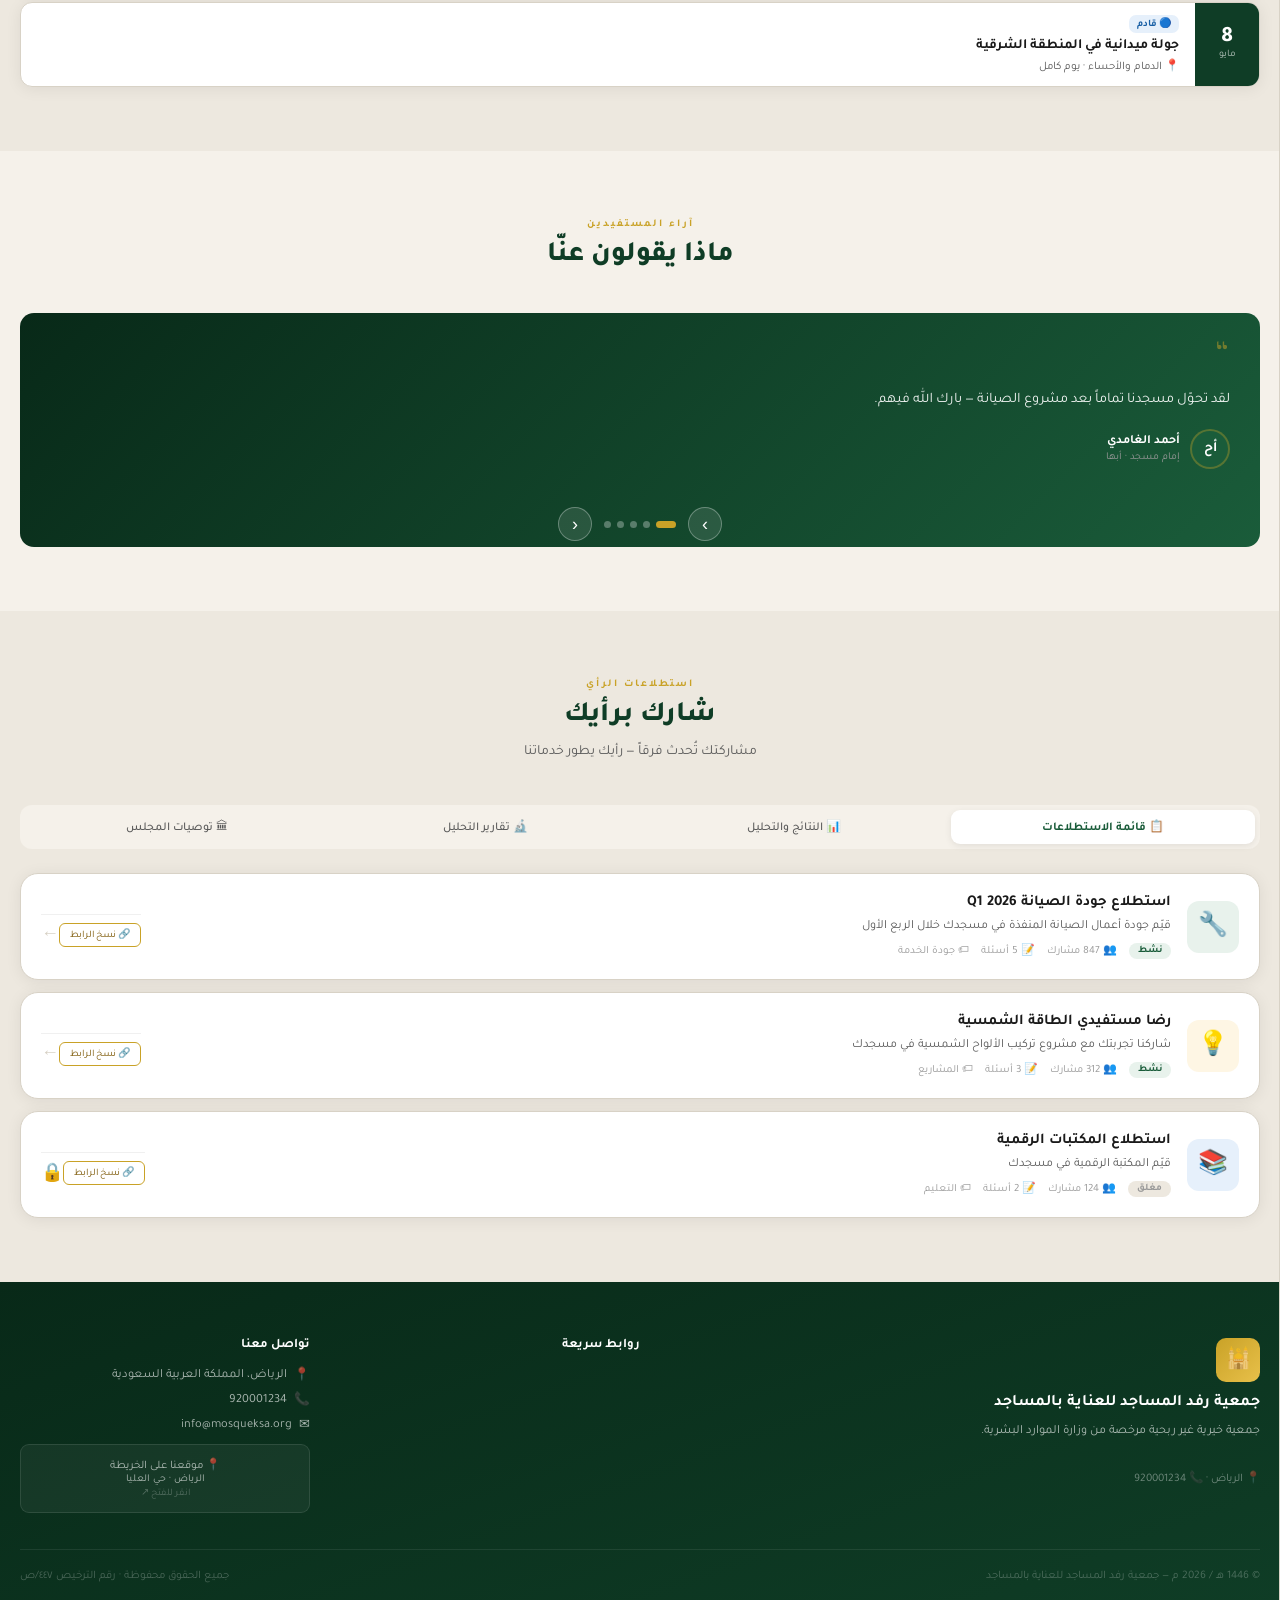
==== commit ecf108d6: "Fix survey validation branding and favicon Co-authored-by: x11q55-wq <x11q55-wq@users.noreply.github" ====
--- a/index.html
+++ b/index.html
@@ -3,16 +3,16 @@
 <head>
 <meta charset="UTF-8">
 <meta name="viewport" content="width=device-width, initial-scale=1.0">
-<title>جمعية العناية بالمساجد — KSA Mosque Care Foundation</title>
+<title>جمعية رفد المساجد للعناية بالمساجد — KSA Mosque Care Foundation</title>
 
 <!-- ══ Favicon ══ -->
-<link rel="icon" type="image/svg+xml" href="data:image/svg+xml,<svg xmlns='http://www.w3.org/2000/svg' viewBox='0 0 100 100'><rect width='100' height='100' rx='20' fill='%230f3d26'/><text y='.9em' font-size='70' x='50%' text-anchor='middle'>🕌</text></svg>">
-<link rel="apple-touch-icon" href="data:image/svg+xml,<svg xmlns='http://www.w3.org/2000/svg' viewBox='0 0 100 100'><rect width='100' height='100' rx='20' fill='%230f3d26'/><text y='.9em' font-size='70' x='50%' text-anchor='middle'>🕌</text></svg>">
+<link rel="icon" type="image/svg+xml" href="assets/favicon.svg?v=20260522-1935-58dd0af"><rect width='100' height='100' rx='20' fill='%230f3d26'/><text y='.9em' font-size='70' x='50%' text-anchor='middle'>🕌</text></svg>">
+<link rel="apple-touch-icon" href="assets/logo.jpg?v=20260522-1935-58dd0af"><rect width='100' height='100' rx='20' fill='%230f3d26'/><text y='.9em' font-size='70' x='50%' text-anchor='middle'>🕌</text></svg>">
 
 <!-- ══ Open Graph (واتساب / تويتر / فيسبوك) ══ -->
 <meta property="og:type"        content="website">
-<meta property="og:site_name"   content="جمعية العناية بالمساجد">
-<meta property="og:title"       content="جمعية العناية بالمساجد — KSA Mosque Care Foundation">
+<meta property="og:site_name"   content="جمعية رفد المساجد للعناية بالمساجد">
+<meta property="og:title"       content="جمعية رفد المساجد للعناية بالمساجد — KSA Mosque Care Foundation">
 <meta property="og:description" content="جمعية خيرية متخصصة في صيانة وتطوير المساجد عبر المملكة العربية السعودية — منذ 1440 هـ">
 <meta property="og:image"       content="https://mnassat.com/mosque/og-image.jpg">
 <meta property="og:image:width"  content="1200">
@@ -22,7 +22,7 @@
 
 <!-- ══ Twitter Card ══ -->
 <meta name="twitter:card"        content="summary_large_image">
-<meta name="twitter:title"       content="جمعية العناية بالمساجد">
+<meta name="twitter:title"       content="جمعية رفد المساجد للعناية بالمساجد">
 <meta name="twitter:description" content="جمعية خيرية متخصصة في صيانة وتطوير المساجد عبر المملكة العربية السعودية">
 <meta name="twitter:image"       content="https://mnassat.com/mosque/og-image.jpg">
 
@@ -30,7 +30,7 @@
 <meta name="description" content="جمعية خيرية متخصصة في صيانة وتطوير المساجد عبر المملكة العربية السعودية — منذ 1440 هـ">
 
 <link href="https://fonts.googleapis.com/css2?family=Tajawal:wght@300;400;500;700;800&display=swap" rel="stylesheet">
-<link rel="stylesheet" href="style.css?v=20260522-1608-2084160">
+<link rel="stylesheet" href="style.css?v=20260522-1935-58dd0af">
 <!-- تحديد صفحات الإدارة فوراً قبل أي render لمنع وميض شاشة الصيانة -->
 <script>if(window.location.pathname.indexOf('/admin')!==-1){document.documentElement.classList.add('admin-path');}</script>
 </head>
@@ -102,7 +102,7 @@
       <div class="nav-logo" onclick="scrollSec('home')">
         <img src="assets/logo.jpg" alt="شعار" id="p-nav-icon" style="height:44px;width:44px;object-fit:contain;border-radius:6px;">
         <div>
-          <div class="nav-logo-name" id="p-org-name">جمعية العناية بالمساجد</div>
+          <div class="nav-logo-name" id="p-org-name">جمعية رفد المساجد للعناية بالمساجد</div>
           <div class="nav-logo-sub" id="p-org-sub">KSA Mosque Care Foundation</div>
         </div>
       </div>
@@ -144,10 +144,10 @@
         <div style="position:relative;z-index:2;background:#ffffff;border:1px solid rgba(15,61,38,0.1);border-radius:24px;padding:28px 40px 22px;text-align:center;box-shadow:0 8px 32px rgba(15,61,38,0.1),0 2px 8px rgba(0,0,0,0.06);min-width:240px;">
           <div style="position:relative;display:inline-block;margin-bottom:14px;">
             <div style="display:none;"></div>
-            <img src="assets/logo.jpg" alt="شعار جمعية العناية بالمساجد" style="position:relative;width:140px;height:140px;object-fit:contain;display:block;border-radius:12px;box-shadow:0 4px 20px rgba(15,61,38,0.15);">
+            <img src="assets/logo.jpg" alt="شعار جمعية رفد المساجد للعناية بالمساجد" style="position:relative;width:140px;height:140px;object-fit:contain;display:block;border-radius:12px;box-shadow:0 4px 20px rgba(15,61,38,0.15);">
           </div>
           <div style="width:50px;height:1.5px;background:linear-gradient(90deg,transparent,#c9a227,transparent);margin:0 auto 10px;"></div>
-          <div style="font-size:15px;font-weight:800;color:#0f3d26;line-height:1.5;margin-bottom:4px;">جمعية العناية بالمساجد</div>
+          <div style="font-size:15px;font-weight:800;color:#0f3d26;line-height:1.5;margin-bottom:4px;">جمعية رفد المساجد للعناية بالمساجد</div>
           <div style="font-size:10px;color:#9a7400;letter-spacing:2px;">KSA MOSQUE CARE</div>
         </div>
       </div>
@@ -264,7 +264,7 @@
     <div class="footer-grid">
       <div>
         <div class="ft-brand-icon">🕌</div>
-        <div class="ft-brand-name" id="p-ft-org">جمعية العناية بالمساجد</div>
+        <div class="ft-brand-name" id="p-ft-org">جمعية رفد المساجد للعناية بالمساجد</div>
         <div class="ft-about" id="p-ft-about">جمعية خيرية غير ربحية مرخصة من وزارة الموارد البشرية.</div>
         <div class="ft-socials" id="p-socials"></div>
         <div style="margin-top:12px;font-size:11.5px;color:rgba(255,255,255,.4);">
@@ -288,7 +288,7 @@
       </div>
     </div>
     <div class="footer-bottom">
-      <span>© 1446 هـ / 2026 م — جمعية العناية بالمساجد</span>
+      <span>© 1446 هـ / 2026 م — جمعية رفد المساجد للعناية بالمساجد</span>
       <span>جميع الحقوق محفوظة · رقم الترخيص ٤٤٧/ص</span>
     </div>
   </footer>
@@ -304,7 +304,7 @@
 </div>
 <div class="cms-standalone" id="cms-standalone">
   <div class="adm-header">
-    <div class="adm-logo"><div class="adm-logo-icon">🕌</div><div><div class="adm-logo-text"><span id="cms-user-name"></span> لوحة التحكم</div><div class="adm-logo-sub">جمعية العناية بالمساجد</div></div></div>
+    <div class="adm-logo"><div class="adm-logo-icon">🕌</div><div><div class="adm-logo-text"><span id="cms-user-name"></span> لوحة التحكم</div><div class="adm-logo-sub">جمعية رفد المساجد للعناية بالمساجد</div></div></div>
     <div class="adm-header-spacer"></div>
     <span class="adm-badge" id="adm-cur-section">الرئيسية</span>
     <button class="adm-header-btn adm-save-btn" onclick="saveState(true)">💾 حفظ</button>
@@ -367,8 +367,8 @@
   </div>
 </div>
 
-<script src="data.js?v=20260522-1608-2084160"></script>
-<script src="app.js?v=20260522-1608-2084160"></script>
+<script src="data.js?v=20260522-1935-58dd0af"></script>
+<script src="app.js?v=20260522-1935-58dd0af"></script>
 
 <input type="file" id="cp-pdf-input" accept="application/pdf" multiple style="display:none" onchange="cpHandlePdfs(this)">
 <input type="file" id="cp-img-input" accept="image/*" multiple style="display:none" onchange="cpHandleImgs(this)">
@@ -417,12 +417,12 @@
 <div id="maintenance-overlay" class="hidden">
   <div class="maint-box">
     <div class="maint-brand-card">
-      <img src="assets/logo.jpg" alt="شعار جمعية العناية بالمساجد">
-      <div class="maint-brand-text">جمعية العناية بالمساجد</div>
+      <img src="assets/logo.jpg" alt="شعار جمعية رفد المساجد للعناية بالمساجد">
+      <div class="maint-brand-text">جمعية رفد المساجد للعناية بالمساجد</div>
       <div class="maint-brand-sub">KSA MOSQUE CARE</div>
     </div>
     <div class="maint-icon">🔧</div>
-    <div class="maint-title">الموقع تحت التطوير</div>
+    <div class="maint-title">الموقع قيد التطوير</div>
     <div class="maint-msg" id="maint-msg">سنعود قريباً بتحسينات جديدة</div>
     <div class="maint-countdown" id="maint-countdown"></div>
   </div>
--- a/style.css
+++ b/style.css
@@ -1113,3 +1113,7 @@
 .cms-icon-grid{display:grid;grid-template-columns:repeat(8,minmax(32px,1fr));gap:6px;margin-top:6px}.cms-icon-choice{height:36px;border:1px solid #e5e7eb;background:#fff;border-radius:8px;cursor:pointer;font-size:18px;transition:.15s}.cms-icon-choice:hover,.cms-icon-choice.on{background:#e8f2ec;border-color:#0f3d26;transform:translateY(-1px)}@media(max-width:700px){.cms-icon-grid{grid-template-columns:repeat(5,1fr)}}
 
 .cms-survey-tabs{display:grid;grid-template-columns:repeat(3,1fr);gap:8px;background:#f3f4f6;border-radius:14px;padding:6px;margin:10px 0 16px}.cms-survey-tab{border:none;background:#fff;color:#374151;border-radius:10px;padding:11px 8px;font-family:inherit;font-weight:800;cursor:pointer;box-shadow:0 2px 8px rgba(15,61,38,.05)}.cms-survey-tab.on{background:#0f3d26;color:#fff}.cms-survey-tab:hover{transform:translateY(-1px)}.cms-q-editor{background:#f9fafb;border:1px solid #e5e7eb;border-radius:10px;padding:10px;margin-bottom:8px}.empty-state{text-align:center;color:#9ca3af;background:#f9fafb;border:1px dashed #d1d5db;border-radius:12px;padding:22px;margin:10px 0}
+
+.cms-required-row{display:inline-flex;align-items:center;gap:7px;margin:8px 0;color:#374151;font-size:12px;font-weight:700}.cms-required-row input{accent-color:#0f3d26;width:16px;height:16px}.privacy-note{background:#fff7ed;border:1px solid #fed7aa;color:#9a3412;border-radius:10px;padding:10px 12px;font-size:12px;line-height:1.8}.cms-survey-tabs{grid-template-columns:repeat(4,1fr)}@media(max-width:760px){.cms-survey-tabs{grid-template-columns:repeat(2,1fr)}}
+
+.q-block.q-error{border:2px solid #dc2626!important;border-radius:12px;background:#fff7f7;padding:12px;box-shadow:0 0 0 3px rgba(220,38,38,.08)}.q-error-msg{margin-top:8px;color:#b91c1c;background:#fee2e2;border:1px solid #fecaca;border-radius:8px;padding:7px 10px;font-size:12px;font-weight:700}
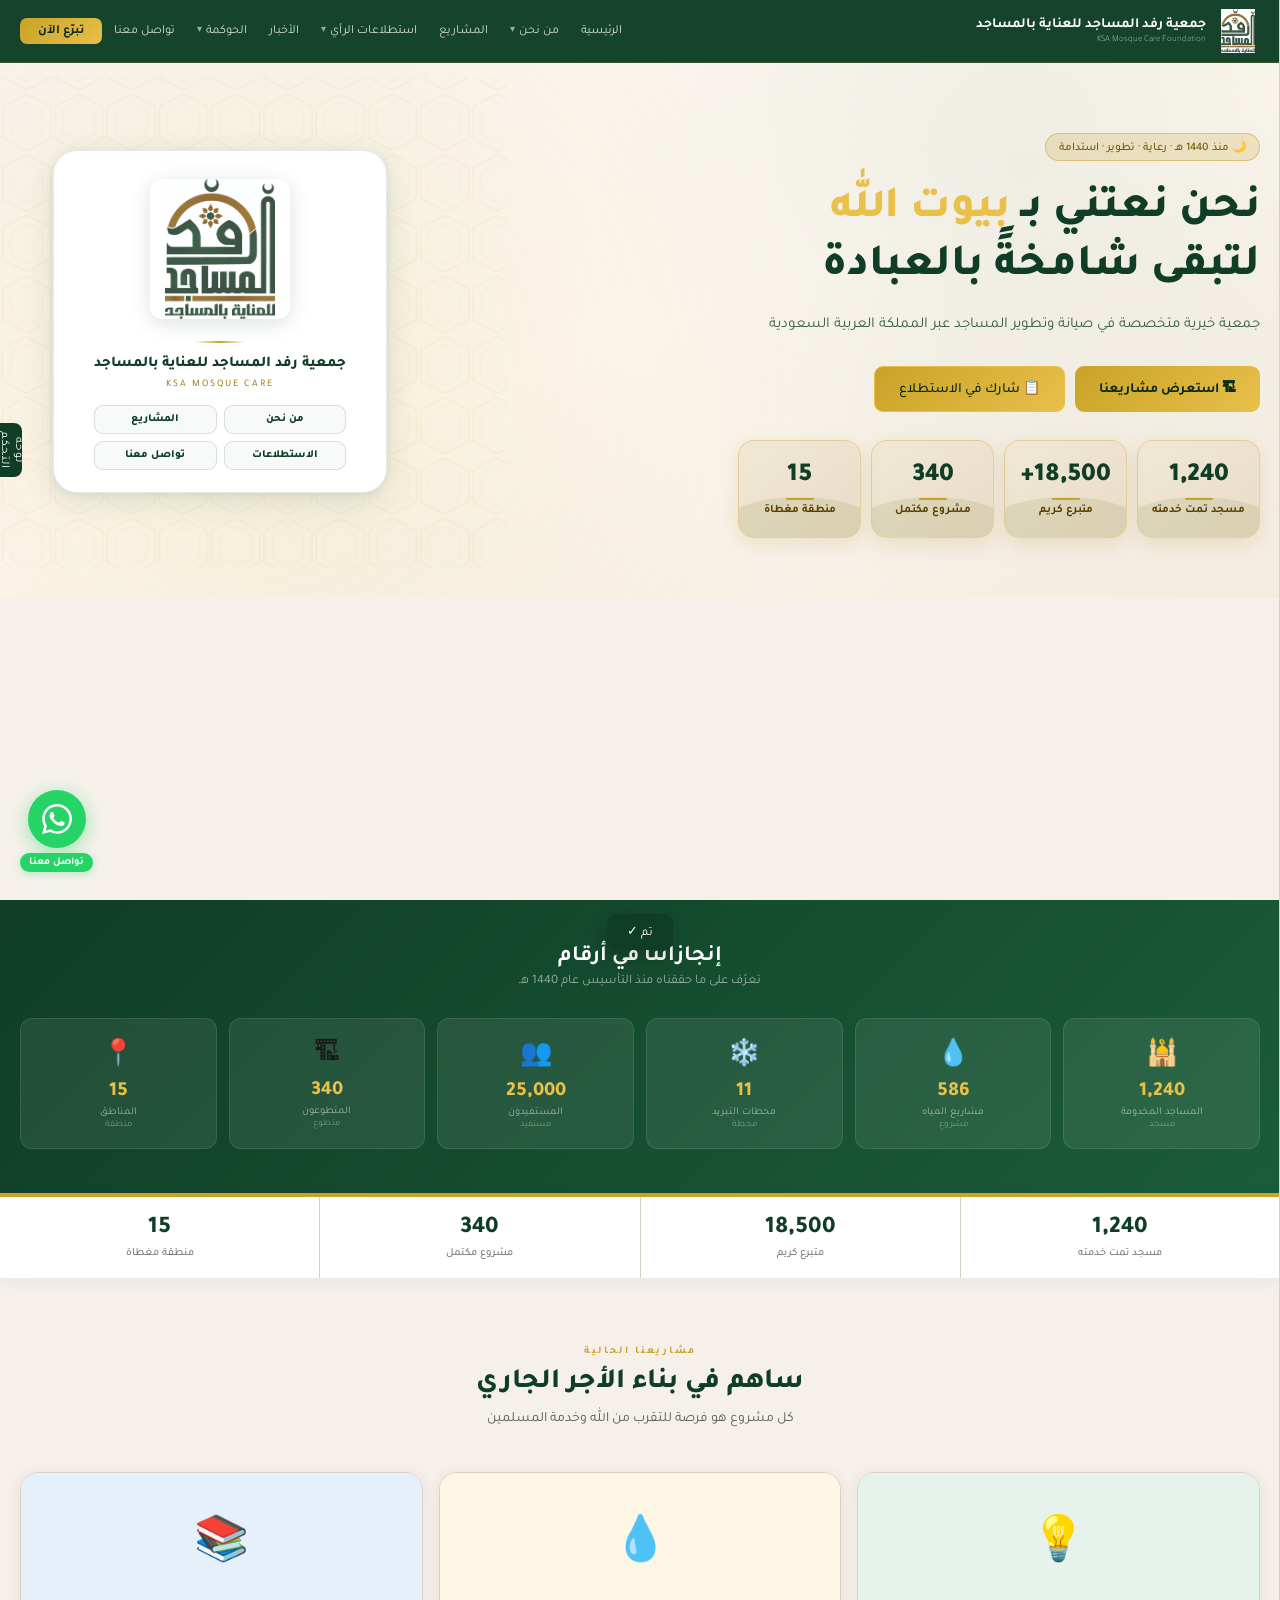
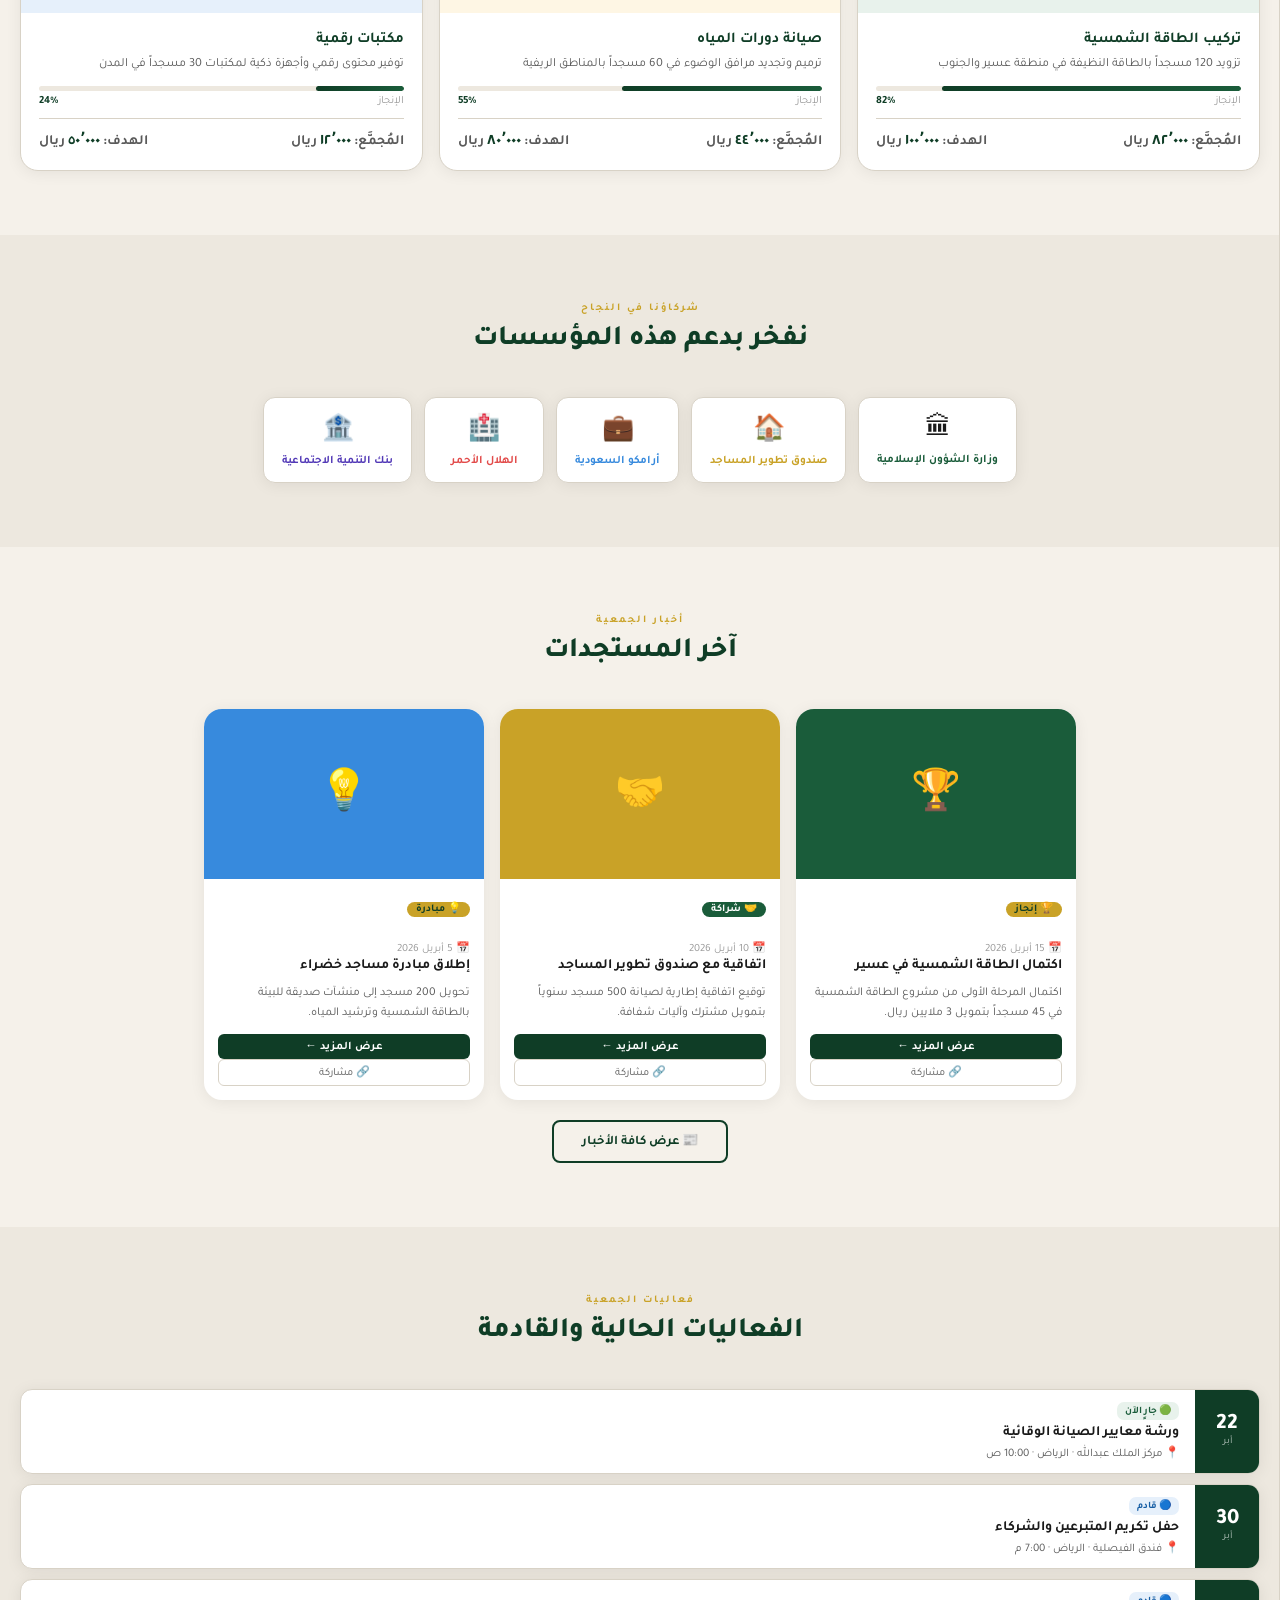
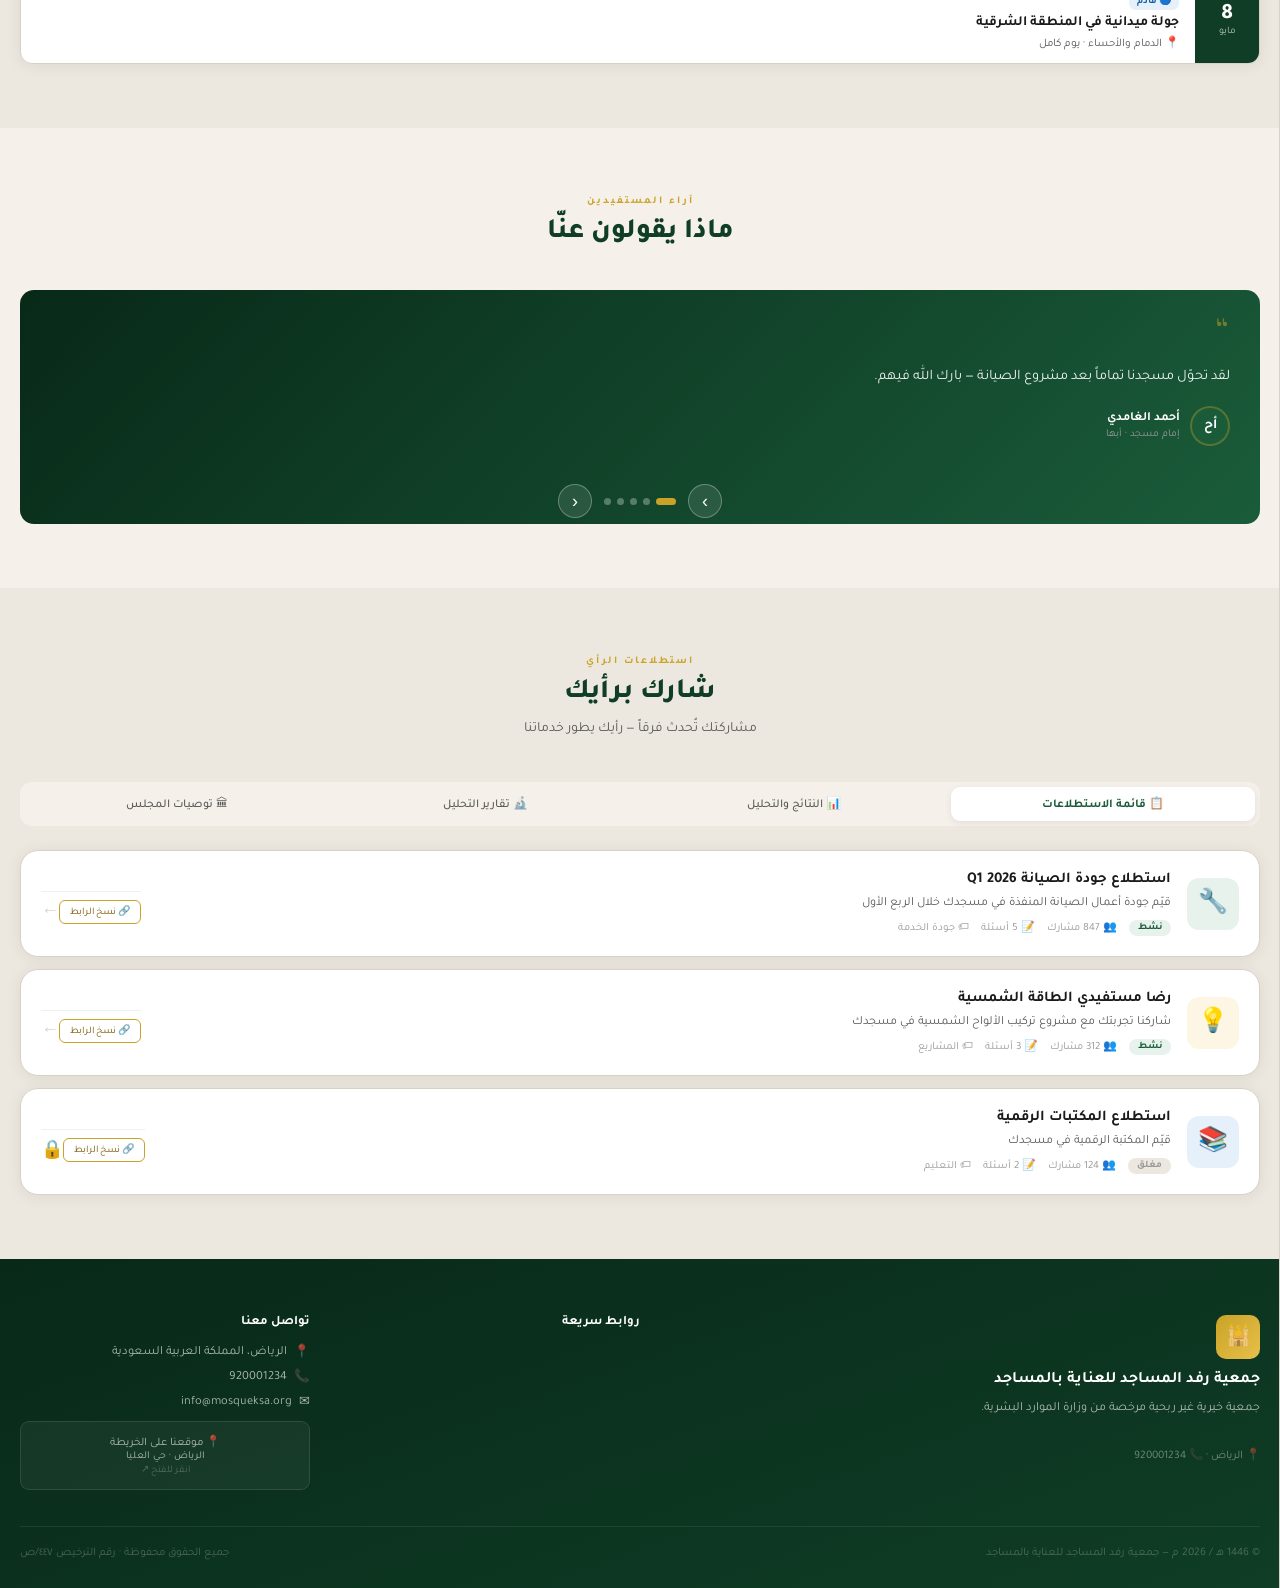
==== commit 93910f52: "Fix brand logo favicon and hero links Co-authored-by: x11q55-wq <x11q55-wq@users.noreply.github.com>" ====
--- a/index.html
+++ b/index.html
@@ -6,8 +6,9 @@
 <title>جمعية رفد المساجد للعناية بالمساجد — KSA Mosque Care Foundation</title>
 
 <!-- ══ Favicon ══ -->
-<link rel="icon" type="image/svg+xml" href="assets/favicon.svg?v=20260522-1935-58dd0af"><rect width='100' height='100' rx='20' fill='%230f3d26'/><text y='.9em' font-size='70' x='50%' text-anchor='middle'>🕌</text></svg>">
-<link rel="apple-touch-icon" href="assets/logo.jpg?v=20260522-1935-58dd0af"><rect width='100' height='100' rx='20' fill='%230f3d26'/><text y='.9em' font-size='70' x='50%' text-anchor='middle'>🕌</text></svg>">
+<link rel="icon" type="image/svg+xml" href="assets/favicon.svg?v=20260523-0145-ecf108d">
+<link rel="alternate icon" href="assets/logo.jpg?v=20260523-0145-ecf108d">
+<link rel="apple-touch-icon" href="assets/logo.jpg?v=20260523-0145-ecf108d">
 
 <!-- ══ Open Graph (واتساب / تويتر / فيسبوك) ══ -->
 <meta property="og:type"        content="website">
@@ -30,7 +31,7 @@
 <meta name="description" content="جمعية خيرية متخصصة في صيانة وتطوير المساجد عبر المملكة العربية السعودية — منذ 1440 هـ">
 
 <link href="https://fonts.googleapis.com/css2?family=Tajawal:wght@300;400;500;700;800&display=swap" rel="stylesheet">
-<link rel="stylesheet" href="style.css?v=20260522-1935-58dd0af">
+<link rel="stylesheet" href="style.css?v=20260523-0145-ecf108d">
 <!-- تحديد صفحات الإدارة فوراً قبل أي render لمنع وميض شاشة الصيانة -->
 <script>if(window.location.pathname.indexOf('/admin')!==-1){document.documentElement.classList.add('admin-path');}</script>
 </head>
@@ -149,6 +150,12 @@
           <div style="width:50px;height:1.5px;background:linear-gradient(90deg,transparent,#c9a227,transparent);margin:0 auto 10px;"></div>
           <div style="font-size:15px;font-weight:800;color:#0f3d26;line-height:1.5;margin-bottom:4px;">جمعية رفد المساجد للعناية بالمساجد</div>
           <div style="font-size:10px;color:#9a7400;letter-spacing:2px;">KSA MOSQUE CARE</div>
+          <div class="hero-logo-links">
+            <button onclick="scrollSec('about')">من نحن</button>
+            <button onclick="scrollSec('projects')">المشاريع</button>
+            <button onclick="scrollSec('surveys-sec')">الاستطلاعات</button>
+            <button onclick="scrollSec('p-ft-sec')">تواصل معنا</button>
+          </div>
         </div>
       </div>
       </div>
@@ -367,8 +374,8 @@
   </div>
 </div>
 
-<script src="data.js?v=20260522-1935-58dd0af"></script>
-<script src="app.js?v=20260522-1935-58dd0af"></script>
+<script src="data.js?v=20260523-0145-ecf108d"></script>
+<script src="app.js?v=20260523-0145-ecf108d"></script>
 
 <input type="file" id="cp-pdf-input" accept="application/pdf" multiple style="display:none" onchange="cpHandlePdfs(this)">
 <input type="file" id="cp-img-input" accept="image/*" multiple style="display:none" onchange="cpHandleImgs(this)">
--- a/style.css
+++ b/style.css
@@ -1117,3 +1117,5 @@
 .cms-required-row{display:inline-flex;align-items:center;gap:7px;margin:8px 0;color:#374151;font-size:12px;font-weight:700}.cms-required-row input{accent-color:#0f3d26;width:16px;height:16px}.privacy-note{background:#fff7ed;border:1px solid #fed7aa;color:#9a3412;border-radius:10px;padding:10px 12px;font-size:12px;line-height:1.8}.cms-survey-tabs{grid-template-columns:repeat(4,1fr)}@media(max-width:760px){.cms-survey-tabs{grid-template-columns:repeat(2,1fr)}}
 
 .q-block.q-error{border:2px solid #dc2626!important;border-radius:12px;background:#fff7f7;padding:12px;box-shadow:0 0 0 3px rgba(220,38,38,.08)}.q-error-msg{margin-top:8px;color:#b91c1c;background:#fee2e2;border:1px solid #fecaca;border-radius:8px;padding:7px 10px;font-size:12px;font-weight:700}
+
+.hero-logo-links{display:grid;grid-template-columns:repeat(2,1fr);gap:7px;margin-top:14px;min-width:220px}.hero-logo-links button{border:1px solid rgba(15,61,38,.14);background:#f8faf9;color:#0f3d26;border-radius:9px;padding:7px 8px;font-family:inherit;font-size:11px;font-weight:800;cursor:pointer;transition:.18s}.hero-logo-links button:hover{background:#e8f2ec;transform:translateY(-1px)}
